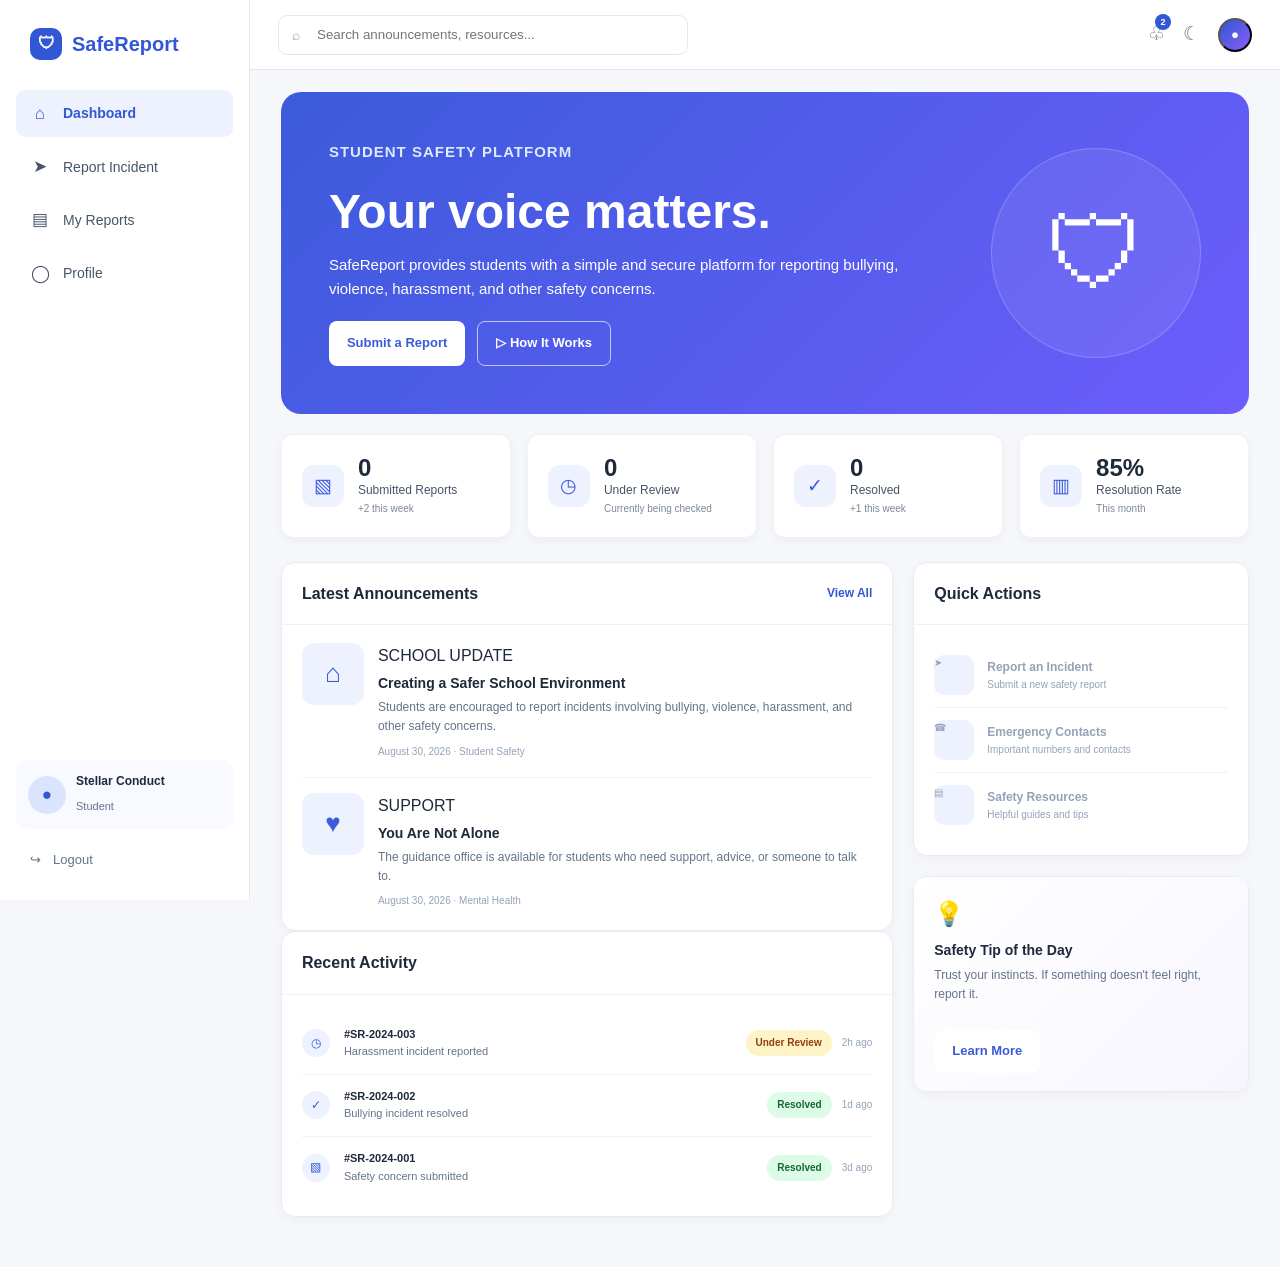
==== index.html @ 0ea5a317 "Profile Configuration" ====
<!DOCTYPE html>
<html lang="en">
<head>
    <meta charset="UTF-8">
    <meta name="viewport" content="width=device-width, initial-scale=1.0">
    <title>SafeReport | Dashboard</title>
    <link rel="stylesheet" href="css/home.css">
    <link rel="stylesheet" href="css/profileF.css">
</head>
<body>

<!-- The main application container -->
<div class="app">
    <aside class="sidebar">
        <a class="sidebar-brand" href="index.html">
            <span class="shield">🛡</span> SafeReport
        </a>

        <nav>
            <a class="active" href="index.html"><span class="side-icon">⌂</span>Dashboard</a>
            <a href="report.html"><span class="side-icon">➤</span>Report Incident</a>
            <a href="myreports.html"><span class="side-icon">▤</span>My Reports</a>
            <a href="profile.html"><span class="side-icon">◯</span>Profile</a>
        </nav>

        <div class="sidebar-bottom">
            <div class="profile-mini">
                <div class="avatar">●</div>
                <div>
                    <strong>Stellar Conduct</strong>
                    <small>Student</small>
                </div>
            </div>
            <a class="logout" href="login.html"><span>↪</span> Logout</a>
        </div>
    </aside>

    <main>
        <header class="header">
            <div class="search-box">
                <span>⌕</span>
                <input type="search" placeholder="Search announcements, resources...">
            </div>
            <div class="header-actions">
                <span class="header-action">♧<span class="notification-dot">2</span></span>
                <span class="header-action">☾</span>
                <div>
                    <button class="header-avatar" id="profileBtn">●</button>
                    <div class="profile-dropdown" id="profileDropdown">
                        <a href="settings.html" class="settings">Settings</a>
                        <a href="login.html" class="logout" id="logoutBtn">Logout</a>
                    </div>
                </div>
            </div>
        </header>

        <div class="content">
            <section class="hero">
                <div class="hero-text">
                    <p class="small-title">STUDENT SAFETY PLATFORM</p>
                    <h1>Your voice matters.</h1>
                    <p>SafeReport provides students with a simple and secure platform for reporting bullying, violence, harassment, and other safety concerns.</p>
                    <div class="hero-buttons">
                        <a class="primary-button" href="report.html">Submit a Report</a>
                        <a class="secondary-button" href="#how-it-works">▷ How It Works</a>
                    </div>
                </div>
                <div class="hero-icon">🛡</div>
            </section>

            <section class="stats">
                <div class="stat-box">
                    <div class="stat-icon">▧</div>
                    <div><h2>3</h2><p>Submitted Reports</p><small class="positive">+2 this week</small></div>
                </div>
                <div class="stat-box">
                    <div class="stat-icon">◷</div>
                    <div><h2>1</h2><p>Under Review</p><small>Currently being checked</small></div>
                </div>
                <div class="stat-box">
                    <div class="stat-icon">✓</div>
                    <div><h2>2</h2><p>Resolved</p><small class="positive">+1 this week</small></div>
                </div>
                <div class="stat-box">
                    <div class="stat-icon">▥</div>
                    <div><h2>85%</h2><p>Resolution Rate</p><small>This month</small></div>
                </div>
            </section>

            <div class="dashboard-grid">
                <div>
                    <section class="panel section">
                        <div class="panel-heading">
                            <h2>Latest Announcements</h2>
                            <a href="#">View All</a>
                        </div>
                        <div class="panel-body">
                            <article class="announcement">
                                <div class="announcement-icon">⌂</div>
                                <div>
                                    <span class="tag">SCHOOL UPDATE</span>
                                    <h3>Creating a Safer School Environment</h3>
                                    <p>Students are encouraged to report incidents involving bullying, violence, harassment, and other safety concerns.</p>
                                    <small>August 30, 2026 · Student Safety</small>
                                </div>
                            </article>
                            <article class="announcement">
                                <div class="announcement-icon">♥</div>
                                <div>
                                    <span class="tag">SUPPORT</span>
                                    <h3>You Are Not Alone</h3>
                                    <p>The guidance office is available for students who need support, advice, or someone to talk to.</p>
                                    <small>August 30, 2026 · Mental Health</small>
                                </div>
                            </article>
                        </div>
                    </section>

                    <section class="panel section">
                        <div class="panel-heading"><h2>Recent Activity</h2></div>
                        <div class="panel-body activity-list">
                            <article class="activity">
                                <div class="activity-icon">◷</div>
                                <div><strong>#SR-2024-003</strong><p>Harassment incident reported</p></div>
                                <span class="status reviewing">Under Review</span>
                                <time>2h ago</time>
                            </article>
                            <article class="activity">
                                <div class="activity-icon">✓</div>
                                <div><strong>#SR-2024-002</strong><p>Bullying incident resolved</p></div>
                                <span class="status resolved">Resolved</span>
                                <time>1d ago</time>
                            </article>
                            <article class="activity">
                                <div class="activity-icon">▧</div>
                                <div><strong>#SR-2024-001</strong><p>Safety concern submitted</p></div>
                                <span class="status resolved">Resolved</span>
                                <time>3d ago</time>
                            </article>
                        </div>
                    </section>
                </div>

                <div>
                    <section class="panel section">
                        <div class="panel-heading"><h2>Quick Actions</h2></div>
                        <div class="panel-body">
                            <a class="quick-action" href="report.html">
                                <span class="quick-icon">➤</span>
                                <span><strong>Report an Incident</strong><span>Submit a new safety report</span></span>
                            </a>
                            <a class="quick-action" href="#">
                                <span class="quick-icon">☎</span>
                                <span><strong>Emergency Contacts</strong><span>Important numbers and contacts</span></span>
                            </a>
                            <a class="quick-action" href="#">
                                <span class="quick-icon">▤</span>
                                <span><strong>Safety Resources</strong><span>Helpful guides and tips</span></span>
                            </a>
                        </div>
                    </section>

                    <section class="panel tip">
                        <div class="panel-body">
                            <span class="tip-icon">💡</span>
                            <h3>Safety Tip of the Day</h3>
                            <p>Trust your instincts. If something doesn't feel right, report it.</p>
                            <br>
                            <a class="primary-button blue-button" href="#">Learn More</a>
                        </div>
                    </section>
                </div>
            </div>
        </div>
    </main>
</div>
<script src="JS/main.js"></script>
<script src="JS/SHARED/storage.js"></script>
<script src="JS/SHARED/validation.js"></script>
<script src="JS/SHARED/toast.js"></script>
<script src="JS/SHARED/navbar.js"></script>
<script src="JS/SHARED/modal.js"></script>
<script src="JS/Arcays_Part/dashboard.js"></script>
<script src="JS/Arcays_Part/announcements.js"></script>
<script src="JS/Arcays_Part/profile_feature.js"></script>
</body>
</html>
---- css/home.css ----
/* =========================
   RESET
========================= */

* {
    margin: 0;
    padding: 0;
    box-sizing: border-box;
}

html {
    scroll-behavior: smooth;
    scroll-padding-top: 90px;
}

body {  
    font-family: Arial, sans-serif;
    background-color: #f5f7fb;
    color: #1e293b;
    line-height: 1.6;
    overflow-x: hidden;
}

/* =========================
   ANIMATIONS — KEPT FROM BASEPLATE
========================= */

@keyframes pageFade {
    from { opacity: 0; }
    to { opacity: 1; }
}

@keyframes fadeUp {
    from {
        opacity: 0;
        transform: translateY(25px);
    }
    to {
        opacity: 1;
        transform: translateY(0);
    }
}

@keyframes fadeDown {
    from {
        opacity: 0;
        transform: translateY(-15px);
    }
    to {
        opacity: 1;
        transform: translateY(0);
    }
}

@keyframes slideRight {
    from {
        opacity: 0;
        transform: translateX(-30px);
    }
    to {
        opacity: 1;
        transform: translateX(0);
    }
}

@keyframes float {
    0%, 100% { transform: translateY(0); }
    50% { transform: translateY(-12px); }
}

@keyframes pulse {
    0%, 100% { transform: scale(1); }
    50% { transform: scale(1.05); }
}

body {
    animation: pageFade 0.5s ease;
}

/* =========================
   APP / SIDEBAR
========================= */

.app {
    min-height: 100vh;
    display: flex;
}

.sidebar {
    position: fixed;
    left: 0;
    top: 0;
    width: 250px;
    height: 100vh;
    padding: 28px 16px 18px;
    background: #ffffff;
    border-right: 1px solid #e5e7eb;
    display: flex;
    flex-direction: column;
    z-index: 1000;
    animation: slideRight 0.8s ease;
}

.sidebar-brand {
    display: flex;
    align-items: center;
    gap: 10px;
    padding: 0 14px 30px;
    color: #3157d5;
    text-decoration: none;
    font-size: 20px;
    font-weight: 700;
}

.sidebar-brand .shield {
    width: 32px;
    height: 32px;
    border-radius: 10px;
    display: grid;
    place-items: center;
    background: #3157d5;
    color: #fff;
    font-size: 17px;
}

.sidebar nav {
    display: flex;
    flex-direction: column;
    gap: 6px;
}

.sidebar nav a {
    display: flex;
    align-items: center;
    gap: 13px;
    min-height: 46px;
    padding: 10px 14px;
    border-radius: 9px;
    color: #475569;
    text-decoration: none;
    font-size: 14px;
    transition: color 0.3s ease, background-color 0.3s ease,
                transform 0.3s ease;
}

.sidebar nav a:hover {
    color: #3157d5;
    background: #eef2ff;
    transform: translateX(3px);
}

.sidebar nav a.active {
    color: #3157d5;
    background: #eef2ff;
    font-weight: 700;
}

.side-icon {
    width: 20px;
    text-align: center;
    font-size: 17px;
}

.sidebar-bottom {
    margin-top: auto;
}

.profile-mini {
    display: flex;
    align-items: center;
    gap: 10px;
    padding: 12px;
    border-radius: 10px;
    background: #f8faff;
    margin-bottom: 10px;
}

.avatar {
    width: 38px;
    height: 38px;
    flex: 0 0 38px;
    border-radius: 50%;
    display: grid;
    place-items: center;
    background: #dbe4ff;
    color: #3157d5;
    font-size: 17px;
}

.profile-mini strong {
    display: block;
    font-size: 12px;
    white-space: nowrap;
    overflow: hidden;
    text-overflow: ellipsis;
}

.profile-mini small {
    color: #64748b;
    font-size: 11px;
}

.logout {
    display: flex;
    align-items: center;
    gap: 12px;
    padding: 11px 14px;
    color: #64748b;
    text-decoration: none;
    border-radius: 9px;
    font-size: 13px;
    transition: background-color 0.3s ease, color 0.3s ease;
}

.logout:hover {
    color: #3157d5;
    background: #eef2ff;
}

/* =========================
   MAIN CONTENT
========================= */

main {
    width: calc(100% - 250px);
    margin-left: 250px;
    min-width: 0;
}

.content {
    width: min(94%, 1250px);
    margin: 0 auto;
    padding-bottom: 50px;
}

/* =========================
   HEADER / TOPBAR
========================= */

.header {
    width: 100%;
    min-height: 70px;
    background-color: rgba(255, 255, 255, 0.96);
    backdrop-filter: blur(12px);
    -webkit-backdrop-filter: blur(12px);
    display: flex;
    align-items: center;
    justify-content: space-between;
    gap: 20px;
    padding: 12px 28px;
    border-bottom: 1px solid #e5e7eb;
    position: sticky;
    top: 0;
    z-index: 900;
    animation: fadeDown 0.5s ease;
    min-width: 0;
}

.search-box {
    position: relative;
    width: min(410px, 55vw);
}

.search-box span {
    position: absolute;
    left: 14px;
    top: 50%;
    transform: translateY(-50%);
    color: #94a3b8;
    font-size: 14px;
}

.search-box input {
    width: 100%;
    height: 40px;
    border: 1px solid #e5e7eb;
    background: #fff;
    border-radius: 9px;
    padding: 0 15px 0 38px;
    outline: none;
    color: #1e293b;
    transition: border-color 0.3s ease, box-shadow 0.3s ease;
}

.search-box input:focus {
    border-color: #3b5bdb;
    box-shadow: 0 0 0 3px rgba(59, 91, 219, 0.1);
}

.header-actions {
    display: flex;
    align-items: center;
    gap: 18px;
    color: #64748b;
}

.header-action {
    position: relative;
    font-size: 19px;
}

.notification-dot {
    position: absolute;
    right: -6px;
    top: -5px;
    min-width: 16px;
    height: 16px;
    padding: 0 4px;
    border-radius: 20px;
    background: #3157d5;
    color: #fff;
    display: grid;
    place-items: center;
    font-size: 9px;
    font-weight: bold;
}

.header-avatar {
    width: 34px;
    height: 34px;
    border-radius: 50%;
    display: grid;
    place-items: center;
    background: linear-gradient(135deg, #3157d5, #8b5cf6);
    color: white;
}

/* =========================
   HERO
========================= */

.primary-button,
.secondary-button {
    display: inline-flex;
    align-items: center;
    justify-content: center;
    min-height: 42px;
    padding: 11px 18px;
    border-radius: 8px;
    text-decoration: none;
    font-weight: bold;
    font-size: 13px;
    cursor: pointer;
    transition: transform 0.25s ease, box-shadow 0.25s ease,
                background-color 0.25s ease, color 0.25s ease;
}

.primary-button {
    border: none;
    background-color: #ffffff;
    color: #3b5bdb;
}

.primary-button:hover {
    background-color: #e0e7ff;
    transform: translateY(-3px);
    box-shadow: 0 8px 18px rgba(0, 0, 0, 0.12);
}

.primary-button:active {
    transform: scale(0.97);
}

.secondary-button {
    border: 1px solid rgba(255,255,255,.65);
    color: white;
    background: transparent;
}

.secondary-button:hover {
    background: rgba(255,255,255,.12);
    transform: translateY(-3px);
}

/* =========================
   PAGE TITLE
========================= */
.dashboard-grid {
    display: grid;
    grid-template-columns: minmax(0, 1.55fr) minmax(290px, .85fr);
    gap: 20px;
    align-items: start;
}

.section {
    margin-top: 20px;
    animation: fadeUp 0.8s ease;
}

.dashboard-grid .section {
    margin-top: 0;
}

.panel {
    background: #fff;
    border: 1px solid #e8ebf1;
    border-radius: 14px;
    overflow: hidden;
    box-shadow: 0 3px 12px rgba(0,0,0,.035);
}

.panel-heading {
    padding: 18px 20px;
    display: flex;
    justify-content: space-between;
    align-items: center;
    gap: 10px;
    border-bottom: 1px solid #edf0f5;
}

.panel-heading h2 {
    font-size: 16px;
}

.panel-heading a {
    color: #3157d5;
    text-decoration: none;
    font-size: 12px;
    font-weight: 600;
}

.panel-body {
    padding: 18px 20px;
}

/* =========================
   ANNOUNCEMENTS
========================= */

/* =========================
   FOOTER
========================= */

footer {
    margin-top: 40px;
    padding: 25px;
    text-align: center;
    background-color: #1e293b;
    color: white;
    animation: fadeUp 0.8s ease;
}

footer p {
    color: #cbd5e1;
    font-size: 13px;
}

/* =========================
   ACCESSIBILITY
========================= */

@media (prefers-reduced-motion: reduce) {
    *,
    *::before,
    *::after {
        animation-duration: 0.01ms !important;
        animation-iteration-count: 1 !important;
        transition-duration: 0.01ms !important;
        scroll-behavior: auto !important;
    }
}

/* PAGE-SPECIFIC STYLES */
.hero {
    width: 100%;
    background: linear-gradient(135deg, #3b5bdb, #6d5dfc);
    color: white;
    min-height: 280px;
    margin-top: 22px;
    padding: clamp(30px, 5vw, 48px);
    border-radius: 20px;
    display: flex;
    align-items: center;
    justify-content: space-between;
    gap: 30px;
    overflow: hidden;
    animation: fadeUp 0.8s ease;
    transition: transform 0.4s ease, box-shadow 0.4s ease;
}

.hero:hover {
    transform: translateY(-3px);
    box-shadow: 0 15px 35px rgba(59, 91, 219, 0.2);
}

.hero-text {
    max-width: 680px;
    animation: slideRight 0.8s ease;
}

.small-title {
    color: #dbeafe;
    font-size: 12px;
    font-weight: bold;
    letter-spacing: 1px;
    margin-bottom: 8px;
}

.hero h1 {
    font-size: clamp(32px, 4vw, 48px);
    line-height: 1.15;
    margin-bottom: 14px;
}

.hero p {
    font-size: 15px;
    margin-bottom: 20px;
    max-width: 650px;
}

.hero-buttons {
    display: flex;
    gap: 12px;
    flex-wrap: wrap;
}

.hero-icon {
    width: 210px;
    height: 210px;
    flex-shrink: 0;
    border-radius: 50%;
    border: 1px solid rgba(255,255,255,.2);
    display: grid;
    place-items: center;
    font-size: 100px;
    background: rgba(255,255,255,.07);
    animation: float 3s ease-in-out infinite;
}

/* =========================
   BUTTONS
========================= */

.stats {
    display: grid;
    grid-template-columns: repeat(4, 1fr);
    gap: 16px;
    margin: 20px 0 24px;
    animation: fadeUp 0.8s ease;
}

.stat-box {
    background-color: white;
    padding: 20px;
    border-radius: 12px;
    display: flex;
    align-items: center;
    gap: 14px;
    border: 1px solid #edf0f5;
    box-shadow: 0 3px 10px rgba(0, 0, 0, 0.04);
    transition: transform 0.3s ease, box-shadow 0.3s ease;
}

.stat-box:hover {
    transform: translateY(-6px);
    box-shadow: 0 10px 25px rgba(0, 0, 0, 0.1);
}

.stat-icon {
    width: 42px;
    height: 42px;
    flex: 0 0 42px;
    border-radius: 12px;
    display: grid;
    place-items: center;
    background: #eef2ff;
    color: #3b5bdb;
    font-size: 19px;
    transition: transform 0.3s ease;
}

.stat-box:hover .stat-icon {
    transform: scale(1.15) rotate(5deg);
}

.stat-box h2,
.stat-box h3 {
    font-size: 24px;
    line-height: 1.1;
}

.stat-box p {
    color: #475569;
    font-size: 12px;
}

.stat-box small {
    display: block;
    color: #7c8798;
    font-size: 10px;
}

.announcement {
    display: flex;
    gap: 14px;
    padding: 15px 0;
    border-bottom: 1px solid #f0f2f6;
    transition: transform 0.25s ease;
}

.announcement:last-child {
    border-bottom: none;
    padding-bottom: 0;
}

.announcement:first-child {
    padding-top: 0;
}

.announcement:hover {
    transform: translateX(4px);
}

.announcement-icon {
    width: 62px;
    height: 62px;
    flex: 0 0 62px;
    border-radius: 12px;
    display: grid;
    place-items: center;
    background: #eef2ff;
    color: #3b5bdb;
    font-size: 26px;
}

.announcement h3 {
    font-size: 14px;
    margin: 3px 0 4px;
}

.announcement p {
    color: #64748b;
    font-size: 12px;
}

.announcement small {
    color: #94a3b8;
    font-size: 10px;
}

/* =========================
   QUICK ACTIONS / TIP
========================= */

.quick-action {
    display: flex;
    align-items: center;
    gap: 13px;
    padding: 12px 0;
    text-decoration: none;
    color: #1e293b;
    border-bottom: 1px solid #f0f2f6;
    transition: transform 0.25s ease;
}

.quick-action:last-child {
    border-bottom: none;
}

.quick-action:hover {
    transform: translateX(4px);
}

.quick-icon {
    width: 40px;
    height: 40px;
    border-radius: 10px;
    display: grid;
    place-items: center;
    background: #eef2ff;
    color: #3157d5;
}

.quick-action strong {
    display: block;
    font-size: 12px;
}

.quick-action span {
    display: block;
    color: #94a3b8;
    font-size: 10px;
}

.tip {
    margin-top: 20px;
}

.tip .panel-body {
    background: linear-gradient(135deg, #fff, #f7f5ff);
}

.tip-icon {
    font-size: 24px;
    animation: pulse 2s ease-in-out infinite;
}

.tip h3 {
    margin: 5px 0;
    font-size: 14px;
}

.tip p {
    color: #64748b;
    font-size: 12px;
}

/* =========================
   RECENT ACTIVITY
========================= */

.activity-list {
    display: flex;
    flex-direction: column;
}

.activity {
    display: grid;
    grid-template-columns: 32px 1fr auto auto;
    align-items: center;
    gap: 10px;
    padding: 13px 0;
    border-bottom: 1px solid #f0f2f6;
}

.activity:last-child {
    border-bottom: none;
}

.activity-icon {
    width: 28px;
    height: 28px;
    display: grid;
    place-items: center;
    border-radius: 50%;
    background: #eef2ff;
    color: #3157d5;
    font-size: 12px;
}

.activity strong {
    display: block;
    font-size: 11px;
}

.activity p {
    color: #64748b;
    font-size: 11px;
}

.status {
    padding: 5px 10px;
    border-radius: 20px;
    font-size: 10px;
    font-weight: bold;
    white-space: nowrap;
    transition: transform 0.25s ease;
}

.status:hover {
    transform: scale(1.05);
}

.reviewing {
    background-color: #fef3c7;
    color: #92400e;
}

.resolved {
    background-color: #dcfce7;
    color: #166534;
}

.received {
    background-color: #dbeafe;
    color: #1d4ed8;
}

.activity time {
    color: #94a3b8;
    font-size: 10px;
}

/* =========================
   GENERAL CARDS
/* =========================
   TABLET
========================= */

@media (max-width: 1050px) {
    .stats {
        grid-template-columns: repeat(2, 1fr);
    }

    .dashboard-grid {
        grid-template-columns: 1fr;
    }

    .profile-layout {
        grid-template-columns: 1fr;
    }
}

/* =========================
   MOBILE
========================= */

@media (max-width: 700px) {
    .app {
        display: block;
    }

    .sidebar {
        position: relative;
        width: 100%;
        height: auto;
        min-height: 0;
        padding: 16px;
        border-right: none;
        border-bottom: 1px solid #e5e7eb;
    }

    .sidebar-brand {
        padding: 0 5px 15px;
    }

    .sidebar nav {
        display: grid;
        grid-template-columns: repeat(2, 1fr);
    }

    .sidebar-bottom {
        display: none;
    }

    main {
        width: 100%;
        margin-left: 0;
    }

    .content {
        width: min(94%, 600px);
    }

    .header {
        min-height: 62px;
        padding: 10px 15px;
    }

    .search-box {
        width: auto;
        flex: 1 1 auto;
        min-width: 0;
    }

    .header-actions {
        gap: 10px;
        flex-shrink: 0;
    }

    .hero {
        min-height: auto;
        padding: 30px;
        flex-direction: column;
        align-items: flex-start;
    }

    .hero-icon {
        display: none;
    }

    .stats {
        grid-template-columns: 1fr;
    }

    .dashboard-grid {
        grid-template-columns: 1fr;
    }

    .activity {
        grid-template-columns: 30px 1fr;
    }

    .activity .status,
    .activity time {
        grid-column: 2;
        justify-self: start;
    }

    .activity > div:nth-child(2) {
        min-width: 0;
    }

    .filters {
        grid-template-columns: 1fr;
    }

    .report-layout {
        grid-template-columns: 1fr;
    }

    .profile-form,
    .security-grid {
        grid-template-columns: 1fr;
    }

    .profile-form h2,
    .profile-form .full,
    .profile-form button {
        grid-column: 1;
    }

    .login-shell {
        grid-template-columns: 1fr;
    }

    .login-brand {
        padding: 30px;
    }

    .login-brand-icon {
        display: none;
    }

    .login-content {
        padding: 30px;
    }
}

@media (max-width: 400px) {
    .hero {
        border-radius: 14px;
        padding: 25px 20px;
    }

    .primary-button,
    .secondary-button {
        width: 100%;
    }

    .stat-box {
        padding: 16px;
    }

    .report-info,
    .report-form {
        padding: 22px;
    }

    .card {
        padding: 20px;
    }
}

body,
.sidebar,
.header,
.section,
.hero,
.hero-text,
footer {
    animation: none;
}

.sidebar nav a {
    transition: color 0.2s ease, background-color 0.2s ease;
}

.sidebar nav a:hover {
    transform: none;
}

@keyframes contentEnter {
    from {
        opacity: 0;
        transform: translateY(4px);
    }
    to {
        opacity: 1;
        transform: translateY(0);
    }
}

.content {
    animation: contentEnter 0.3s ease-out both;
}
---- css/profileF.css ----
.header-avatar {
    position: relative;
    display: inline-block;
}

.profile-btn {
    background: none;
    border: none;
    cursor: pointer;
}

.profile-dropdown {
    display: none;
    position: absolute;
    right: 0;
    top: 100%;
    min-width: 160px;
    background: white;
    border: 1px solid #ddd;
    border-radius: 8px;
    padding: 8px;
}

.profile-dropdown.show {
    display: block;
}

.profile-dropdown a,
.profile-dropdown button {
    display: block;
    width: 100%;
    padding: 10px;
    text-align: left;
    background: none;
    border: none;
    text-decoration: none;
    cursor: pointer;
}

.settings {
    display: flex;
    align-items: center;
    gap: 12px;
    padding: 11px 14px;
    color: #64748b;
    text-decoration: none;
    border-radius: 9px;
    font-size: 13px;
    transition: background-color 0.3s ease, color 0.3s ease;
}

.settings:hover {
    color: #3157d5;
    background: #eef2ff;
}
.logout {
    display: flex;
    align-items: center;
    gap: 12px;
    padding: 11px 14px;
    color: #64748b;
    text-decoration: none;
    border-radius: 9px;
    font-size: 13px;
    transition: background-color 0.3s ease, color 0.3s ease;
}

.logout:hover {
    color: #3157d5;
    background: #eef2ff;
}
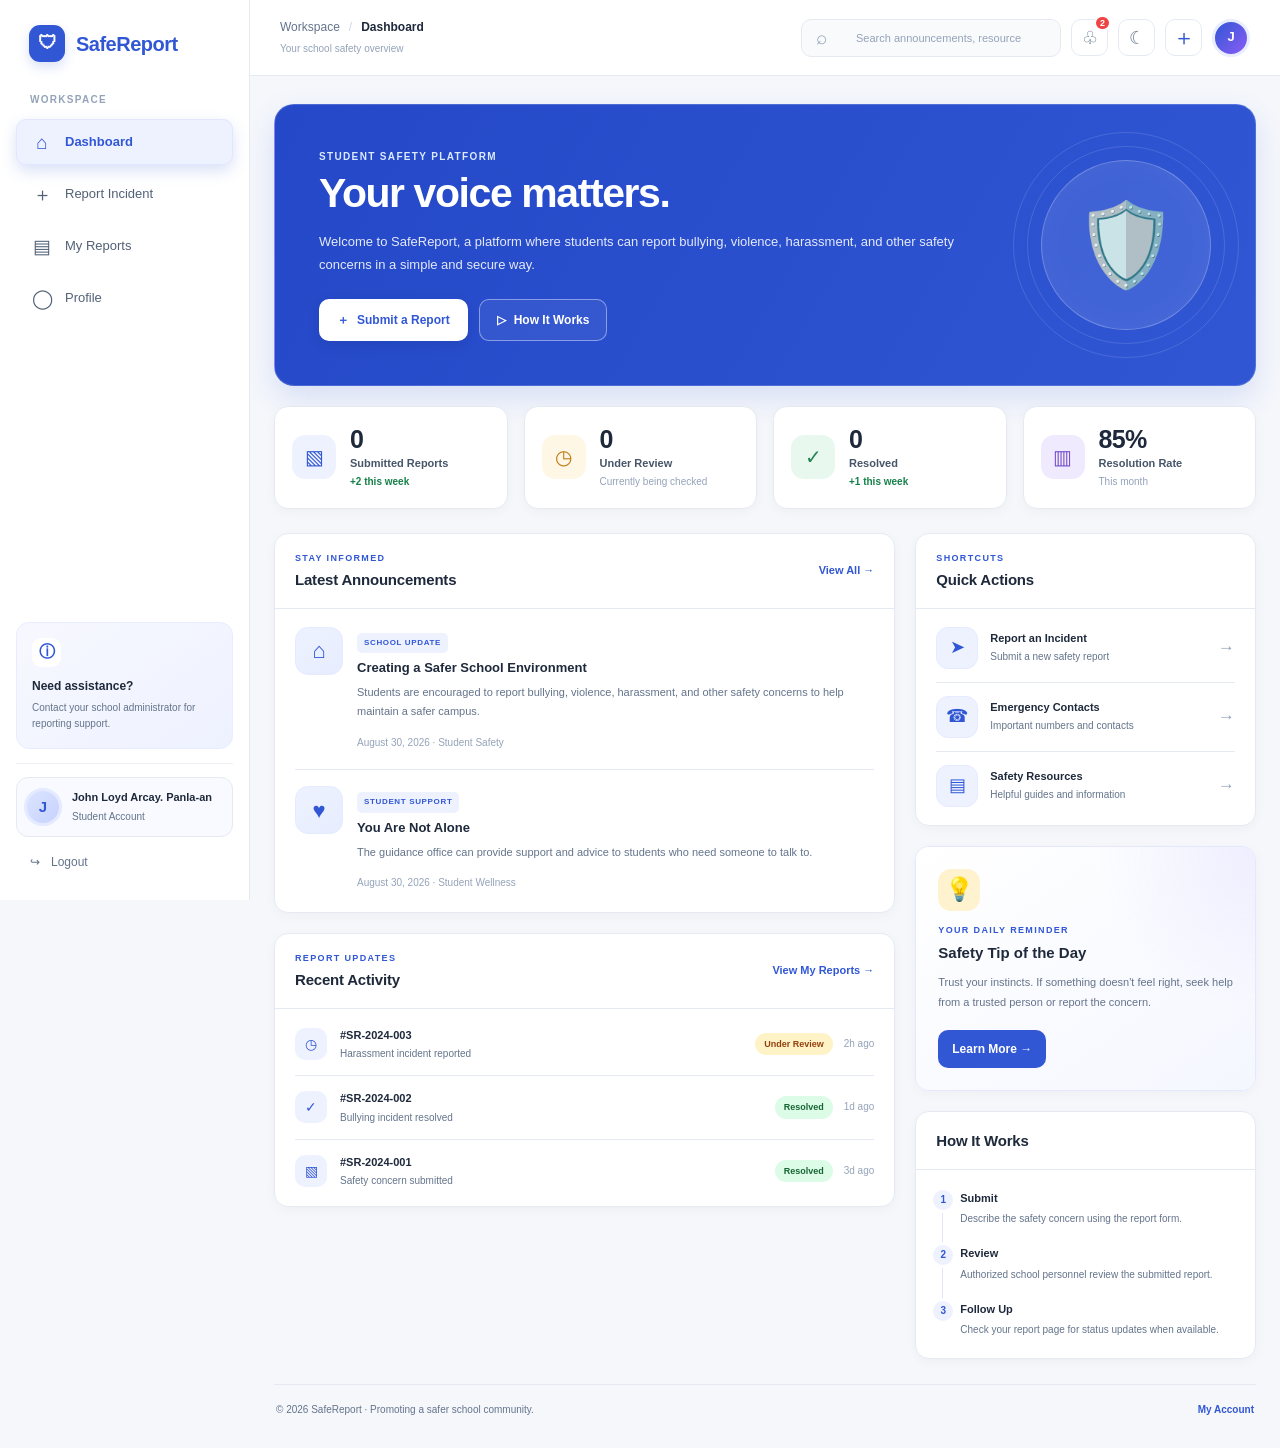
==== commit fc045725: "Arcay Layouts Commit" ====
--- a/index.html
+++ b/index.html
@@ -3,185 +3,502 @@
 <head>
     <meta charset="UTF-8">
     <meta name="viewport" content="width=device-width, initial-scale=1.0">
+    <meta name="theme-color" content="#3157d5">
     <title>SafeReport | Dashboard</title>
+
     <link rel="stylesheet" href="css/home.css">
     <link rel="stylesheet" href="css/profileF.css">
+    <link rel="stylesheet" href="css/settingsOL.css">
+    <link rel="stylesheet" href="css/myreports-shell.css">
 </head>
+
 <body>
-
-<!-- The main application container -->
 <div class="app">
+
+    <!-- SIDEBAR -->
     <aside class="sidebar">
-        <a class="sidebar-brand" href="index.html">
-            <span class="shield">🛡</span> SafeReport
+    <a class="sidebar-brand" href="index.html" aria-label="SafeReport home">
+        <span class="shield" aria-hidden="true">🛡</span>
+        <span>SafeReport</span>
+    </a>
+
+    <div class="sidebar-label">WORKSPACE</div>
+    <nav aria-label="Main navigation">
+        <a class="active" href="index.html" aria-current="page">
+            <span class="side-icon" aria-hidden="true">⌂</span><span>Dashboard</span>
         </a>
-
-        <nav>
-            <a class="active" href="index.html"><span class="side-icon">⌂</span>Dashboard</a>
-            <a href="report.html"><span class="side-icon">➤</span>Report Incident</a>
-            <a href="myreports.html"><span class="side-icon">▤</span>My Reports</a>
-            <a href="profile.html"><span class="side-icon">◯</span>Profile</a>
-        </nav>
-
-        <div class="sidebar-bottom">
-            <div class="profile-mini">
-                <div class="avatar">●</div>
-                <div>
-                    <strong>Stellar Conduct</strong>
-                    <small>Student</small>
-                </div>
-            </div>
-            <a class="logout" href="login.html"><span>↪</span> Logout</a>
+        <a  href="report.html" >
+            <span class="side-icon" aria-hidden="true">＋</span><span>Report Incident</span>
+        </a>
+        <a  href="myreports.html" >
+            <span class="side-icon" aria-hidden="true">▤</span><span>My Reports</span>
+        </a>
+        <a  href="profile.html" >
+            <span class="side-icon" aria-hidden="true">◯</span><span>Profile</span>
+        </a>
+    </nav>
+
+    <div class="sidebar-help">
+        <div class="help-icon" aria-hidden="true">ⓘ</div>
+        <strong>Need assistance?</strong>
+        <p>Contact your school administrator for reporting support.</p>
+    </div>
+
+    <div class="sidebar-bottom">
+        <div class="profile-mini">
+            <div class="avatar" aria-hidden="true">J</div>
+            <div class="profile-details"><strong>John Loyd Arcay. Panla-an</strong><small>Student Account</small></div>
         </div>
-    </aside>
-
+        <a class="logout" href="login.html"><span aria-hidden="true">↪</span><span>Logout</span></a>
+    </div>
+</aside>
+
+    <!-- MAIN CONTENT -->
     <main>
+        <!-- TOP HEADER -->
         <header class="header">
-            <div class="search-box">
-                <span>⌕</span>
-                <input type="search" placeholder="Search announcements, resources...">
-            </div>
-            <div class="header-actions">
-                <span class="header-action">♧<span class="notification-dot">2</span></span>
-                <span class="header-action">☾</span>
-                <div>
-                    <button class="header-avatar" id="profileBtn">●</button>
-                    <div class="profile-dropdown" id="profileDropdown">
-                        <a href="settings.html" class="settings">Settings</a>
-                        <a href="login.html" class="logout" id="logoutBtn">Logout</a>
+    <div class="header-left">
+        <div class="breadcrumb"><span>Workspace</span><span class="breadcrumb-separator">/</span><strong>Dashboard</strong></div>
+        <p class="header-subtitle">Your school safety overview</p>
+    </div>
+    <div class="header-actions">
+        <div class="search-box"><span aria-hidden="true">⌕</span><input type="search" id="dashboardSearch" placeholder="Search announcements, resources..." aria-label="Search announcements and resources"></div>
+        <button type="button" class="header-action" id="notificationBtn" aria-label="Notifications, 2 unread">♧<span class="notification-dot">2</span></button>
+        <button type="button" class="header-action" id="themeToggle" aria-label="Toggle dark mode" title="Toggle dark mode">☾</button>
+        <a class="header-help" href="report.html" aria-label="Create a new report" title="Create a new report">＋</a>
+        <div class="profile-menu-wrap">
+            <button type="button" class="header-avatar" id="profileBtn" aria-label="Open profile menu" aria-expanded="false" aria-controls="profileDropdown">J</button>
+            <div class="profile-dropdown" id="profileDropdown" hidden><a href="profile.html">My Profile</a><a href="#" class="settings" id="openSettingsBtn">Settings</a><a href="login.html" class="logout" id="logoutBtn">Logout</a></div>
+        </div>
+    </div>
+</header>
+
+        <!-- DASHBOARD CONTENT -->
+        <div class="content">
+
+            <!-- WELCOME SECTION -->
+            <section class="hero" aria-labelledby="dashboardTitle">
+                <div class="hero-text">
+                    <p class="small-title">STUDENT SAFETY PLATFORM</p>
+                    <h1 id="dashboardTitle">Your voice matters.</h1>
+
+                    <p>
+                        Welcome to SafeReport, a platform where students
+                        can report bullying, violence, harassment, and
+                        other safety concerns in a simple and secure way.
+                    </p>
+
+                    <div class="hero-buttons">
+                        <a class="primary-button" href="report.html">
+                            <span aria-hidden="true">＋</span>
+                            Submit a Report
+                        </a>
+
+                        <a class="secondary-button" href="#how-it-works">
+                            <span aria-hidden="true">▷</span>
+                            How It Works
+                        </a>
                     </div>
                 </div>
-            </div>
-        </header>
-
-        <div class="content">
-            <section class="hero">
-                <div class="hero-text">
-                    <p class="small-title">STUDENT SAFETY PLATFORM</p>
-                    <h1>Your voice matters.</h1>
-                    <p>SafeReport provides students with a simple and secure platform for reporting bullying, violence, harassment, and other safety concerns.</p>
-                    <div class="hero-buttons">
-                        <a class="primary-button" href="report.html">Submit a Report</a>
-                        <a class="secondary-button" href="#how-it-works">▷ How It Works</a>
+
+                <div class="hero-icon" aria-hidden="true">🛡️</div>
+            </section>
+
+            <!-- STATISTICS -->
+            <section class="stats" aria-label="Report statistics">
+                <article class="stat-box">
+                    <div class="stat-icon" aria-hidden="true">▧</div>
+                    <div>
+                        <h2>3</h2>
+                        <p>Submitted Reports</p>
+                        <small class="positive">+2 this week</small>
                     </div>
-                </div>
-                <div class="hero-icon">🛡</div>
+                </article>
+
+                <article class="stat-box">
+                    <div class="stat-icon" aria-hidden="true">◷</div>
+                    <div>
+                        <h2>1</h2>
+                        <p>Under Review</p>
+                        <small>Currently being checked</small>
+                    </div>
+                </article>
+
+                <article class="stat-box">
+                    <div class="stat-icon" aria-hidden="true">✓</div>
+                    <div>
+                        <h2>2</h2>
+                        <p>Resolved</p>
+                        <small class="positive">+1 this week</small>
+                    </div>
+                </article>
+
+                <article class="stat-box">
+                    <div class="stat-icon" aria-hidden="true">▥</div>
+                    <div>
+                        <h2>85%</h2>
+                        <p>Resolution Rate</p>
+                        <small>This month</small>
+                    </div>
+                </article>
             </section>
 
-            <section class="stats">
-                <div class="stat-box">
-                    <div class="stat-icon">▧</div>
-                    <div><h2>3</h2><p>Submitted Reports</p><small class="positive">+2 this week</small></div>
-                </div>
-                <div class="stat-box">
-                    <div class="stat-icon">◷</div>
-                    <div><h2>1</h2><p>Under Review</p><small>Currently being checked</small></div>
-                </div>
-                <div class="stat-box">
-                    <div class="stat-icon">✓</div>
-                    <div><h2>2</h2><p>Resolved</p><small class="positive">+1 this week</small></div>
-                </div>
-                <div class="stat-box">
-                    <div class="stat-icon">▥</div>
-                    <div><h2>85%</h2><p>Resolution Rate</p><small>This month</small></div>
-                </div>
-            </section>
-
+            <!-- DASHBOARD GRID -->
             <div class="dashboard-grid">
-                <div>
-                    <section class="panel section">
+                <div class="dashboard-main-column">
+
+                    <!-- ANNOUNCEMENTS -->
+                    <section
+                        class="panel section"
+                        id="announcements"
+                        aria-labelledby="announcementsTitle"
+                    >
                         <div class="panel-heading">
-                            <h2>Latest Announcements</h2>
-                            <a href="#">View All</a>
-                        </div>
+                            <div>
+                                <p class="small-title">STAY INFORMED</p>
+                                <h2 id="announcementsTitle">Latest Announcements</h2>
+                            </div>
+                            <a href="#announcements">View All →</a>
+                        </div>
+
                         <div class="panel-body">
                             <article class="announcement">
-                                <div class="announcement-icon">⌂</div>
+                                <div class="announcement-icon" aria-hidden="true">⌂</div>
                                 <div>
                                     <span class="tag">SCHOOL UPDATE</span>
                                     <h3>Creating a Safer School Environment</h3>
-                                    <p>Students are encouraged to report incidents involving bullying, violence, harassment, and other safety concerns.</p>
+                                    <p>
+                                        Students are encouraged to report
+                                        bullying, violence, harassment, and
+                                        other safety concerns to help
+                                        maintain a safer campus.
+                                    </p>
                                     <small>August 30, 2026 · Student Safety</small>
                                 </div>
                             </article>
+
                             <article class="announcement">
-                                <div class="announcement-icon">♥</div>
+                                <div class="announcement-icon" aria-hidden="true">♥</div>
                                 <div>
-                                    <span class="tag">SUPPORT</span>
+                                    <span class="tag">STUDENT SUPPORT</span>
                                     <h3>You Are Not Alone</h3>
-                                    <p>The guidance office is available for students who need support, advice, or someone to talk to.</p>
-                                    <small>August 30, 2026 · Mental Health</small>
+                                    <p>
+                                        The guidance office can provide
+                                        support and advice to students who
+                                        need someone to talk to.
+                                    </p>
+                                    <small>August 30, 2026 · Student Wellness</small>
                                 </div>
                             </article>
                         </div>
                     </section>
 
-                    <section class="panel section">
-                        <div class="panel-heading"><h2>Recent Activity</h2></div>
+                    <!-- RECENT ACTIVITY -->
+                    <section
+                        class="panel section"
+                        id="recentActivity"
+                        aria-labelledby="activityTitle"
+                    >
+                        <div class="panel-heading">
+                            <div>
+                                <p class="small-title">REPORT UPDATES</p>
+                                <h2 id="activityTitle">Recent Activity</h2>
+                            </div>
+                            <a href="myreports.html">View My Reports →</a>
+                        </div>
+
                         <div class="panel-body activity-list">
                             <article class="activity">
-                                <div class="activity-icon">◷</div>
-                                <div><strong>#SR-2024-003</strong><p>Harassment incident reported</p></div>
+                                <div class="activity-icon" aria-hidden="true">◷</div>
+                                <div class="activity-details">
+                                    <strong>#SR-2024-003</strong>
+                                    <p>Harassment incident reported</p>
+                                </div>
                                 <span class="status reviewing">Under Review</span>
-                                <time>2h ago</time>
+                                <time datetime="PT2H">2h ago</time>
                             </article>
+
                             <article class="activity">
-                                <div class="activity-icon">✓</div>
-                                <div><strong>#SR-2024-002</strong><p>Bullying incident resolved</p></div>
+                                <div class="activity-icon" aria-hidden="true">✓</div>
+                                <div class="activity-details">
+                                    <strong>#SR-2024-002</strong>
+                                    <p>Bullying incident resolved</p>
+                                </div>
                                 <span class="status resolved">Resolved</span>
-                                <time>1d ago</time>
+                                <time datetime="P1D">1d ago</time>
                             </article>
+
                             <article class="activity">
-                                <div class="activity-icon">▧</div>
-                                <div><strong>#SR-2024-001</strong><p>Safety concern submitted</p></div>
+                                <div class="activity-icon" aria-hidden="true">▧</div>
+                                <div class="activity-details">
+                                    <strong>#SR-2024-001</strong>
+                                    <p>Safety concern submitted</p>
+                                </div>
                                 <span class="status resolved">Resolved</span>
-                                <time>3d ago</time>
+                                <time datetime="P3D">3d ago</time>
                             </article>
                         </div>
                     </section>
                 </div>
 
-                <div>
-                    <section class="panel section">
-                        <div class="panel-heading"><h2>Quick Actions</h2></div>
+                <!-- RIGHT COLUMN -->
+                <div class="dashboard-side-column">
+
+                    <!-- QUICK ACTIONS -->
+                    <section class="panel section" aria-labelledby="quickActionsTitle">
+                        <div class="panel-heading">
+                            <div>
+                                <p class="small-title">SHORTCUTS</p>
+                                <h2 id="quickActionsTitle">Quick Actions</h2>
+                            </div>
+                        </div>
+
                         <div class="panel-body">
                             <a class="quick-action" href="report.html">
-                                <span class="quick-icon">➤</span>
-                                <span><strong>Report an Incident</strong><span>Submit a new safety report</span></span>
+                                <span class="quick-icon" aria-hidden="true">➤</span>
+                                <span>
+                                    <strong>Report an Incident</strong>
+                                    <span>Submit a new safety report</span>
+                                </span>
+                                <span class="quick-arrow" aria-hidden="true">→</span>
                             </a>
-                            <a class="quick-action" href="#">
-                                <span class="quick-icon">☎</span>
-                                <span><strong>Emergency Contacts</strong><span>Important numbers and contacts</span></span>
+
+                            <a class="quick-action" href="#emergencyContacts">
+                                <span class="quick-icon" aria-hidden="true">☎</span>
+                                <span>
+                                    <strong>Emergency Contacts</strong>
+                                    <span>Important numbers and contacts</span>
+                                </span>
+                                <span class="quick-arrow" aria-hidden="true">→</span>
                             </a>
-                            <a class="quick-action" href="#">
-                                <span class="quick-icon">▤</span>
-                                <span><strong>Safety Resources</strong><span>Helpful guides and tips</span></span>
+
+                            <a class="quick-action" href="#safetyResources">
+                                <span class="quick-icon" aria-hidden="true">▤</span>
+                                <span>
+                                    <strong>Safety Resources</strong>
+                                    <span>Helpful guides and information</span>
+                                </span>
+                                <span class="quick-arrow" aria-hidden="true">→</span>
                             </a>
                         </div>
                     </section>
 
-                    <section class="panel tip">
+                    <!-- SAFETY TIP -->
+                    <section class="panel tip" aria-labelledby="tipTitle">
                         <div class="panel-body">
-                            <span class="tip-icon">💡</span>
-                            <h3>Safety Tip of the Day</h3>
-                            <p>Trust your instincts. If something doesn't feel right, report it.</p>
-                            <br>
-                            <a class="primary-button blue-button" href="#">Learn More</a>
+                            <span class="tip-icon" aria-hidden="true">💡</span>
+                            <p class="small-title">YOUR DAILY REMINDER</p>
+                            <h3 id="tipTitle">Safety Tip of the Day</h3>
+                            <p>
+                                Trust your instincts. If something doesn't
+                                feel right, seek help from a trusted person
+                                or report the concern.
+                            </p>
+                            <a class="primary-button blue-button" href="#how-it-works">
+                                Learn More →
+                            </a>
+                        </div>
+                    </section>
+
+                    <!-- HOW IT WORKS -->
+                    <section
+                        class="panel section"
+                        id="how-it-works"
+                        aria-labelledby="howItWorksTitle"
+                    >
+                        <div class="panel-heading">
+                            <h2 id="howItWorksTitle">How It Works</h2>
+                        </div>
+
+                        <div class="panel-body">
+                            <ol class="how-it-works-list">
+                                <li>
+                                    <strong>Submit</strong>
+                                    <p>Describe the safety concern using the report form.</p>
+                                </li>
+                                <li>
+                                    <strong>Review</strong>
+                                    <p>Authorized school personnel review the submitted report.</p>
+                                </li>
+                                <li>
+                                    <strong>Follow Up</strong>
+                                    <p>Check your report page for status updates when available.</p>
+                                </li>
+                            </ol>
                         </div>
                     </section>
                 </div>
             </div>
+
+            <!-- FOOTER -->
+            <footer class="dashboard-footer">
+                <p>© 2026 SafeReport · Promoting a safer school community.</p>
+                <a href="profile.html">My Account</a>
+            </footer>
         </div>
     </main>
 </div>
+
+<!-- SETTINGS OVERLAY -->
+<div
+    class="settings-overlay"
+    id="settingsOverlay"
+    hidden
+    aria-hidden="true"
+>
+    <section
+        class="settings-panel"
+        role="dialog"
+        aria-modal="true"
+        aria-labelledby="settingsTitle"
+    >
+        <div class="settings-header">
+            <button
+                type="button"
+                class="settings-back"
+                id="settingsBackBtn"
+                aria-label="Return to profile dropdown"
+            >
+                &#8592;
+                <span>Settings</span>
+            </button>
+        </div>
+        <div class="settings-menu">
+            <button
+                type="button"
+                class="settings-item"
+                data-setting="Privacy Settings"
+            >
+                <span>Privacy Settings</span>
+                <span class="settings-arrow" aria-hidden="true">›</span>
+            </button>
+
+            <button
+                type="button"
+                class="settings-item"
+                data-setting="Notification Settings"
+            >
+                <span>Notification Settings</span>
+                <span class="settings-arrow" aria-hidden="true">›</span>
+            </button>
+
+            <button
+                type="button"
+                class="settings-item"
+                data-setting="Security Settings"
+            >
+                <span>Security Settings</span>
+                <span class="settings-arrow" aria-hidden="true">›</span>
+            </button>
+        </div>
+    </section>
+</div>
+
+<!-- EXISTING JAVASCRIPT FILES -->
+<script src="JS/Tito_Part/storage.js"></script>
+<script src="JS/Tito_Part/validation.js"></script>
+<script src="JS/Tito_Part/toast.js"></script>
+<script src="JS/Tito_Part/navbar.js"></script>
+<script src="JS/Tito_Part/modal.js"></script>
 <script src="JS/main.js"></script>
-<script src="JS/SHARED/storage.js"></script>
-<script src="JS/SHARED/validation.js"></script>
-<script src="JS/SHARED/toast.js"></script>
-<script src="JS/SHARED/navbar.js"></script>
-<script src="JS/SHARED/modal.js"></script>
 <script src="JS/Arcays_Part/dashboard.js"></script>
 <script src="JS/Arcays_Part/announcements.js"></script>
 <script src="JS/Arcays_Part/profile_feature.js"></script>
+
+<!-- PROFILE DROPDOWN AND SETTINGS BEHAVIOR -->
+<script>
+document.addEventListener("DOMContentLoaded", function () {
+    const profileBtn = document.getElementById("profileBtn");
+    const profileDropdown = document.getElementById("profileDropdown");
+    const settingsBtn = document.getElementById("openSettingsBtn");
+    const settingsPanel = document.getElementById("settingsOverlay");
+    const backBtn = document.getElementById("settingsBackBtn");
+
+    // Open and close the profile dropdown
+    profileBtn?.addEventListener("click", function (event) {
+        event.preventDefault();
+        event.stopPropagation();
+
+        if (profileDropdown) {
+            profileDropdown.hidden = !profileDropdown.hidden;
+            profileBtn.setAttribute(
+                "aria-expanded",
+                String(!profileDropdown.hidden)
+            );
+        }
+    });
+
+    // Open Settings from the profile dropdown
+    settingsBtn?.addEventListener("click", function (event) {
+        event.preventDefault();
+        event.stopPropagation();
+
+        if (profileDropdown) {
+            profileDropdown.hidden = true;
+        }
+
+        if (settingsPanel) {
+            settingsPanel.hidden = false;
+            settingsPanel.setAttribute("aria-hidden", "false");
+        }
+    });
+
+    // Return from Settings
+    backBtn?.addEventListener("click", function (event) {
+    event.preventDefault();
+        event.stopPropagation();
+
+        // Hide Settings
+        if (settingsPanel) {
+            settingsPanel.hidden = true;
+            settingsPanel.setAttribute("aria-hidden", "true");
+        }
+
+        // Reopen the profile dropdown
+        if (profileDropdown) {
+            profileDropdown.hidden = false;
+            profileBtn?.setAttribute("aria-expanded", "true");
+        }
+    });
+
+    // Close dropdown or Settings when clicking outside
+    document.addEventListener("click", function (event) {
+        if (
+            profileDropdown &&
+            profileBtn &&
+            !profileDropdown.contains(event.target) &&
+            !profileBtn.contains(event.target)
+        ) {
+            profileDropdown.hidden = true;
+            profileBtn.setAttribute("aria-expanded", "false");
+        }
+
+        if (
+            settingsPanel &&
+            !settingsPanel.hidden &&
+            !settingsPanel.contains(event.target) &&
+            !settingsBtn?.contains(event.target)
+        ) {
+            settingsPanel.hidden = true;
+            settingsPanel.setAttribute("aria-hidden", "true");
+        }
+    });
+
+    // Close with Escape
+    document.addEventListener("keydown", function (event) {
+        if (event.key === "Escape") {
+            if (profileDropdown) profileDropdown.hidden = true;
+
+            if (settingsPanel) {
+                settingsPanel.hidden = true;
+                settingsPanel.setAttribute("aria-hidden", "true");
+            }
+
+            profileBtn?.setAttribute("aria-expanded", "false");
+        }
+    });
+});
+</script>
+
 </body>
-</html>
+</html>
--- a/css/home.css
+++ b/css/home.css
@@ -1,7 +1,39 @@
-/* =========================
-   RESET
-========================= */
-
+/* ==================================================
+   SAFEREPORT — HOME / DASHBOARD STYLES
+================================================== */
+
+/* VARIABLES */
+:root {
+    --primary: #3157d5;
+    --primary-dark: #2446bd;
+    --primary-light: #eef2ff;
+    --primary-soft: #e0e9ff;
+    --accent: #6d5dfc;
+    --page-bg: #f5f7fb;
+    --surface: #ffffff;
+    --surface-soft: #f8faff;
+    --border: #e5eaf2;
+    --text: #1e293b;
+    --text-soft: #475569;
+    --muted: #64748b;
+    --muted-light: #94a3b8;
+    --success-bg: #dcfce7;
+    --success-text: #166534;
+    --warning-bg: #fef3c7;
+    --warning-text: #92400e;
+    --info-bg: #dbeafe;
+    --info-text: #1d4ed8;
+    --shadow-sm: 0 3px 12px rgba(15, 23, 42, 0.035);
+    --shadow-md: 0 12px 28px rgba(30, 41, 59, 0.08);
+    --shadow-lg: 0 18px 40px rgba(30, 41, 59, 0.12);
+    --radius-sm: 9px;
+    --radius-md: 14px;
+    --radius-lg: 20px;
+    --sidebar-width: 250px;
+    --transition: 0.25s ease;
+}
+
+/* RESET & BASE */
 * {
     margin: 0;
     padding: 0;
@@ -13,120 +45,179 @@
     scroll-padding-top: 90px;
 }
 
-body {  
-    font-family: Arial, sans-serif;
-    background-color: #f5f7fb;
-    color: #1e293b;
+body {
+    min-height: 100vh;
+    overflow-x: hidden;
+    background: var(--page-bg);
+    color: var(--text);
+    font-family: Arial, Helvetica, sans-serif;
     line-height: 1.6;
-    overflow-x: hidden;
-}
-
-/* =========================
-   ANIMATIONS — KEPT FROM BASEPLATE
-========================= */
-
-@keyframes pageFade {
-    from { opacity: 0; }
-    to { opacity: 1; }
-}
-
-@keyframes fadeUp {
+    -webkit-font-smoothing: antialiased;
+    transition: background-color var(--transition), color var(--transition);
+}
+
+button,
+input,
+select,
+textarea {
+    font: inherit;
+}
+
+button,
+a {
+    -webkit-tap-highlight-color: transparent;
+}
+
+button {
+    cursor: pointer;
+}
+
+a {
+    color: inherit;
+}
+
+img,
+svg {
+    max-width: 100%;
+}
+
+:focus-visible {
+    outline: 3px solid rgba(49, 87, 213, 0.38);
+    outline-offset: 3px;
+}
+
+::selection {
+    background: var(--primary-soft);
+    color: var(--primary-dark);
+}
+
+/* ANIMATIONS */
+@keyframes tabContentEnter {
     from {
         opacity: 0;
-        transform: translateY(25px);
-    }
+        transform: translateY(8px);
+    }
+
     to {
         opacity: 1;
         transform: translateY(0);
     }
 }
 
-@keyframes fadeDown {
+@keyframes heroGradient {
+    0%,
+    100% {
+        background-position: 0% 50%;
+    }
+
+    50% {
+        background-position: 100% 50%;
+    }
+}
+
+@keyframes shieldFloat {
+    0%,
+    100% {
+        transform: translateY(0);
+    }
+
+    50% {
+        transform: translateY(-7px);
+    }
+}
+
+@keyframes ringPulse {
+    0%,
+    100% {
+        opacity: 0.45;
+        scale: 1;
+    }
+
+    50% {
+        opacity: 0.8;
+        scale: 1.04;
+    }
+}
+
+@keyframes dropdownEnter {
     from {
         opacity: 0;
-        transform: translateY(-15px);
-    }
+        transform: translateY(-6px);
+    }
+
     to {
         opacity: 1;
         transform: translateY(0);
     }
 }
 
-@keyframes slideRight {
+@keyframes overlayEnter {
     from {
         opacity: 0;
-        transform: translateX(-30px);
-    }
+    }
+
     to {
         opacity: 1;
-        transform: translateX(0);
-    }
-}
-
-@keyframes float {
-    0%, 100% { transform: translateY(0); }
-    50% { transform: translateY(-12px); }
-}
-
-@keyframes pulse {
-    0%, 100% { transform: scale(1); }
-    50% { transform: scale(1.05); }
-}
-
-body {
-    animation: pageFade 0.5s ease;
-}
-
-/* =========================
-   APP / SIDEBAR
-========================= */
-
+    }
+}
+
+/* APP LAYOUT */
 .app {
+    display: flex;
     min-height: 100vh;
-    display: flex;
-}
-
+}
+
+/* SIDEBAR */
 .sidebar {
     position: fixed;
-    left: 0;
-    top: 0;
-    width: 250px;
+    inset: 0 auto 0 0;
+    z-index: 1000;
+    display: flex;
+    flex-direction: column;
+    width: var(--sidebar-width);
     height: 100vh;
-    padding: 28px 16px 18px;
-    background: #ffffff;
-    border-right: 1px solid #e5e7eb;
-    display: flex;
-    flex-direction: column;
-    z-index: 1000;
-    animation: slideRight 0.8s ease;
+    padding: 26px 16px 18px;
+    overflow-y: auto;
+    background: var(--surface);
+    border-right: 1px solid var(--border);
+    transition: background-color var(--transition), border-color var(--transition);
 }
 
 .sidebar-brand {
     display: flex;
     align-items: center;
-    gap: 10px;
-    padding: 0 14px 30px;
-    color: #3157d5;
+    gap: 11px;
+    padding: 0 12px 30px;
+    color: var(--primary);
+    font-size: 21px;
+    font-weight: 800;
+    letter-spacing: -0.5px;
     text-decoration: none;
-    font-size: 20px;
-    font-weight: 700;
 }
 
 .sidebar-brand .shield {
-    width: 32px;
-    height: 32px;
-    border-radius: 10px;
     display: grid;
     place-items: center;
-    background: #3157d5;
-    color: #fff;
-    font-size: 17px;
+    flex: 0 0 36px;
+    width: 36px;
+    height: 36px;
+    border-radius: 11px;
+    background: linear-gradient(145deg, var(--primary), var(--accent));
+    color: #ffffff;
+    font-size: 18px;
+    box-shadow: 0 5px 12px rgba(49, 87, 213, 0.2);
+    transition: transform var(--transition), box-shadow var(--transition);
+}
+
+.sidebar-brand:hover .shield {
+    transform: translateY(-2px);
+    box-shadow: 0 8px 16px rgba(49, 87, 213, 0.28);
 }
 
 .sidebar nav {
     display: flex;
     flex-direction: column;
-    gap: 6px;
+    gap: 7px;
 }
 
 .sidebar nav a {
@@ -134,257 +225,735 @@
     align-items: center;
     gap: 13px;
     min-height: 46px;
-    padding: 10px 14px;
-    border-radius: 9px;
-    color: #475569;
+    padding: 11px 14px;
+    border: 1px solid transparent;
+    border-radius: 10px;
+    color: var(--text-soft);
+    font-size: 13px;
+    font-weight: 600;
     text-decoration: none;
-    font-size: 14px;
-    transition: color 0.3s ease, background-color 0.3s ease,
-                transform 0.3s ease;
+    transition: background-color var(--transition), color var(--transition),
+        border-color var(--transition), transform var(--transition);
+}
+
+.sidebar nav a:hover,
+.logout:hover {
+    background: var(--primary-light);
+    color: var(--primary);
 }
 
 .sidebar nav a:hover {
-    color: #3157d5;
-    background: #eef2ff;
     transform: translateX(3px);
 }
 
 .sidebar nav a.active {
-    color: #3157d5;
-    background: #eef2ff;
-    font-weight: 700;
+    background: linear-gradient(120deg, var(--primary), #4668e8);
+    color: #ffffff;
+    box-shadow: 0 6px 15px rgba(49, 87, 213, 0.18);
 }
 
 .side-icon {
-    width: 20px;
+    display: inline-grid;
+    place-items: center;
+    flex: 0 0 22px;
+    width: 22px;
+    font-size: 18px;
+    line-height: 1;
     text-align: center;
-    font-size: 17px;
 }
 
 .sidebar-bottom {
     margin-top: auto;
+    padding-top: 24px;
 }
 
 .profile-mini {
     display: flex;
     align-items: center;
     gap: 10px;
+    min-width: 0;
+    margin-bottom: 10px;
     padding: 12px;
-    border-radius: 10px;
-    background: #f8faff;
-    margin-bottom: 10px;
+    border: 1px solid var(--border);
+    border-radius: 12px;
+    background: var(--surface-soft);
+    transition: background-color var(--transition), border-color var(--transition);
 }
 
 .avatar {
+    display: grid;
+    place-items: center;
+    flex: 0 0 38px;
     width: 38px;
     height: 38px;
-    flex: 0 0 38px;
+    border: 3px solid #e4eaff;
     border-radius: 50%;
-    display: grid;
-    place-items: center;
     background: #dbe4ff;
-    color: #3157d5;
-    font-size: 17px;
+    color: var(--primary);
+    font-size: 15px;
+}
+
+.profile-mini-info {
+    min-width: 0;
 }
 
 .profile-mini strong {
     display: block;
+    overflow: hidden;
+    color: var(--text);
     font-size: 12px;
     white-space: nowrap;
-    overflow: hidden;
     text-overflow: ellipsis;
 }
 
 .profile-mini small {
-    color: #64748b;
+    display: block;
+    color: var(--muted);
     font-size: 11px;
 }
 
 .logout {
     display: flex;
     align-items: center;
-    gap: 12px;
+    gap: 11px;
     padding: 11px 14px;
-    color: #64748b;
+    border-radius: 9px;
+    color: var(--muted);
+    font-size: 13px;
     text-decoration: none;
-    border-radius: 9px;
-    font-size: 13px;
-    transition: background-color 0.3s ease, color 0.3s ease;
-}
-
-.logout:hover {
-    color: #3157d5;
-    background: #eef2ff;
-}
-
-/* =========================
-   MAIN CONTENT
-========================= */
-
+    transition: background-color var(--transition), color var(--transition);
+}
+
+/* MAIN CONTENT & HEADER */
 main {
-    width: calc(100% - 250px);
-    margin-left: 250px;
+    width: calc(100% - var(--sidebar-width));
     min-width: 0;
-}
-
-.content {
-    width: min(94%, 1250px);
-    margin: 0 auto;
-    padding-bottom: 50px;
-}
-
-/* =========================
-   HEADER / TOPBAR
-========================= */
+    margin-left: var(--sidebar-width);
+}
 
 .header {
-    width: 100%;
-    min-height: 70px;
-    background-color: rgba(255, 255, 255, 0.96);
-    backdrop-filter: blur(12px);
-    -webkit-backdrop-filter: blur(12px);
-    display: flex;
-    align-items: center;
-    justify-content: space-between;
-    gap: 20px;
-    padding: 12px 28px;
-    border-bottom: 1px solid #e5e7eb;
     position: sticky;
     top: 0;
     z-index: 900;
-    animation: fadeDown 0.5s ease;
-    min-width: 0;
+    display: flex;
+    align-items: center;
+    justify-content: space-between;
+    gap: 22px;
+    width: 100%;
+    min-height: 72px;
+    padding: 13px clamp(18px, 3vw, 34px);
+    border-bottom: 1px solid var(--border);
+    background: rgba(255, 255, 255, 0.97);
+    backdrop-filter: blur(14px);
+    -webkit-backdrop-filter: blur(14px);
+    transition: background-color var(--transition), border-color var(--transition);
 }
 
 .search-box {
     position: relative;
-    width: min(410px, 55vw);
-}
-
-.search-box span {
+    width: min(420px, 56%);
+    min-width: 0;
+}
+
+.search-box > span {
     position: absolute;
+    top: 50%;
     left: 14px;
-    top: 50%;
-    transform: translateY(-50%);
-    color: #94a3b8;
-    font-size: 14px;
+    color: var(--muted-light);
+    font-size: 20px;
+    line-height: 1;
+    pointer-events: none;
+    transform: translateY(-52%);
 }
 
 .search-box input {
     width: 100%;
-    height: 40px;
-    border: 1px solid #e5e7eb;
-    background: #fff;
-    border-radius: 9px;
-    padding: 0 15px 0 38px;
+    height: 42px;
+    padding: 0 15px 0 42px;
+    border: 1px solid var(--border);
+    border-radius: 11px;
     outline: none;
-    color: #1e293b;
-    transition: border-color 0.3s ease, box-shadow 0.3s ease;
+    background: var(--surface-soft);
+    color: var(--text);
+    font-size: 12px;
+    transition: border-color var(--transition), background-color var(--transition),
+        box-shadow var(--transition);
+}
+
+.search-box input::placeholder {
+    color: var(--muted-light);
 }
 
 .search-box input:focus {
-    border-color: #3b5bdb;
-    box-shadow: 0 0 0 3px rgba(59, 91, 219, 0.1);
+    border-color: var(--primary);
+    background: var(--surface);
+    box-shadow: 0 0 0 4px rgba(49, 87, 213, 0.09);
 }
 
 .header-actions {
     display: flex;
     align-items: center;
-    gap: 18px;
-    color: #64748b;
+    gap: 12px;
+    flex-shrink: 0;
+    color: var(--muted);
 }
 
 .header-action {
     position: relative;
+    display: grid;
+    place-items: center;
+    width: 38px;
+    height: 38px;
+    padding: 0;
+    border: 1px solid transparent;
+    border-radius: 10px;
+    background: transparent;
+    color: var(--text-soft);
     font-size: 19px;
+    line-height: 1;
+    transition: background-color var(--transition), color var(--transition),
+        border-color var(--transition), transform var(--transition);
+}
+
+.header-action:hover {
+    border-color: var(--border);
+    background: var(--primary-light);
+    color: var(--primary);
+    transform: translateY(-1px);
 }
 
 .notification-dot {
     position: absolute;
-    right: -6px;
-    top: -5px;
-    min-width: 16px;
-    height: 16px;
-    padding: 0 4px;
-    border-radius: 20px;
-    background: #3157d5;
-    color: #fff;
+    top: 1px;
+    right: 0;
     display: grid;
     place-items: center;
+    min-width: 17px;
+    height: 17px;
+    padding: 0 4px;
+    border: 2px solid var(--surface);
+    border-radius: 20px;
+    background: #ef4444;
+    color: #ffffff;
     font-size: 9px;
-    font-weight: bold;
+    font-weight: 800;
+    line-height: 1;
+}
+
+.profile-menu-container {
+    position: relative;
+    display: flex;
+    align-items: center;
 }
 
 .header-avatar {
+    display: grid;
+    place-items: center;
+    width: 38px;
+    height: 38px;
+    border: 3px solid #e5eaff;
+    border-radius: 50%;
+    background: linear-gradient(135deg, var(--primary), var(--accent));
+    color: #ffffff;
+    font-size: 14px;
+    transition: transform var(--transition), box-shadow var(--transition);
+}
+
+.header-avatar:hover {
+    box-shadow: 0 5px 12px rgba(49, 87, 213, 0.22);
+    transform: scale(1.04);
+}
+
+/* PROFILE DROPDOWN */
+.profile-dropdown {
+    position: absolute;
+    top: calc(100% + 12px);
+    right: 0;
+    z-index: 1200;
+    width: 290px;
+    min-width: 175px;
+    max-width: calc(100vw - 24px);
+    max-height: min(75vh, 420px);
+    padding: 7px;
+    overflow-y: auto;
+    border: 1px solid var(--border);
+    border-radius: 14px;
+    background: var(--surface);
+    box-shadow: var(--shadow-md);
+    animation: dropdownEnter 0.2s ease-out;
+}
+
+.profile-dropdown[hidden],
+#profileMenu[hidden],
+#settingsMenu[hidden] {
+    display: none !important;
+}
+
+.profile-dropdown a,
+.dropdown-link {
+    display: block;
+    width: 100%;
+    padding: 10px 12px;
+    border: 0;
+    border-radius: 8px;
+    background: transparent;
+    color: var(--text-soft);
+    font-size: 12px;
+    text-align: left;
+    text-decoration: none;
+    cursor: pointer;
+    transition: background-color var(--transition), color var(--transition);
+}
+
+.profile-dropdown a:hover,
+.dropdown-link:hover {
+    background: var(--primary-light);
+    color: var(--primary);
+}
+
+/* SETTINGS OVERLAY */
+.settings-overlay {
+    position: fixed;
+    inset: 0;
+    z-index: 2000;
+    background: rgba(15, 23, 42, 0.42);
+    backdrop-filter: blur(3px);
+    -webkit-backdrop-filter: blur(3px);
+    animation: overlayEnter 0.2s ease-out;
+}
+
+.settings-overlay[hidden] {
+    display: none !important;
+}
+
+.settings-panel {
+    position: absolute;
+    top: 14px;
+    right: 14px;
+    width: 360px;
+    max-width: calc(100vw - 28px);
+    max-height: calc(100vh - 28px);
+    padding: 16px;
+    overflow-y: auto;
+    border: 1px solid rgba(255, 255, 255, 0.04);
+    border-radius: 16px;
+    background: #242526;
+    color: #e4e6eb;
+    box-shadow: 0 8px 28px rgba(0, 0, 0, 0.3);
+}
+
+.settings-header,
+.settings-menu-heading {
+    display: flex;
+    align-items: center;
+    gap: 12px;
+}
+
+.settings-header {
+    margin-bottom: 14px;
+}
+
+.settings-header h2 {
+    color: #e4e6eb;
+    font-size: 22px;
+    font-weight: 700;
+    line-height: 1.35;
+}
+
+.settings-menu-heading {
+    gap: 10px;
+    margin-bottom: 5px;
+    padding: 5px 4px 12px;
+    border-bottom: 1px solid #3a3b3c;
+    color: #e4e6eb;
+    font-size: 15px;
+}
+
+.settings-back {
+    display: grid;
+    place-items: center;
+    flex: 0 0 34px;
     width: 34px;
     height: 34px;
+    padding: 0;
+    border: 0;
     border-radius: 50%;
+    background: transparent;
+    color: #e4e6eb;
+    font-size: 28px;
+    line-height: 1;
+    transition: background-color var(--transition);
+}
+
+.settings-back:hover {
+    background: #3a3b3c;
+}
+
+.settings-menu {
+    display: flex;
+    flex-direction: column;
+    gap: 1px;
+}
+
+.settings-item {
+    display: flex;
+    align-items: center;
+    gap: 12px;
+    width: 100%;
+    min-height: 52px;
+    padding: 7px 8px;
+    border: 0;
+    border-radius: 9px;
+    background: transparent;
+    color: #e4e6eb;
+    font-size: 14px;
+    font-weight: 600;
+    text-align: left;
+    transition: background-color var(--transition);
+}
+
+.settings-item:hover {
+    background: #3a3b3c;
+}
+
+.settings-icon,
+.settings-option-icon {
     display: grid;
     place-items: center;
-    background: linear-gradient(135deg, #3157d5, #8b5cf6);
-    color: white;
-}
-
-/* =========================
-   HERO
-========================= */
+    flex: 0 0 36px;
+    width: 36px;
+    height: 36px;
+    border-radius: 50%;
+    background: #3a3b3c;
+    color: #e4e6eb;
+    font-size: 19px;
+}
+
+.settings-arrow {
+    margin-left: auto;
+    color: #b0b3b8;
+    font-size: 28px;
+    font-weight: 400;
+    line-height: 1;
+}
+
+.settings-option {
+    display: flex !important;
+    align-items: center;
+    gap: 10px;
+    width: 100%;
+    padding: 10px 7px !important;
+    border: 0;
+    border-radius: 9px;
+    background: transparent;
+    color: var(--text-soft);
+    text-align: left;
+    text-decoration: none;
+    cursor: pointer;
+    transition: background-color var(--transition), color var(--transition);
+}
+
+.settings-option:hover {
+    background: var(--primary-light);
+    color: var(--primary);
+}
+
+.settings-option-icon {
+    flex-basis: 34px;
+    width: 34px;
+    height: 34px;
+    border-radius: 10px;
+    background: var(--surface-soft);
+    color: var(--primary);
+    font-size: 16px;
+}
+
+.settings-option-text {
+    display: block;
+    flex: 1;
+    min-width: 0;
+}
+
+.settings-option-text strong {
+    display: block;
+    color: var(--text);
+    font-size: 11px;
+    line-height: 1.5;
+}
+
+.settings-option-text small {
+    display: block;
+    margin-top: 2px;
+    color: var(--muted);
+    font-size: 10px;
+    line-height: 1.45;
+}
+
+/* PAGE CONTENT */
+.content {
+    width: min(calc(100% - 48px), 1450px);
+    margin: 0 auto;
+    padding: 8px 0 30px;
+    animation: tabContentEnter 0.35s ease-out both;
+}
+
+.small-title {
+    margin-bottom: 7px;
+    color: var(--primary);
+    font-size: 10px;
+    font-weight: 800;
+    letter-spacing: 1.35px;
+    line-height: 1.5;
+}
+
+/* DASHBOARD HERO BANNER */
+.hero {
+    position: relative;
+    display: flex;
+    align-items: center;
+    justify-content: space-between;
+    gap: 28px;
+    min-height: 255px;
+    margin-top: 20px;
+    padding: clamp(28px, 4vw, 44px);
+    overflow: hidden;
+    border: 1px solid rgba(255, 255, 255, 0.16);
+    border-radius: var(--radius-lg);
+    background:
+        radial-gradient(circle at 90% 15%, rgba(255, 255, 255, 0.18), transparent 28%),
+        linear-gradient(120deg, #2448c7 0%, #3157d5 52%, #6d5dfc 100%);
+    background-size: 200% 200%;
+    color: #ffffff;
+    box-shadow: 0 12px 30px rgba(49, 87, 213, 0.15);
+    animation: heroGradient 12s ease-in-out infinite;
+    transition: box-shadow var(--transition), transform var(--transition);
+}
+
+.hero:hover {
+    box-shadow: 0 16px 34px rgba(49, 87, 213, 0.2);
+}
+
+.hero-text {
+    position: relative;
+    z-index: 1;
+    max-width: 700px;
+}
+
+.hero .small-title {
+    color: #dbeafe;
+}
+
+.hero h1 {
+    margin-bottom: 13px;
+    font-size: clamp(30px, 3.2vw, 46px);
+    font-weight: 800;
+    letter-spacing: -1.4px;
+    line-height: 1.12;
+}
+
+.hero-text > p:not(.small-title) {
+    max-width: 650px;
+    margin-bottom: 22px;
+    color: rgba(255, 255, 255, 0.88);
+    font-size: 13px;
+    line-height: 1.8;
+}
+
+.hero-buttons {
+    display: flex;
+    align-items: center;
+    flex-wrap: wrap;
+    gap: 11px;
+}
 
 .primary-button,
 .secondary-button {
     display: inline-flex;
     align-items: center;
     justify-content: center;
+    gap: 8px;
     min-height: 42px;
-    padding: 11px 18px;
-    border-radius: 8px;
+    padding: 11px 17px;
+    border: 1px solid transparent;
+    border-radius: 10px;
+    font-size: 12px;
+    font-weight: 700;
+    line-height: 1.35;
+    text-align: center;
     text-decoration: none;
-    font-weight: bold;
-    font-size: 13px;
-    cursor: pointer;
-    transition: transform 0.25s ease, box-shadow 0.25s ease,
-                background-color 0.25s ease, color 0.25s ease;
+    transition: background-color var(--transition), color var(--transition),
+        border-color var(--transition), box-shadow var(--transition),
+        transform var(--transition);
 }
 
 .primary-button {
-    border: none;
-    background-color: #ffffff;
-    color: #3b5bdb;
+    background: #ffffff;
+    color: var(--primary);
+    box-shadow: 0 4px 12px rgba(12, 27, 80, 0.12);
 }
 
 .primary-button:hover {
-    background-color: #e0e7ff;
+    background: #edf2ff;
+    box-shadow: 0 8px 17px rgba(12, 27, 80, 0.17);
+    transform: translateY(-2px);
+}
+
+.secondary-button {
+    border-color: rgba(255, 255, 255, 0.42);
+    background: rgba(255, 255, 255, 0.06);
+    color: #ffffff;
+}
+
+.secondary-button:hover {
+    border-color: rgba(255, 255, 255, 0.7);
+    background: rgba(255, 255, 255, 0.14);
+    transform: translateY(-2px);
+}
+
+.hero-icon {
+    position: relative;
+    display: grid;
+    place-items: center;
+    flex: 0 0 170px;
+    width: 170px;
+    height: 170px;
+    border: 1px solid rgba(255, 255, 255, 0.25);
+    border-radius: 50%;
+    background: rgba(255, 255, 255, 0.09);
+    box-shadow: inset 0 0 35px rgba(255, 255, 255, 0.04);
+    font-size: 82px;
+    transform-origin: center;
+    animation: shieldFloat 4s ease-in-out infinite;
+}
+
+.hero-icon::before,
+.hero-icon::after {
+    position: absolute;
+    border: 1px solid rgba(255, 255, 255, 0.13);
+    border-radius: 50%;
+    content: "";
+    transform-origin: center;
+    animation: ringPulse 5s ease-in-out infinite;
+}
+
+.hero-icon::before {
+    inset: -15px;
+}
+
+.hero-icon::after {
+    inset: -29px;
+    animation-delay: 0.5s;
+}
+
+/* STATISTICS */
+.stats {
+    display: grid;
+    grid-template-columns: repeat(4, minmax(0, 1fr));
+    gap: 16px;
+    margin: 20px 0 24px;
+}
+
+.stat-box {
+    position: relative;
+    display: flex;
+    align-items: center;
+    gap: 14px;
+    min-width: 0;
+    padding: 19px 17px;
+    overflow: hidden;
+    border: 1px solid var(--border);
+    border-radius: var(--radius-md);
+    background: var(--surface);
+    box-shadow: var(--shadow-sm);
+    transition: transform var(--transition), border-color var(--transition),
+        box-shadow var(--transition), background-color var(--transition);
+}
+
+.stat-box:hover {
+    border-color: #d5defe;
+    box-shadow: var(--shadow-md);
     transform: translateY(-3px);
-    box-shadow: 0 8px 18px rgba(0, 0, 0, 0.12);
-}
-
-.primary-button:active {
-    transform: scale(0.97);
-}
-
-.secondary-button {
-    border: 1px solid rgba(255,255,255,.65);
-    color: white;
-    background: transparent;
-}
-
-.secondary-button:hover {
-    background: rgba(255,255,255,.12);
-    transform: translateY(-3px);
-}
-
-/* =========================
-   PAGE TITLE
-========================= */
+}
+
+.stat-icon {
+    display: grid;
+    place-items: center;
+    flex: 0 0 44px;
+    width: 44px;
+    height: 44px;
+    border-radius: 13px;
+    background: var(--primary-light);
+    color: var(--primary);
+    font-size: 20px;
+}
+
+.stat-box:nth-child(2) .stat-icon {
+    background: #fff7e6;
+    color: #c17b16;
+}
+
+.stat-box:nth-child(3) .stat-icon {
+    background: #e8f8ef;
+    color: #238451;
+}
+
+.stat-box:nth-child(4) .stat-icon {
+    background: #f0eaff;
+    color: #7850c9;
+}
+
+.stat-box > div:last-child {
+    min-width: 0;
+}
+
+.stat-box h2,
+.stat-box h3 {
+    margin-bottom: 3px;
+    color: var(--text);
+    font-size: 25px;
+    font-weight: 800;
+    letter-spacing: -0.6px;
+    line-height: 1.1;
+}
+
+.stat-box p {
+    margin-bottom: 3px;
+    color: var(--text-soft);
+    font-size: 11px;
+    font-weight: 700;
+    line-height: 1.4;
+}
+
+.stat-box small {
+    display: block;
+    color: var(--muted-light);
+    font-size: 10px;
+    line-height: 1.45;
+}
+
+.stat-box small.positive {
+    color: #16804a;
+    font-weight: 700;
+}
+
+/* DASHBOARD GRID & PANELS */
 .dashboard-grid {
     display: grid;
-    grid-template-columns: minmax(0, 1.55fr) minmax(290px, .85fr);
+    grid-template-columns: minmax(0, 1.55fr) minmax(280px, 0.85fr);
+    align-items: start;
     gap: 20px;
-    align-items: start;
+}
+
+.dashboard-main-column,
+.dashboard-side-column {
+    display: flex;
+    flex-direction: column;
+    gap: 20px;
+    min-width: 0;
 }
 
 .section {
     margin-top: 20px;
-    animation: fadeUp 0.8s ease;
 }
 
 .dashboard-grid .section {
@@ -392,63 +961,1028 @@
 }
 
 .panel {
-    background: #fff;
-    border: 1px solid #e8ebf1;
-    border-radius: 14px;
+    min-width: 0;
     overflow: hidden;
-    box-shadow: 0 3px 12px rgba(0,0,0,.035);
+    border: 1px solid var(--border);
+    border-radius: var(--radius-md);
+    background: var(--surface);
+    box-shadow: var(--shadow-sm);
+    transition: border-color var(--transition), box-shadow var(--transition),
+        background-color var(--transition);
+}
+
+.panel:hover {
+    border-color: #dfe6f5;
+    box-shadow: 0 7px 20px rgba(15, 23, 42, 0.045);
 }
 
 .panel-heading {
+    display: flex;
+    align-items: center;
+    justify-content: space-between;
+    gap: 14px;
     padding: 18px 20px;
-    display: flex;
-    justify-content: space-between;
-    align-items: center;
-    gap: 10px;
-    border-bottom: 1px solid #edf0f5;
+    border-bottom: 1px solid var(--border);
 }
 
 .panel-heading h2 {
-    font-size: 16px;
+    color: var(--text);
+    font-size: 15px;
+    font-weight: 800;
+    letter-spacing: -0.2px;
+    line-height: 1.4;
+}
+
+.panel-heading .small-title {
+    margin-bottom: 3px;
+    font-size: 9px;
 }
 
 .panel-heading a {
-    color: #3157d5;
+    flex-shrink: 0;
+    color: var(--primary);
+    font-size: 11px;
+    font-weight: 700;
     text-decoration: none;
-    font-size: 12px;
-    font-weight: 600;
+}
+
+.panel-heading a:hover {
+    color: var(--primary-dark);
+    text-decoration: underline;
 }
 
 .panel-body {
     padding: 18px 20px;
 }
 
-/* =========================
-   ANNOUNCEMENTS
-========================= */
-
-/* =========================
-   FOOTER
-========================= */
-
-footer {
+/* ANNOUNCEMENTS */
+.announcement {
+    display: flex;
+    align-items: flex-start;
+    gap: 14px;
+    padding: 16px 0;
+    border-bottom: 1px solid var(--border);
+}
+
+.announcement:first-child {
+    padding-top: 0;
+}
+
+.announcement:last-child {
+    padding-bottom: 0;
+    border-bottom: 0;
+}
+
+.announcement-icon {
+    display: grid;
+    place-items: center;
+    flex: 0 0 48px;
+    width: 48px;
+    height: 48px;
+    border: 1px solid #e4eaff;
+    border-radius: 13px;
+    background: linear-gradient(145deg, #eef2ff, #e6edff);
+    color: var(--primary);
+    font-size: 22px;
+}
+
+.announcement > div:last-child {
+    min-width: 0;
+}
+
+.tag {
+    display: inline-flex;
+    align-items: center;
+    margin-bottom: 5px;
+    padding: 4px 7px;
+    border-radius: 5px;
+    background: var(--primary-light);
+    color: var(--primary);
+    font-size: 8px;
+    font-weight: 800;
+    letter-spacing: 0.65px;
+}
+
+.announcement h3 {
+    margin: 1px 0 5px;
+    color: var(--text);
+    font-size: 13px;
+    font-weight: 800;
+    line-height: 1.45;
+}
+
+.announcement p {
+    margin-bottom: 7px;
+    color: var(--muted);
+    font-size: 11px;
+    line-height: 1.7;
+}
+
+.announcement small {
+    color: var(--muted-light);
+    font-size: 10px;
+}
+
+/* QUICK ACTIONS */
+.quick-action {
+    display: flex;
+    align-items: center;
+    gap: 12px;
+    min-width: 0;
+    padding: 13px 0;
+    border-bottom: 1px solid var(--border);
+    color: var(--text);
+    text-decoration: none;
+    transition: color var(--transition);
+}
+
+.quick-action:first-child {
+    padding-top: 0;
+}
+
+.quick-action:last-child {
+    padding-bottom: 0;
+    border-bottom: 0;
+}
+
+.quick-icon {
+    display: grid;
+    place-items: center;
+    flex: 0 0 42px;
+    width: 42px;
+    height: 42px;
+    border: 1px solid #e5eaff;
+    border-radius: 12px;
+    background: var(--primary-light);
+    color: var(--primary);
+    font-size: 18px;
+    transition: transform var(--transition), background-color var(--transition);
+}
+
+.quick-action > span:nth-child(2) {
+    display: block;
+    flex: 1;
+    min-width: 0;
+}
+
+.quick-action strong {
+    display: block;
+    margin-bottom: 3px;
+    color: var(--text);
+    font-size: 11px;
+    font-weight: 800;
+    line-height: 1.4;
+}
+
+.quick-action > span:nth-child(2) > span {
+    display: block;
+    color: var(--muted);
+    font-size: 10px;
+    line-height: 1.5;
+}
+
+.quick-action .quick-arrow {
+    display: block;
+    flex-shrink: 0;
+    color: var(--muted-light);
+    font-size: 17px;
+    transition: color var(--transition), transform var(--transition);
+}
+
+.quick-action:hover .quick-icon {
+    transform: translateY(-2px);
+}
+
+.quick-action:hover .quick-arrow {
+    color: var(--primary);
+    transform: translateX(3px);
+}
+
+/* SAFETY TIP */
+.tip {
+    margin-top: 0;
+    border-color: #e3e8ff;
+    background: linear-gradient(145deg, #ffffff, #f4f6ff);
+}
+
+.tip .panel-body {
+    padding: 22px;
+    background:
+        radial-gradient(circle at 100% 0%, rgba(109, 93, 252, 0.08), transparent 38%),
+        linear-gradient(145deg, #ffffff, #f5f7ff);
+}
+
+.tip-icon {
+    display: inline-grid;
+    place-items: center;
+    width: 42px;
+    height: 42px;
+    margin-bottom: 13px;
+    border-radius: 13px;
+    background: #fff3cf;
+    font-size: 23px;
+}
+
+.tip .small-title {
+    margin-bottom: 4px;
+    color: var(--primary);
+    font-size: 9px;
+}
+
+.tip h3 {
+    margin: 4px 0 8px;
+    color: var(--text);
+    font-size: 15px;
+    font-weight: 800;
+}
+
+.tip p:not(.small-title) {
+    margin-bottom: 17px;
+    color: var(--muted);
+    font-size: 11px;
+    line-height: 1.8;
+}
+
+.tip .blue-button {
+    min-height: 38px;
+    padding: 9px 13px;
+    background: var(--primary);
+    color: #ffffff;
+    box-shadow: none;
+}
+
+.tip .blue-button:hover {
+    background: var(--primary-dark);
+    box-shadow: 0 6px 14px rgba(49, 87, 213, 0.18);
+}
+
+/* RECENT ACTIVITY */
+.activity-list {
+    display: flex;
+    flex-direction: column;
+}
+
+.activity {
+    display: grid;
+    grid-template-columns: 34px minmax(0, 1fr) auto auto;
+    align-items: center;
+    gap: 11px;
+    padding: 14px 0;
+    border-bottom: 1px solid var(--border);
+}
+
+.activity:first-child {
+    padding-top: 0;
+}
+
+.activity:last-child {
+    padding-bottom: 0;
+    border-bottom: 0;
+}
+
+.activity-icon {
+    display: grid;
+    place-items: center;
+    width: 32px;
+    height: 32px;
+    border-radius: 10px;
+    background: var(--primary-light);
+    color: var(--primary);
+    font-size: 14px;
+}
+
+.activity-details {
+    min-width: 0;
+}
+
+.activity strong {
+    display: block;
+    overflow-wrap: anywhere;
+    color: var(--text);
+    font-size: 11px;
+    font-weight: 800;
+}
+
+.activity p {
+    margin-top: 2px;
+    color: var(--muted);
+    font-size: 10px;
+    line-height: 1.5;
+}
+
+.status {
+    display: inline-flex;
+    align-items: center;
+    justify-content: center;
+    padding: 5px 9px;
+    border-radius: 20px;
+    font-size: 9px;
+    font-weight: 800;
+    line-height: 1.35;
+    white-space: nowrap;
+}
+
+.status.reviewing {
+    background: var(--warning-bg);
+    color: var(--warning-text);
+}
+
+.status.resolved {
+    background: var(--success-bg);
+    color: var(--success-text);
+}
+
+.status.received {
+    background: var(--info-bg);
+    color: var(--info-text);
+}
+
+.activity time {
+    color: var(--muted-light);
+    font-size: 10px;
+    white-space: nowrap;
+}
+
+/* HOW IT WORKS */
+.how-it-works-list {
+    display: flex;
+    flex-direction: column;
+    gap: 18px;
+    padding: 2px 0 2px 24px;
+    counter-reset: steps;
+    list-style: none;
+}
+
+.how-it-works-list li {
+    position: relative;
+    counter-increment: steps;
+}
+
+.how-it-works-list li::before {
+    position: absolute;
+    top: 0;
+    left: -27px;
+    display: grid;
+    place-items: center;
+    width: 20px;
+    height: 20px;
+    border-radius: 50%;
+    background: var(--primary-light);
+    color: var(--primary);
+    font-size: 10px;
+    font-weight: 800;
+    content: counter(steps);
+}
+
+.how-it-works-list li:not(:last-child)::after {
+    position: absolute;
+    top: 23px;
+    bottom: -15px;
+    left: -18px;
+    width: 1px;
+    background: #dfe6fb;
+    content: "";
+}
+
+.how-it-works-list strong {
+    display: block;
+    margin-bottom: 3px;
+    color: var(--text);
+    font-size: 11px;
+}
+
+.how-it-works-list p {
+    color: var(--muted);
+    font-size: 10px;
+    line-height: 1.7;
+}
+
+/* FOOTER */
+.dashboard-footer {
+    display: flex;
+    align-items: center;
+    justify-content: space-between;
+    gap: 14px;
+    margin-top: 25px;
+    padding: 17px 2px 0;
+    border-top: 1px solid var(--border);
+    color: var(--muted);
+}
+
+.dashboard-footer p,
+.dashboard-footer a {
+    font-size: 10px;
+}
+
+.dashboard-footer p {
+    color: var(--muted);
+}
+
+.dashboard-footer a {
+    color: var(--primary);
+    font-weight: 700;
+    text-decoration: none;
+}
+
+.dashboard-footer a:hover,
+.dashboard-footer a:focus {
+    text-decoration: underline;
+}
+
+footer:not(.dashboard-footer) {
     margin-top: 40px;
     padding: 25px;
+    background: #1e293b;
+    color: #ffffff;
     text-align: center;
-    background-color: #1e293b;
-    color: white;
-    animation: fadeUp 0.8s ease;
-}
-
-footer p {
+}
+
+footer:not(.dashboard-footer) p {
     color: #cbd5e1;
     font-size: 13px;
 }
 
-/* =========================
-   ACCESSIBILITY
-========================= */
-
+/* SHARED PAGE COMPONENTS */
+.filters,
+.report-layout,
+.profile-layout,
+.login-shell,
+.profile-form,
+.security-grid {
+    display: grid;
+    grid-template-columns: repeat(2, minmax(0, 1fr));
+    gap: 16px;
+}
+
+.report-layout,
+.profile-layout,
+.login-shell {
+    gap: 22px;
+}
+
+.profile-form h2,
+.profile-form .full,
+.profile-form button {
+    grid-column: 1 / -1;
+}
+
+.card {
+    padding: 24px;
+    border: 1px solid var(--border);
+    border-radius: var(--radius-md);
+    background: var(--surface);
+    box-shadow: var(--shadow-sm);
+}
+
+.report-info,
+.report-form,
+.login-content,
+.login-brand {
+    padding: 30px;
+    border-radius: var(--radius-md);
+}
+
+/* TABLET */
+@media (max-width: 1150px) {
+    .content {
+        width: calc(100% - 36px);
+    }
+
+    .stats {
+        grid-template-columns: repeat(2, minmax(0, 1fr));
+    }
+
+    .dashboard-grid {
+        grid-template-columns: minmax(0, 1.25fr) minmax(250px, 0.9fr);
+        gap: 16px;
+    }
+
+    .activity {
+        grid-template-columns: 32px minmax(0, 1fr) auto;
+    }
+
+    .activity time {
+        grid-column: 2 / -1;
+        justify-self: start;
+        margin-top: -5px;
+    }
+
+    .hero-icon {
+        flex-basis: 135px;
+        width: 135px;
+        height: 135px;
+        font-size: 65px;
+    }
+}
+
+/* SMALL TABLET */
+@media (max-width: 850px) {
+    :root {
+        --sidebar-width: 215px;
+    }
+
+    .sidebar {
+        padding-right: 12px;
+        padding-left: 12px;
+    }
+
+    .sidebar-brand {
+        padding-right: 8px;
+        padding-left: 8px;
+        font-size: 19px;
+    }
+
+    .header {
+        gap: 12px;
+        padding-right: 18px;
+        padding-left: 18px;
+    }
+
+    .dashboard-grid {
+        grid-template-columns: minmax(0, 1fr);
+    }
+
+    .dashboard-main-column,
+    .dashboard-side-column {
+        gap: 16px;
+    }
+
+    .hero {
+        min-height: 230px;
+    }
+
+    .hero-icon {
+        flex-basis: 110px;
+        width: 110px;
+        height: 110px;
+        font-size: 54px;
+    }
+}
+
+/* MOBILE */
+@media (max-width: 700px) {
+    .app {
+        display: block;
+    }
+
+    .sidebar {
+        position: relative;
+        width: 100%;
+        height: auto;
+        min-height: 0;
+        padding: 14px 14px 12px;
+        overflow: visible;
+        border-right: 0;
+        border-bottom: 1px solid var(--border);
+    }
+
+    .sidebar-brand {
+        padding: 0 4px 14px;
+        font-size: 20px;
+    }
+
+    .sidebar nav {
+        display: grid;
+        grid-template-columns: repeat(2, minmax(0, 1fr));
+        gap: 7px;
+    }
+
+    .sidebar nav a {
+        min-height: 42px;
+        padding: 9px 10px;
+        gap: 9px;
+        font-size: 12px;
+    }
+
+    .sidebar-bottom {
+        display: none;
+    }
+
+    main {
+        width: 100%;
+        margin-left: 0;
+    }
+
+    .header {
+        min-height: 62px;
+        padding: 10px 14px;
+    }
+
+    .search-box {
+        width: auto;
+        flex: 1 1 auto;
+    }
+
+    .search-box input {
+        height: 39px;
+        padding-left: 35px;
+        font-size: 11px;
+    }
+
+    .search-box > span {
+        left: 11px;
+    }
+
+    .header-actions {
+        gap: 5px;
+    }
+
+    .header-action {
+        width: 32px;
+        height: 35px;
+        font-size: 17px;
+    }
+
+    .header-avatar {
+        width: 34px;
+        height: 34px;
+    }
+
+    .content {
+        width: calc(100% - 28px);
+        padding-top: 1px;
+        padding-bottom: 24px;
+    }
+
+    .hero {
+        min-height: auto;
+        margin-top: 15px;
+        padding: 26px 23px;
+        border-radius: 16px;
+    }
+
+    .hero h1 {
+        font-size: clamp(29px, 7vw, 38px);
+    }
+
+    .hero-text > p:not(.small-title) {
+        font-size: 12px;
+    }
+
+    .hero-icon {
+        display: none;
+    }
+
+    .stats {
+        grid-template-columns: repeat(2, minmax(0, 1fr));
+        gap: 10px;
+        margin: 15px 0 18px;
+    }
+
+    .stat-box {
+        gap: 10px;
+        padding: 14px 12px;
+        border-radius: 12px;
+    }
+
+    .stat-icon {
+        flex-basis: 36px;
+        width: 36px;
+        height: 36px;
+        border-radius: 10px;
+        font-size: 17px;
+    }
+
+    .stat-box h2,
+    .stat-box h3 {
+        font-size: 22px;
+    }
+
+    .stat-box p {
+        font-size: 10px;
+    }
+
+    .stat-box small {
+        font-size: 9px;
+    }
+
+    .dashboard-grid {
+        grid-template-columns: minmax(0, 1fr);
+        gap: 16px;
+    }
+
+    .dashboard-main-column,
+    .dashboard-side-column {
+        gap: 16px;
+    }
+
+    .panel-heading {
+        padding: 16px;
+    }
+
+    .panel-body {
+        padding: 16px;
+    }
+
+    .panel-heading h2 {
+        font-size: 14px;
+    }
+
+    .announcement {
+        gap: 11px;
+    }
+
+    .announcement-icon {
+        flex-basis: 40px;
+        width: 40px;
+        height: 40px;
+        border-radius: 10px;
+        font-size: 19px;
+    }
+
+    .announcement h3 {
+        font-size: 12px;
+    }
+
+    .announcement p {
+        font-size: 11px;
+    }
+
+    .activity {
+        grid-template-columns: 32px minmax(0, 1fr);
+        gap: 9px;
+    }
+
+    .activity .status,
+    .activity time {
+        grid-column: 2;
+        justify-self: start;
+    }
+
+    .activity time {
+        margin-top: -6px;
+    }
+
+    .dashboard-footer {
+        align-items: flex-start;
+        flex-direction: column;
+        gap: 5px;
+    }
+
+    .filters,
+    .report-layout,
+    .profile-layout,
+    .profile-form,
+    .security-grid,
+    .login-shell {
+        grid-template-columns: minmax(0, 1fr);
+    }
+
+    .profile-form h2,
+    .profile-form .full,
+    .profile-form button {
+        grid-column: 1;
+    }
+
+    .login-brand,
+    .login-content {
+        padding: 24px;
+    }
+
+    .settings-panel {
+        top: 10px;
+        right: 10px;
+        width: 360px;
+        max-width: calc(100vw - 20px);
+        max-height: calc(100vh - 20px);
+        padding: 14px;
+    }
+
+    .settings-header h2 {
+        font-size: 20px;
+    }
+
+    .profile-dropdown {
+        right: 0;
+        width: min(290px, calc(100vw - 24px));
+    }
+}
+
+/* EXTRA-SMALL PHONES */
+@media (max-width: 400px) {
+    .sidebar {
+        padding: 12px 10px;
+    }
+
+    .sidebar nav a {
+        gap: 7px;
+        padding: 8px;
+        font-size: 11px;
+    }
+
+    .side-icon {
+        flex-basis: 18px;
+        width: 18px;
+        font-size: 16px;
+    }
+
+    .header {
+        gap: 7px;
+        padding-right: 9px;
+        padding-left: 9px;
+    }
+
+    .header-actions {
+        gap: 2px;
+    }
+
+    .search-box input {
+        font-size: 10px;
+    }
+
+    .content {
+        width: calc(100% - 20px);
+    }
+
+    .hero {
+        padding: 23px 18px;
+    }
+
+    .hero h1 {
+        font-size: 29px;
+    }
+
+    .hero-buttons {
+        align-items: stretch;
+        flex-direction: column;
+    }
+
+    .primary-button,
+    .secondary-button {
+        width: 100%;
+    }
+
+    .stats {
+        gap: 8px;
+    }
+
+    .stat-box {
+        align-items: flex-start;
+        flex-direction: column;
+        gap: 8px;
+        padding: 12px;
+    }
+
+    .stat-box h2,
+    .stat-box h3 {
+        font-size: 21px;
+    }
+
+    .panel-heading {
+        gap: 8px;
+        padding: 14px;
+    }
+
+    .panel-body {
+        padding: 14px;
+    }
+
+    .panel-heading a,
+    .status {
+        font-size: 10px;
+    }
+
+    .settings-panel {
+        top: 8px;
+        right: 8px;
+        max-width: calc(100vw - 16px);
+        max-height: calc(100vh - 16px);
+    }
+
+    .settings-header h2 {
+        font-size: 18px;
+    }
+
+    .settings-item {
+        min-height: 49px;
+        font-size: 13px;
+    }
+}
+
+/* DARK MODE */
+body.dark-mode {
+    --page-bg: #0f172a;
+    --surface: #172033;
+    --surface-soft: #1b2740;
+    --border: #2b3850;
+    --text: #e5edf9;
+    --text-soft: #c2cde0;
+    --muted: #a4b2c8;
+    --muted-light: #8797b1;
+    --primary-light: #25345c;
+    --primary-soft: #2c3d6b;
+    background: var(--page-bg);
+    color: var(--text);
+}
+
+body.dark-mode .sidebar,
+body.dark-mode .header,
+body.dark-mode .panel,
+body.dark-mode .stat-box,
+body.dark-mode .card {
+    background-color: var(--surface);
+    border-color: var(--border);
+}
+
+body.dark-mode .header {
+    background: rgba(23, 32, 51, 0.97);
+}
+
+body.dark-mode .profile-mini,
+body.dark-mode .search-box input {
+    background: var(--surface-soft);
+    border-color: var(--border);
+}
+
+body.dark-mode .profile-dropdown {
+    background: var(--surface);
+    border-color: var(--border);
+}
+
+body.dark-mode .profile-dropdown a,
+body.dark-mode .profile-mini strong,
+body.dark-mode .stat-box h2,
+body.dark-mode .stat-box h3,
+body.dark-mode .stat-box p,
+body.dark-mode .panel-heading h2,
+body.dark-mode .announcement h3,
+body.dark-mode .activity strong,
+body.dark-mode .quick-action,
+body.dark-mode .quick-action strong,
+body.dark-mode .tip h3,
+body.dark-mode .how-it-works-list strong {
+    color: var(--text);
+}
+
+body.dark-mode .sidebar nav a {
+    color: var(--text-soft);
+}
+
+body.dark-mode .sidebar nav a.active {
+    background: linear-gradient(120deg, var(--primary), #4668e8);
+    color: #ffffff;
+}
+
+body.dark-mode .sidebar nav a:hover,
+body.dark-mode .logout:hover,
+body.dark-mode .header-action:hover,
+body.dark-mode .profile-dropdown a:hover,
+body.dark-mode .dropdown-link:hover {
+    background: var(--primary-light);
+    color: #ffffff;
+}
+
+body.dark-mode .panel-heading,
+body.dark-mode .announcement,
+body.dark-mode .quick-action,
+body.dark-mode .activity {
+    border-color: var(--border);
+}
+
+body.dark-mode .announcement-icon,
+body.dark-mode .quick-icon,
+body.dark-mode .activity-icon,
+body.dark-mode .how-it-works-list li::before {
+    background: var(--primary-light);
+    border-color: var(--border);
+    color: #cbd8ff;
+}
+
+body.dark-mode .tag {
+    background: var(--primary-light);
+    color: #cbd8ff;
+}
+
+body.dark-mode .tip,
+body.dark-mode .tip .panel-body {
+    background: linear-gradient(145deg, #172033, #1b2440);
+    border-color: var(--border);
+}
+
+body.dark-mode .dashboard-footer {
+    border-color: var(--border);
+}
+
+body.dark-mode .search-box input {
+    color: var(--text);
+}
+
+body.dark-mode .search-box input:focus {
+    background: var(--surface);
+}
+
+body.dark-mode .settings-menu-heading {
+    border-color: #3a3b3c;
+}
+
+/* ACCESSIBILITY */
+.settings-item:focus-visible,
+.settings-back:focus-visible {
+    outline: 2px solid #8eaaff;
+    outline-offset: 2px;
+}
+
+/* REDUCED MOTION */
 @media (prefers-reduced-motion: reduce) {
     *,
     *::before,
@@ -458,530 +1992,4 @@
         transition-duration: 0.01ms !important;
         scroll-behavior: auto !important;
     }
-}
-
-/* PAGE-SPECIFIC STYLES */
-.hero {
-    width: 100%;
-    background: linear-gradient(135deg, #3b5bdb, #6d5dfc);
-    color: white;
-    min-height: 280px;
-    margin-top: 22px;
-    padding: clamp(30px, 5vw, 48px);
-    border-radius: 20px;
-    display: flex;
-    align-items: center;
-    justify-content: space-between;
-    gap: 30px;
-    overflow: hidden;
-    animation: fadeUp 0.8s ease;
-    transition: transform 0.4s ease, box-shadow 0.4s ease;
-}
-
-.hero:hover {
-    transform: translateY(-3px);
-    box-shadow: 0 15px 35px rgba(59, 91, 219, 0.2);
-}
-
-.hero-text {
-    max-width: 680px;
-    animation: slideRight 0.8s ease;
-}
-
-.small-title {
-    color: #dbeafe;
-    font-size: 12px;
-    font-weight: bold;
-    letter-spacing: 1px;
-    margin-bottom: 8px;
-}
-
-.hero h1 {
-    font-size: clamp(32px, 4vw, 48px);
-    line-height: 1.15;
-    margin-bottom: 14px;
-}
-
-.hero p {
-    font-size: 15px;
-    margin-bottom: 20px;
-    max-width: 650px;
-}
-
-.hero-buttons {
-    display: flex;
-    gap: 12px;
-    flex-wrap: wrap;
-}
-
-.hero-icon {
-    width: 210px;
-    height: 210px;
-    flex-shrink: 0;
-    border-radius: 50%;
-    border: 1px solid rgba(255,255,255,.2);
-    display: grid;
-    place-items: center;
-    font-size: 100px;
-    background: rgba(255,255,255,.07);
-    animation: float 3s ease-in-out infinite;
-}
-
-/* =========================
-   BUTTONS
-========================= */
-
-.stats {
-    display: grid;
-    grid-template-columns: repeat(4, 1fr);
-    gap: 16px;
-    margin: 20px 0 24px;
-    animation: fadeUp 0.8s ease;
-}
-
-.stat-box {
-    background-color: white;
-    padding: 20px;
-    border-radius: 12px;
-    display: flex;
-    align-items: center;
-    gap: 14px;
-    border: 1px solid #edf0f5;
-    box-shadow: 0 3px 10px rgba(0, 0, 0, 0.04);
-    transition: transform 0.3s ease, box-shadow 0.3s ease;
-}
-
-.stat-box:hover {
-    transform: translateY(-6px);
-    box-shadow: 0 10px 25px rgba(0, 0, 0, 0.1);
-}
-
-.stat-icon {
-    width: 42px;
-    height: 42px;
-    flex: 0 0 42px;
-    border-radius: 12px;
-    display: grid;
-    place-items: center;
-    background: #eef2ff;
-    color: #3b5bdb;
-    font-size: 19px;
-    transition: transform 0.3s ease;
-}
-
-.stat-box:hover .stat-icon {
-    transform: scale(1.15) rotate(5deg);
-}
-
-.stat-box h2,
-.stat-box h3 {
-    font-size: 24px;
-    line-height: 1.1;
-}
-
-.stat-box p {
-    color: #475569;
-    font-size: 12px;
-}
-
-.stat-box small {
-    display: block;
-    color: #7c8798;
-    font-size: 10px;
-}
-
-.announcement {
-    display: flex;
-    gap: 14px;
-    padding: 15px 0;
-    border-bottom: 1px solid #f0f2f6;
-    transition: transform 0.25s ease;
-}
-
-.announcement:last-child {
-    border-bottom: none;
-    padding-bottom: 0;
-}
-
-.announcement:first-child {
-    padding-top: 0;
-}
-
-.announcement:hover {
-    transform: translateX(4px);
-}
-
-.announcement-icon {
-    width: 62px;
-    height: 62px;
-    flex: 0 0 62px;
-    border-radius: 12px;
-    display: grid;
-    place-items: center;
-    background: #eef2ff;
-    color: #3b5bdb;
-    font-size: 26px;
-}
-
-.announcement h3 {
-    font-size: 14px;
-    margin: 3px 0 4px;
-}
-
-.announcement p {
-    color: #64748b;
-    font-size: 12px;
-}
-
-.announcement small {
-    color: #94a3b8;
-    font-size: 10px;
-}
-
-/* =========================
-   QUICK ACTIONS / TIP
-========================= */
-
-.quick-action {
-    display: flex;
-    align-items: center;
-    gap: 13px;
-    padding: 12px 0;
-    text-decoration: none;
-    color: #1e293b;
-    border-bottom: 1px solid #f0f2f6;
-    transition: transform 0.25s ease;
-}
-
-.quick-action:last-child {
-    border-bottom: none;
-}
-
-.quick-action:hover {
-    transform: translateX(4px);
-}
-
-.quick-icon {
-    width: 40px;
-    height: 40px;
-    border-radius: 10px;
-    display: grid;
-    place-items: center;
-    background: #eef2ff;
-    color: #3157d5;
-}
-
-.quick-action strong {
-    display: block;
-    font-size: 12px;
-}
-
-.quick-action span {
-    display: block;
-    color: #94a3b8;
-    font-size: 10px;
-}
-
-.tip {
-    margin-top: 20px;
-}
-
-.tip .panel-body {
-    background: linear-gradient(135deg, #fff, #f7f5ff);
-}
-
-.tip-icon {
-    font-size: 24px;
-    animation: pulse 2s ease-in-out infinite;
-}
-
-.tip h3 {
-    margin: 5px 0;
-    font-size: 14px;
-}
-
-.tip p {
-    color: #64748b;
-    font-size: 12px;
-}
-
-/* =========================
-   RECENT ACTIVITY
-========================= */
-
-.activity-list {
-    display: flex;
-    flex-direction: column;
-}
-
-.activity {
-    display: grid;
-    grid-template-columns: 32px 1fr auto auto;
-    align-items: center;
-    gap: 10px;
-    padding: 13px 0;
-    border-bottom: 1px solid #f0f2f6;
-}
-
-.activity:last-child {
-    border-bottom: none;
-}
-
-.activity-icon {
-    width: 28px;
-    height: 28px;
-    display: grid;
-    place-items: center;
-    border-radius: 50%;
-    background: #eef2ff;
-    color: #3157d5;
-    font-size: 12px;
-}
-
-.activity strong {
-    display: block;
-    font-size: 11px;
-}
-
-.activity p {
-    color: #64748b;
-    font-size: 11px;
-}
-
-.status {
-    padding: 5px 10px;
-    border-radius: 20px;
-    font-size: 10px;
-    font-weight: bold;
-    white-space: nowrap;
-    transition: transform 0.25s ease;
-}
-
-.status:hover {
-    transform: scale(1.05);
-}
-
-.reviewing {
-    background-color: #fef3c7;
-    color: #92400e;
-}
-
-.resolved {
-    background-color: #dcfce7;
-    color: #166534;
-}
-
-.received {
-    background-color: #dbeafe;
-    color: #1d4ed8;
-}
-
-.activity time {
-    color: #94a3b8;
-    font-size: 10px;
-}
-
-/* =========================
-   GENERAL CARDS
-/* =========================
-   TABLET
-========================= */
-
-@media (max-width: 1050px) {
-    .stats {
-        grid-template-columns: repeat(2, 1fr);
-    }
-
-    .dashboard-grid {
-        grid-template-columns: 1fr;
-    }
-
-    .profile-layout {
-        grid-template-columns: 1fr;
-    }
-}
-
-/* =========================
-   MOBILE
-========================= */
-
-@media (max-width: 700px) {
-    .app {
-        display: block;
-    }
-
-    .sidebar {
-        position: relative;
-        width: 100%;
-        height: auto;
-        min-height: 0;
-        padding: 16px;
-        border-right: none;
-        border-bottom: 1px solid #e5e7eb;
-    }
-
-    .sidebar-brand {
-        padding: 0 5px 15px;
-    }
-
-    .sidebar nav {
-        display: grid;
-        grid-template-columns: repeat(2, 1fr);
-    }
-
-    .sidebar-bottom {
-        display: none;
-    }
-
-    main {
-        width: 100%;
-        margin-left: 0;
-    }
-
-    .content {
-        width: min(94%, 600px);
-    }
-
-    .header {
-        min-height: 62px;
-        padding: 10px 15px;
-    }
-
-    .search-box {
-        width: auto;
-        flex: 1 1 auto;
-        min-width: 0;
-    }
-
-    .header-actions {
-        gap: 10px;
-        flex-shrink: 0;
-    }
-
-    .hero {
-        min-height: auto;
-        padding: 30px;
-        flex-direction: column;
-        align-items: flex-start;
-    }
-
-    .hero-icon {
-        display: none;
-    }
-
-    .stats {
-        grid-template-columns: 1fr;
-    }
-
-    .dashboard-grid {
-        grid-template-columns: 1fr;
-    }
-
-    .activity {
-        grid-template-columns: 30px 1fr;
-    }
-
-    .activity .status,
-    .activity time {
-        grid-column: 2;
-        justify-self: start;
-    }
-
-    .activity > div:nth-child(2) {
-        min-width: 0;
-    }
-
-    .filters {
-        grid-template-columns: 1fr;
-    }
-
-    .report-layout {
-        grid-template-columns: 1fr;
-    }
-
-    .profile-form,
-    .security-grid {
-        grid-template-columns: 1fr;
-    }
-
-    .profile-form h2,
-    .profile-form .full,
-    .profile-form button {
-        grid-column: 1;
-    }
-
-    .login-shell {
-        grid-template-columns: 1fr;
-    }
-
-    .login-brand {
-        padding: 30px;
-    }
-
-    .login-brand-icon {
-        display: none;
-    }
-
-    .login-content {
-        padding: 30px;
-    }
-}
-
-@media (max-width: 400px) {
-    .hero {
-        border-radius: 14px;
-        padding: 25px 20px;
-    }
-
-    .primary-button,
-    .secondary-button {
-        width: 100%;
-    }
-
-    .stat-box {
-        padding: 16px;
-    }
-
-    .report-info,
-    .report-form {
-        padding: 22px;
-    }
-
-    .card {
-        padding: 20px;
-    }
-}
-
-body,
-.sidebar,
-.header,
-.section,
-.hero,
-.hero-text,
-footer {
-    animation: none;
-}
-
-.sidebar nav a {
-    transition: color 0.2s ease, background-color 0.2s ease;
-}
-
-.sidebar nav a:hover {
-    transform: none;
-}
-
-@keyframes contentEnter {
-    from {
-        opacity: 0;
-        transform: translateY(4px);
-    }
-    to {
-        opacity: 1;
-        transform: translateY(0);
-    }
-}
-
-.content {
-    animation: contentEnter 0.3s ease-out both;
-}
-
+}
--- a/css/profileF.css
+++ b/css/profileF.css
@@ -1,71 +1,84 @@
-.header-avatar {
+/* PROFILE DROPDOWN */
+.profile-menu-container {
     position: relative;
-    display: inline-block;
+    display: flex;
+    align-items: center;
 }
 
-.profile-btn {
-    background: none;
-    border: none;
+.header-avatar {
+    display: inline-flex;
+    align-items: center;
+    justify-content: center;
     cursor: pointer;
 }
 
 .profile-dropdown {
-    display: none;
     position: absolute;
+    top: calc(100% + 10px);
     right: 0;
-    top: 100%;
-    min-width: 160px;
-    background: white;
-    border: 1px solid #ddd;
-    border-radius: 8px;
+    z-index: 1200;
+    min-width: 175px;
     padding: 8px;
+    background: #fff;
+    border: 1px solid #e2e8f0;
+    border-radius: 10px;
+    box-shadow: 0 8px 24px rgba(0, 0, 0, 0.12);
 }
 
-.profile-dropdown.show {
-    display: block;
+/* Respect the HTML hidden attribute */
+.profile-dropdown[hidden] {
+    display: none !important;
 }
 
-.profile-dropdown a,
-.profile-dropdown button {
-    display: block;
+.profile-dropdown a {
+    display: flex;
+    align-items: center;
     width: 100%;
-    padding: 10px;
+    box-sizing: border-box;
+    padding: 11px 14px;
+    color: #64748b;
     text-align: left;
-    background: none;
-    border: none;
     text-decoration: none;
-    cursor: pointer;
+    border-radius: 8px;
+    font-size: 13px;
+    transition: background-color 0.2s ease, color 0.2s ease;
 }
 
-.settings {
-    display: flex;
-    align-items: center;
-    gap: 12px;
-    padding: 11px 14px;
-    color: #64748b;
-    text-decoration: none;
-    border-radius: 9px;
-    font-size: 13px;
-    transition: background-color 0.3s ease, color 0.3s ease;
-}
-
-.settings:hover {
+.profile-dropdown a:hover {
     color: #3157d5;
     background: #eef2ff;
 }
-.logout {
-    display: flex;
-    align-items: center;
-    gap: 12px;
-    padding: 11px 14px;
-    color: #64748b;
-    text-decoration: none;
-    border-radius: 9px;
-    font-size: 13px;
-    transition: background-color 0.3s ease, color 0.3s ease;
+
+/* Logout */
+.profile-dropdown a.logout {
+    color: #dc2626;
 }
 
-.logout:hover {
-    color: #3157d5;
-    background: #eef2ff;
+.profile-dropdown a.logout:hover {
+    color: #b91c1c;
+    background: #fef2f2;
+}
+
+/* Dark mode */
+body.dark-mode .profile-dropdown {
+    background: #1e293b;
+    border-color: #334155;
+}
+
+body.dark-mode .profile-dropdown a {
+    color: #cbd5e1;
+}
+
+body.dark-mode .profile-dropdown a:hover {
+    color: #93c5fd;
+    background: #334155;
+}
+
+body.dark-mode .profile-dropdown a.logout {
+    color: #f87171;
+}
+
+body.dark-mode .profile-dropdown a.logout:hover {
+    color: #fca5a5;
+    background: #451a1a;
 }
--- a/css/settingsOL.css
+++ b/css/settingsOL.css
@@ -0,0 +1,108 @@
+/* Settings Overlay */
+.settings-overlay {
+    position: fixed;
+    top: 54px;
+    right: 12px;
+    left: auto;
+    width: 220px;
+    margin: 0;
+    background: transparent;
+    z-index: 99999;
+    box-sizing: border-box;
+}
+
+/* Hide when closed */
+.settings-overlay[hidden] {
+    display: none !important;
+}
+
+/* Settings Panel */
+.settings-panel {
+    width: 100%;
+    box-sizing: border-box;
+    background: #ffffff;
+    border: 1px solid #e5e7eb;
+    border-radius: 10px;
+    box-shadow: 0 4px 12px rgba(0, 0, 0, 0.10);
+    overflow: hidden;
+}
+
+/* Header */
+.settings-header {
+    padding: 0;
+    border-bottom: 1px solid #eeeeee;
+}
+
+.settings-header h2 {
+    margin: 0;
+    font-size: 14px;
+    font-weight: 600;
+    color: #333333;
+}
+
+.settings-back {
+    display: flex;
+    align-items: center;
+    gap: 10px;
+    width: 100%;
+    padding: 12px;
+    border: none;
+    background: #ffffff;
+    color: #333333;
+    text-align: left;
+    font-size: 12px;
+    cursor: pointer;
+}
+.settings-back:hover {
+    background: #f5f6f8;
+}
+.settings-back span {
+    font-size: 12px;
+}
+
+/* Settings Options */
+.settings-menu {
+    display: flex;
+    flex-direction: column;
+    padding: 2px 0;
+    gap: 0;
+}
+
+.settings-item {
+    display: flex;
+    justify-content: flex-start;
+    align-items: center;
+    width: 100%;
+    box-sizing: border-box;
+    padding: 8px 14px;
+    border: none;
+    background: #ffffff;
+    text-align: left;
+    font-size: 12px;
+    color: #333333;
+    cursor: pointer;
+    transition: background 0.2s ease;
+}
+
+.settings-item:hover {
+    background: #f5f6f8;
+}
+
+.settings-item:focus-visible {
+    outline: 2px solid #3157d5;
+    outline-offset: -2px;
+}
+
+/* Remove the right-side arrows */
+.settings-arrow {
+    display: none;
+}
+
+/* Mobile Position */
+@media (max-width: 600px) {
+    .settings-overlay {
+        top: 65px;
+        right: 12px;
+        width: 210px;
+    }
+}
--- a/css/myreports-shell.css
+++ b/css/myreports-shell.css
@@ -0,0 +1,592 @@
+/* ==================================================
+   SAFEREPORT — SHARED HEADER & SIDEBAR STYLES
+   Page-specific content remains in original stylesheets.
+================================================== */
+
+:root {
+    --shell-primary: #3157d5;
+    --shell-primary-light: #eef2ff;
+    --shell-bg: #f5f7fb;
+    --shell-text: #1e293b;
+    --shell-muted: #64748b;
+    --shell-subtle: #94a3b8;
+    --shell-border: #e5eaf2;
+}
+
+[hidden] {
+    display: none !important;
+}
+
+.app {
+    display: flex;
+    min-height: 100vh;
+}
+
+/* SIDEBAR */
+.sidebar {
+    position: fixed !important;
+    inset: 0 auto 0 0 !important;
+    width: 250px !important;
+    height: 100vh !important;
+    padding: 25px 16px 18px !important;
+    display: flex !important;
+    flex-direction: column !important;
+    background: #fff !important;
+    border-right: 1px solid var(--shell-border) !important;
+    z-index: 1000 !important;
+    overflow-y: auto;
+}
+
+.sidebar-brand {
+    display: flex !important;
+    align-items: center;
+    gap: 11px !important;
+    padding: 0 13px 30px !important;
+    color: var(--shell-primary) !important;
+    text-decoration: none !important;
+    font-size: 20px !important;
+    font-weight: 750 !important;
+    letter-spacing: -0.5px;
+}
+
+.sidebar-brand .shield {
+    width: 37px !important;
+    height: 37px !important;
+    display: grid !important;
+    place-items: center !important;
+    border-radius: 11px !important;
+    background: var(--shell-primary) !important;
+    color: #fff !important;
+    font-size: 19px !important;
+    box-shadow: 0 5px 12px rgba(49, 87, 213, 0.18);
+}
+
+.sidebar-brand:hover .shield {
+    transform: rotate(-7deg) scale(1.05);
+}
+
+.sidebar-label {
+    padding: 0 14px 11px;
+    color: var(--shell-subtle);
+    font-size: 10px;
+    font-weight: 700;
+    letter-spacing: 1.3px;
+}
+
+.sidebar nav {
+    display: flex !important;
+    flex-direction: column !important;
+    gap: 6px !important;
+}
+
+.sidebar nav a {
+    display: flex !important;
+    align-items: center !important;
+    gap: 12px !important;
+    min-height: 46px !important;
+    padding: 11px 14px !important;
+    border: 1px solid transparent !important;
+    border-radius: 10px !important;
+    color: #526176 !important;
+    background: transparent !important;
+    text-decoration: none !important;
+    font-size: 13px !important;
+    font-weight: 500 !important;
+    transition: color 0.2s, background 0.2s,
+        border-color 0.2s, transform 0.2s !important;
+}
+
+.sidebar nav a:hover {
+    background: #f4f6ff !important;
+    color: var(--shell-primary) !important;
+    transform: translateX(3px);
+}
+
+.sidebar nav a.active {
+    color: var(--shell-primary) !important;
+    background: var(--shell-primary-light) !important;
+    border-color: #e1e7ff !important;
+    font-weight: 700 !important;
+}
+
+.side-icon {
+    width: 22px !important;
+    flex: 0 0 22px;
+    text-align: center !important;
+    font-size: 19px !important;
+    line-height: 1 !important;
+}
+
+/* SIDEBAR HELP */
+.sidebar-help {
+    margin-top: auto !important;
+    margin-bottom: 14px;
+    padding: 15px;
+    border: 1px solid #e7ecff;
+    border-radius: 13px;
+    background: linear-gradient(145deg, #f7f8ff, #eef2ff);
+}
+
+.help-icon {
+    width: 29px;
+    height: 29px;
+    display: grid;
+    place-items: center;
+    margin-bottom: 10px;
+    border-radius: 9px;
+    background: #fff;
+    color: var(--shell-primary);
+    font-weight: 700;
+}
+
+.sidebar-help strong {
+    display: block;
+    font-size: 12px;
+    margin-bottom: 4px;
+}
+
+.sidebar-help p {
+    color: var(--shell-muted);
+    font-size: 10px;
+    line-height: 1.65;
+}
+
+/* SIDEBAR PROFILE */
+.sidebar-bottom {
+    margin-top: 0 !important;
+    padding-top: 13px;
+    border-top: 1px solid #edf0f5;
+}
+
+.profile-mini {
+    display: flex !important;
+    align-items: center !important;
+    gap: 10px !important;
+    padding: 10px 7px !important;
+    margin-bottom: 6px !important;
+    min-width: 0;
+}
+
+.avatar {
+    flex: 0 0 38px;
+    width: 38px;
+    height: 38px;
+    display: grid;
+    place-items: center;
+    border-radius: 50%;
+    background: linear-gradient(135deg, #dbe4ff, #c7d2fe);
+    color: var(--shell-primary);
+    font-size: 15px;
+    font-weight: 700;
+}
+
+.profile-details,
+.profile-mini-info {
+    min-width: 0;
+    overflow: hidden;
+}
+
+.profile-mini strong {
+    display: block;
+    overflow: hidden;
+    text-overflow: ellipsis;
+    white-space: nowrap;
+    font-size: 11px;
+}
+
+.profile-mini small {
+    display: block;
+    margin-top: 2px;
+    color: var(--shell-muted);
+    font-size: 10px;
+}
+
+.sidebar .logout {
+    display: flex !important;
+    align-items: center !important;
+    gap: 11px !important;
+    padding: 10px 14px !important;
+    border-radius: 9px !important;
+    color: var(--shell-muted) !important;
+    background: transparent !important;
+    text-decoration: none !important;
+    font-size: 12px !important;
+}
+
+.sidebar .logout:hover {
+    color: var(--shell-primary) !important;
+    background: var(--shell-primary-light) !important;
+}
+
+/* MAIN CONTENT */
+main {
+    width: calc(100% - 250px) !important;
+    min-width: 0;
+    margin-left: 250px !important;
+}
+
+/* HEADER */
+.header {
+    position: sticky !important;
+    top: 0 !important;
+    z-index: 900 !important;
+    width: 100% !important;
+    min-height: 76px !important;
+    padding: 13px 30px !important;
+    display: flex !important;
+    align-items: center !important;
+    justify-content: space-between !important;
+    gap: 20px !important;
+    background: rgba(255, 255, 255, 0.94) !important;
+    border-bottom: 1px solid var(--shell-border) !important;
+    backdrop-filter: blur(14px);
+    -webkit-backdrop-filter: blur(14px);
+}
+
+.header-left {
+    min-width: 0;
+    flex: 1;
+}
+
+.breadcrumb {
+    display: flex;
+    align-items: center;
+    flex-wrap: wrap;
+    gap: 9px;
+    font-size: 12px;
+}
+
+.breadcrumb > span:first-child {
+    color: var(--shell-muted);
+}
+
+.breadcrumb-separator {
+    color: #cbd5e1;
+}
+
+.breadcrumb strong {
+    color: var(--shell-text);
+    font-weight: 700;
+}
+
+.header-subtitle {
+    margin-top: 3px;
+    color: var(--shell-subtle);
+    font-size: 10px;
+}
+
+/* HEADER ACTIONS */
+.header-actions {
+    display: flex !important;
+    align-items: center !important;
+    justify-content: flex-end;
+    gap: 10px !important;
+    min-width: 0;
+}
+
+.search-box {
+    display: flex !important;
+    align-items: center !important;
+    gap: 9px !important;
+    width: min(260px, 24vw) !important;
+    min-width: 145px !important;
+    height: 38px !important;
+    padding: 0 12px !important;
+    border: 1px solid var(--shell-border) !important;
+    border-radius: 10px !important;
+    background: #f8fafc !important;
+    color: var(--shell-muted) !important;
+}
+
+.search-box > span {
+    font-size: 19px !important;
+    line-height: 1;
+}
+
+.search-box input {
+    width: 100% !important;
+    min-width: 0 !important;
+    border: 0 !important;
+    outline: 0 !important;
+    background: transparent !important;
+    color: var(--shell-text) !important;
+    font-size: 11px !important;
+    box-shadow: none !important;
+}
+
+.header-action {
+    position: relative;
+    display: grid !important;
+    place-items: center !important;
+    width: 37px !important;
+    height: 37px !important;
+    flex: 0 0 37px;
+    border: 1px solid var(--shell-border) !important;
+    border-radius: 10px !important;
+    background: #fff !important;
+    color: var(--shell-muted) !important;
+    font-size: 18px !important;
+    cursor: pointer;
+}
+
+.notification-dot {
+    position: absolute;
+    top: -5px;
+    right: -4px;
+    min-width: 16px;
+    height: 16px;
+    padding: 0 4px;
+    display: grid;
+    place-items: center;
+    border-radius: 20px;
+    background: #ef4444;
+    color: white;
+    font-size: 9px;
+    font-weight: 700;
+}
+
+.header-help {
+    width: 37px;
+    height: 37px;
+    flex: 0 0 37px;
+    display: grid;
+    place-items: center;
+    border: 1px solid var(--shell-border);
+    border-radius: 10px;
+    color: var(--shell-primary);
+    background: #fff;
+    font-size: 22px;
+    text-decoration: none;
+    transition: background 0.2s, transform 0.2s;
+}
+
+.header-help:hover {
+    background: var(--shell-primary-light);
+    transform: translateY(-2px);
+}
+
+/* HEADER PROFILE */
+.profile-menu-wrap {
+    position: relative;
+    flex: 0 0 auto;
+}
+
+.header-avatar {
+    width: 38px !important;
+    height: 38px !important;
+    display: grid !important;
+    place-items: center !important;
+    border: 3px solid #e8edff !important;
+    border-radius: 50% !important;
+    background: linear-gradient(
+        135deg,
+        var(--shell-primary),
+        #8b5cf6
+    ) !important;
+    color: #fff !important;
+    font-size: 13px !important;
+    font-weight: 700 !important;
+    cursor: pointer;
+    transition: transform 0.2s, box-shadow 0.2s;
+}
+
+.header-avatar:hover {
+    transform: scale(1.05);
+    box-shadow: 0 4px 12px rgba(49, 87, 213, 0.2);
+}
+
+.profile-dropdown {
+    position: absolute !important;
+    top: calc(100% + 12px) !important;
+    right: 0 !important;
+    z-index: 1200 !important;
+    width: 180px !important;
+    padding: 6px !important;
+    border: 1px solid var(--shell-border) !important;
+    border-radius: 12px !important;
+    background: #fff !important;
+    box-shadow: 0 12px 35px rgba(30, 41, 59, 0.13) !important;
+    animation: shellFadeDown 0.18s ease;
+}
+
+.profile-dropdown[hidden] {
+    display: none !important;
+}
+
+.profile-dropdown a,
+.profile-dropdown button {
+    display: flex !important;
+    align-items: center !important;
+    width: 100% !important;
+    padding: 10px 12px !important;
+    border: 0 !important;
+    border-radius: 8px !important;
+    background: transparent !important;
+    color: #475569 !important;
+    text-align: left !important;
+    text-decoration: none !important;
+    font-size: 12px !important;
+    cursor: pointer !important;
+}
+
+.profile-dropdown a:hover,
+.profile-dropdown button:hover {
+    background: var(--shell-primary-light) !important;
+    color: var(--shell-primary) !important;
+}
+
+.profile-dropdown a.logout {
+    color: #b42318 !important;
+}
+
+.profile-dropdown a.logout:hover {
+    background: #fff1f0 !important;
+    color: #b42318 !important;
+}
+
+/* ANIMATIONS */
+@keyframes shellFadeDown {
+    from {
+        opacity: 0;
+        transform: translateY(-5px);
+    }
+
+    to {
+        opacity: 1;
+        transform: translateY(0);
+    }
+}
+
+/* TABLET */
+@media (max-width: 1100px) {
+    .header {
+        padding-left: 22px !important;
+        padding-right: 22px !important;
+    }
+
+    .header-actions {
+        gap: 7px !important;
+    }
+
+    .search-box {
+        width: 190px !important;
+    }
+}
+
+/* SMALL TABLET */
+@media (max-width: 760px) {
+    .sidebar {
+        width: 210px !important;
+        padding: 20px 12px 14px !important;
+    }
+
+    main {
+        width: calc(100% - 210px) !important;
+        margin-left: 210px !important;
+    }
+
+    .header {
+        align-items: flex-start !important;
+        padding: 14px 16px !important;
+        flex-wrap: wrap !important;
+    }
+
+    .header-left {
+        flex: 1 1 100%;
+    }
+
+    .header-actions {
+        width: 100%;
+        justify-content: flex-start;
+        flex-wrap: wrap;
+    }
+
+    .search-box {
+        flex: 1 1 180px;
+        width: auto !important;
+        min-width: 0 !important;
+    }
+}
+
+/* MOBILE */
+@media (max-width: 560px) {
+    .sidebar {
+        position: relative !important;
+        inset: auto !important;
+        width: 100% !important;
+        height: auto !important;
+        padding: 12px !important;
+        border-right: 0 !important;
+        border-bottom: 1px solid var(--shell-border) !important;
+    }
+
+    .app {
+        display: block !important;
+    }
+
+    .sidebar-brand {
+        padding: 0 8px 12px !important;
+    }
+
+    .sidebar-label,
+    .sidebar-help,
+    .sidebar-bottom {
+        display: none !important;
+    }
+
+    .sidebar nav {
+        display: grid !important;
+        grid-template-columns: repeat(2, minmax(0, 1fr));
+        gap: 5px !important;
+    }
+
+    .sidebar nav a {
+        min-height: 39px !important;
+        padding: 8px 9px !important;
+        font-size: 12px !important;
+    }
+
+    .side-icon {
+        font-size: 16px !important;
+    }
+
+    main {
+        width: 100% !important;
+        margin-left: 0 !important;
+    }
+
+    .header {
+        position: relative !important;
+    }
+
+    .header-actions {
+        gap: 7px !important;
+    }
+
+    .search-box {
+        flex-basis: 100%;
+        order: 0;
+    }
+
+    .header-action,
+    .header-help,
+    .header-avatar {
+        width: 35px !important;
+        height: 35px !important;
+        flex-basis: 35px;
+    }
+
+    .header-subtitle {
+        font-size: 10px;
+    }
+}
+
+/* ACCESSIBILITY */
+@media (prefers-reduced-motion: reduce) {
+    .sidebar,
+    .header,
+    .profile-dropdown {
+        animation: none !important;
+        transition: none !important;
+    }
+}
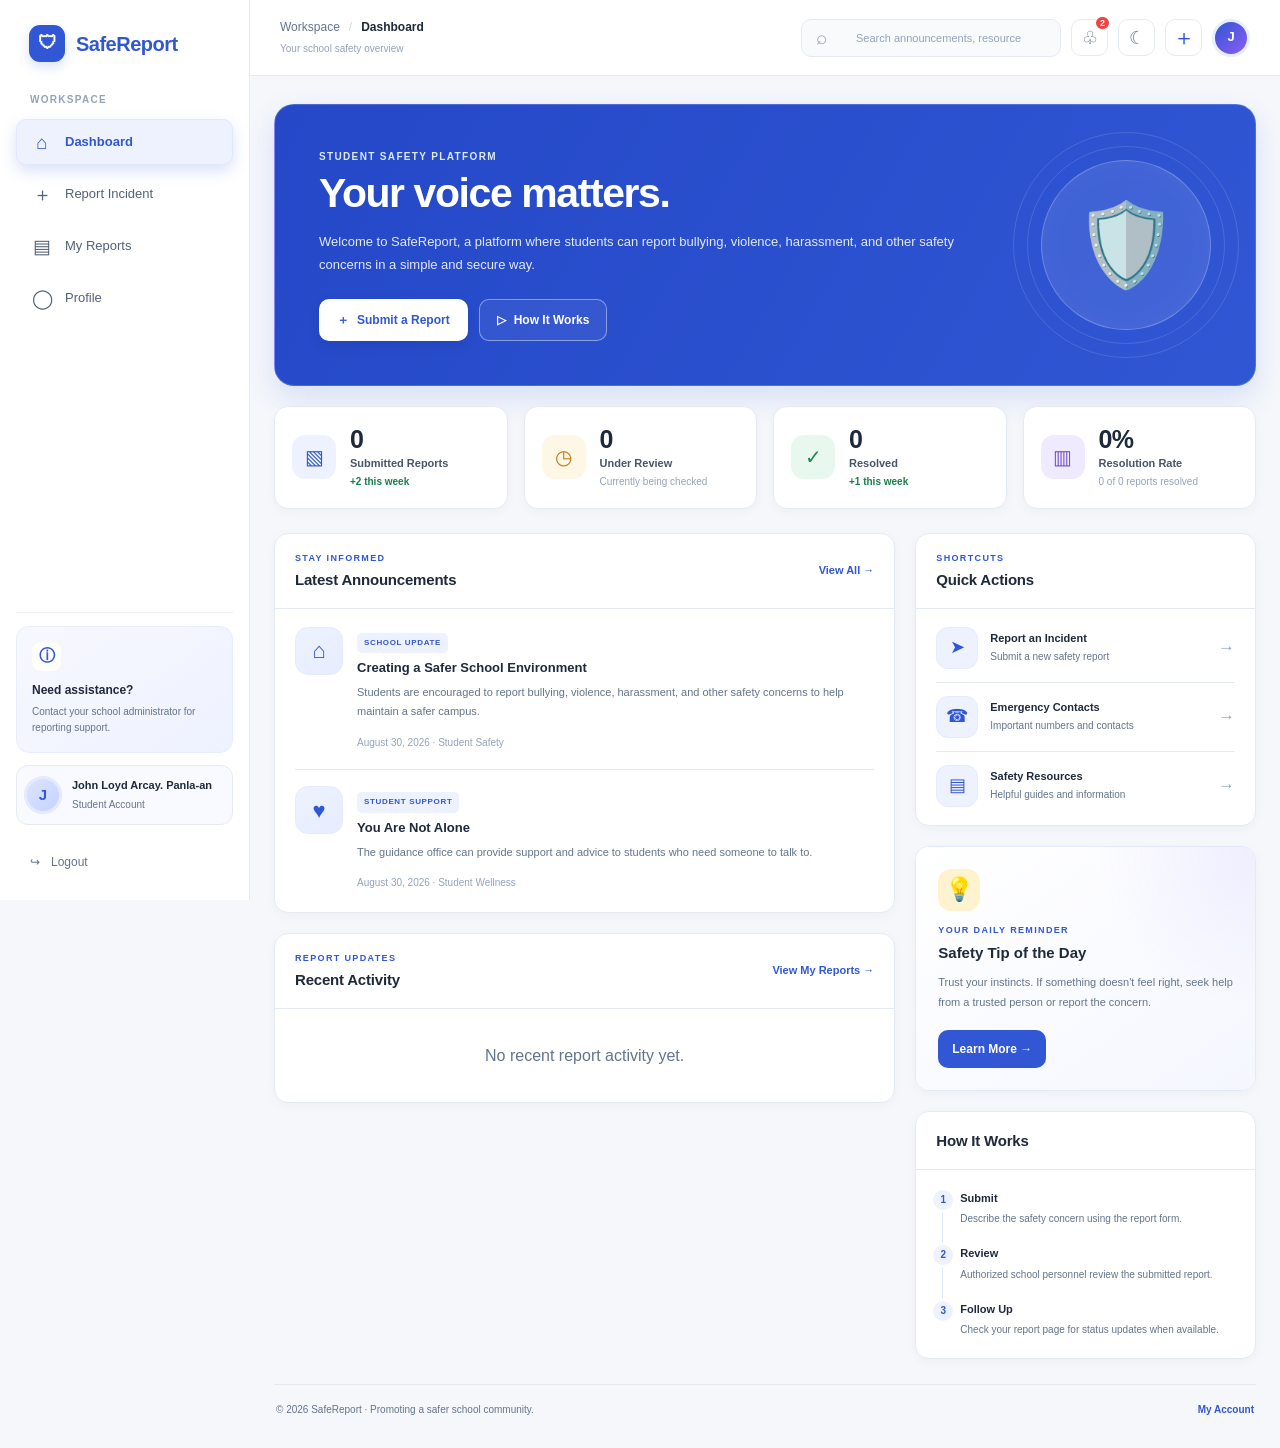
==== commit bcb6ef6d: "Admin Dashboard Fixed && Sturctures Rearranged" ====
--- a/index.html
+++ b/index.html
@@ -38,13 +38,13 @@
         </a>
     </nav>
 
-    <div class="sidebar-help">
-        <div class="help-icon" aria-hidden="true">ⓘ</div>
-        <strong>Need assistance?</strong>
-        <p>Contact your school administrator for reporting support.</p>
-    </div>
-
     <div class="sidebar-bottom">
+        <div class="sidebar-help">
+            <div class="help-icon" aria-hidden="true">ⓘ</div>
+            <strong>Need assistance?</strong>
+            <p>Contact your school administrator for reporting support.</p>
+        </div>
+
         <div class="profile-mini">
             <div class="avatar" aria-hidden="true">J</div>
             <div class="profile-details"><strong>John Loyd Arcay. Panla-an</strong><small>Student Account</small></div>
--- a/css/settingsOL.css
+++ b/css/settingsOL.css
@@ -18,7 +18,11 @@
 
 /* Settings Panel */
 .settings-panel {
+    position: absolute;
+    top: 14px;
+    right: 14px;
     width: 100%;
+    padding: 16px;
     box-sizing: border-box;
     background: #ffffff;
     border: 1px solid #e5e7eb;
@@ -29,6 +33,10 @@
 
 /* Header */
 .settings-header {
+    display: flex;
+    align-items: center;
+    gap: 12px;
+    margin-bottom: 14px;
     padding: 0;
     border-bottom: 1px solid #eeeeee;
 }
@@ -44,9 +52,12 @@
     display: flex;
     align-items: center;
     gap: 10px;
+    flex: 0 0 34px;
     width: 100%;
+    height: 34px;
     padding: 12px;
     border: none;
+    border-radius: 50%;
     background: #ffffff;
     color: #333333;
     text-align: left;
@@ -73,12 +84,15 @@
     justify-content: flex-start;
     align-items: center;
     width: 100%;
+    min-height: 52px;
     box-sizing: border-box;
     padding: 8px 14px;
     border: none;
+    border-radius: 9px;
     background: #ffffff;
     text-align: left;
     font-size: 12px;
+    font-weight: 600;
     color: #333333;
     cursor: pointer;
     transition: background 0.2s ease;
--- a/css/myreports-shell.css
+++ b/css/myreports-shell.css
@@ -119,8 +119,7 @@
 
 /* SIDEBAR HELP */
 .sidebar-help {
-    margin-top: auto !important;
-    margin-bottom: 14px;
+    margin: 0 !important;
     padding: 15px;
     border: 1px solid #e7ecff;
     border-radius: 13px;
@@ -153,7 +152,10 @@
 
 /* SIDEBAR PROFILE */
 .sidebar-bottom {
-    margin-top: 0 !important;
+    display: flex !important;
+    flex-direction: column !important;
+    gap: 12px;
+    margin-top: auto !important;
     padding-top: 13px;
     border-top: 1px solid #edf0f5;
 }
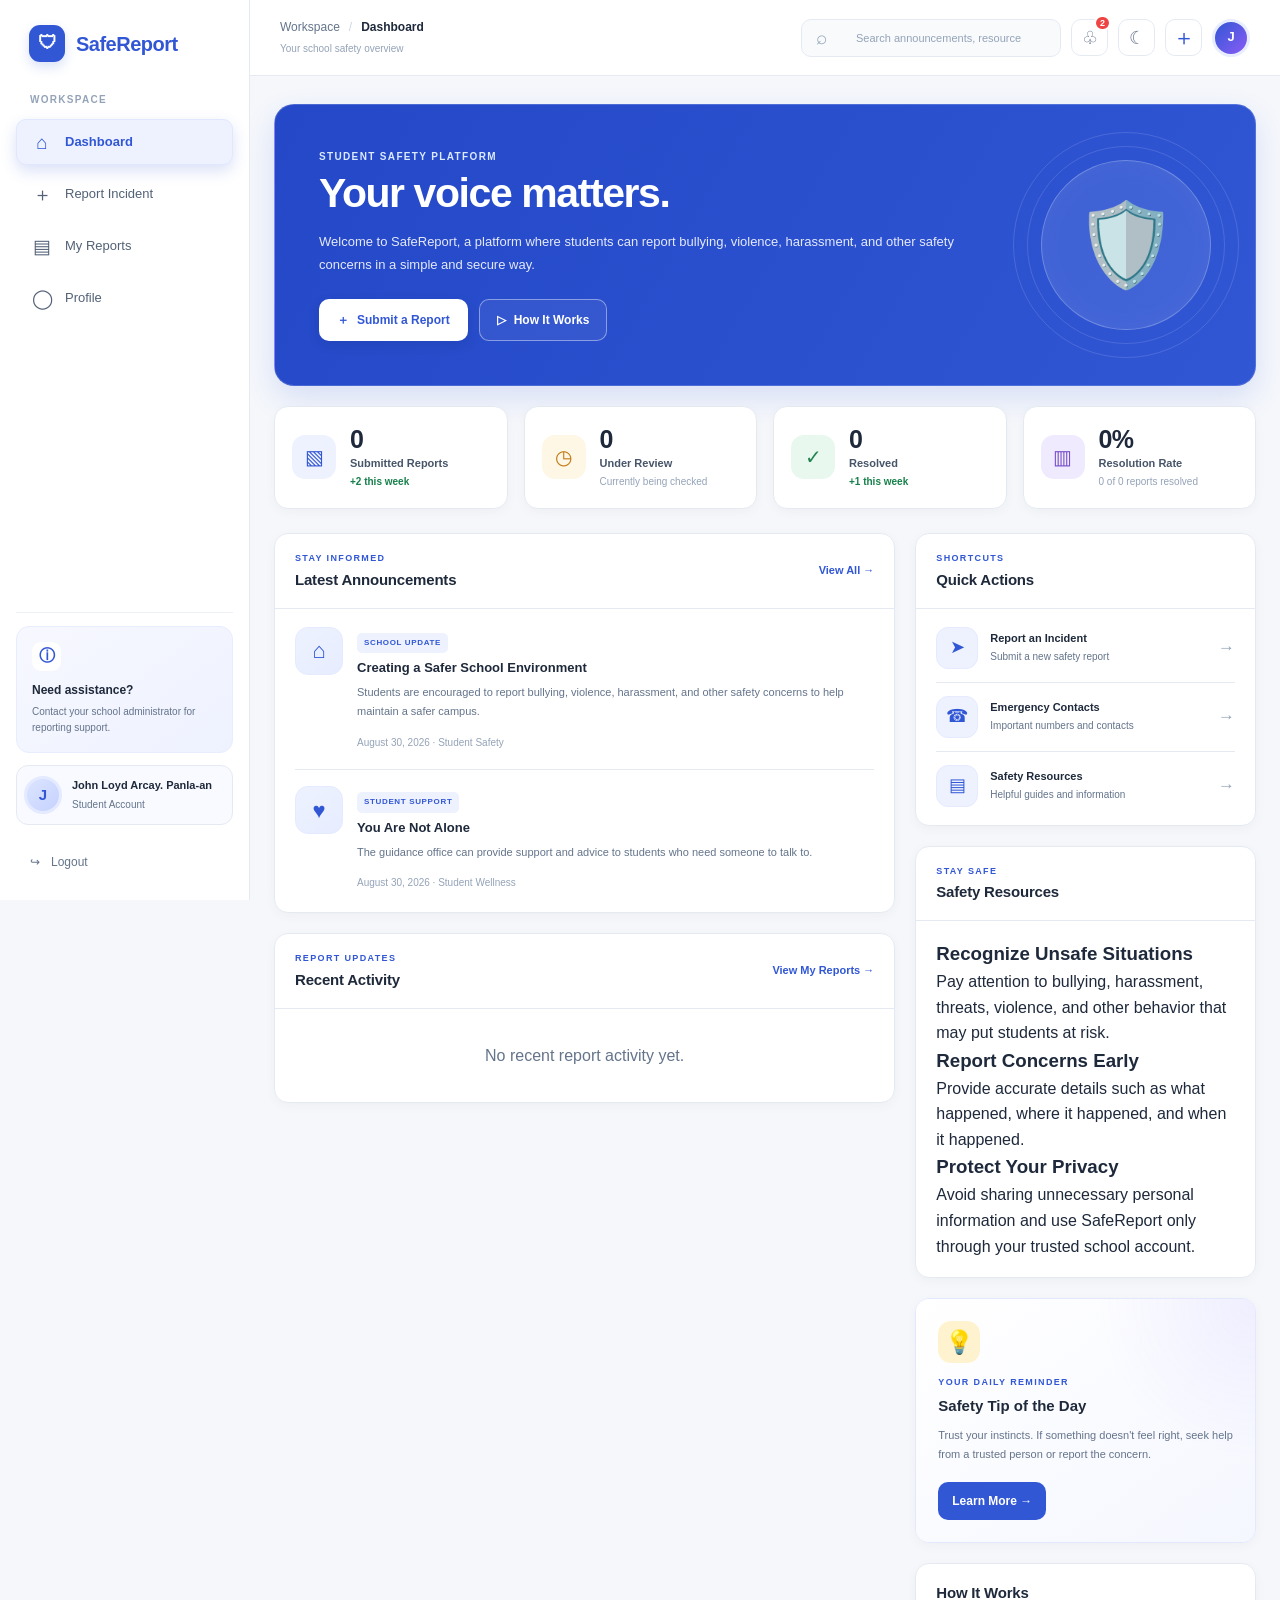
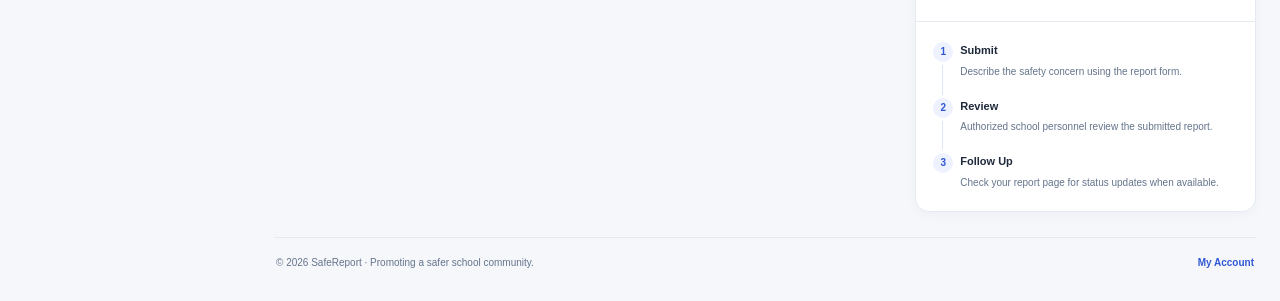
==== commit bea37f3c: "adding another HTML file" ====
--- a/index.html
+++ b/index.html
@@ -4,8 +4,10 @@
     <meta charset="UTF-8">
     <meta name="viewport" content="width=device-width, initial-scale=1.0">
     <meta name="theme-color" content="#3157d5">
+
     <title>SafeReport | Dashboard</title>
 
+    <!-- CSS FILES -->
     <link rel="stylesheet" href="css/home.css">
     <link rel="stylesheet" href="css/profileF.css">
     <link rel="stylesheet" href="css/settingsOL.css">
@@ -17,99 +19,211 @@
 
     <!-- SIDEBAR -->
     <aside class="sidebar">
-    <a class="sidebar-brand" href="index.html" aria-label="SafeReport home">
-        <span class="shield" aria-hidden="true">🛡</span>
-        <span>SafeReport</span>
-    </a>
-
-    <div class="sidebar-label">WORKSPACE</div>
-    <nav aria-label="Main navigation">
-        <a class="active" href="index.html" aria-current="page">
-            <span class="side-icon" aria-hidden="true">⌂</span><span>Dashboard</span>
+
+        <a class="sidebar-brand"
+           href="index.html"
+           aria-label="SafeReport home">
+            <span class="shield" aria-hidden="true">🛡</span>
+            <span>SafeReport</span>
         </a>
-        <a  href="report.html" >
-            <span class="side-icon" aria-hidden="true">＋</span><span>Report Incident</span>
-        </a>
-        <a  href="myreports.html" >
-            <span class="side-icon" aria-hidden="true">▤</span><span>My Reports</span>
-        </a>
-        <a  href="profile.html" >
-            <span class="side-icon" aria-hidden="true">◯</span><span>Profile</span>
-        </a>
-    </nav>
-
-    <div class="sidebar-bottom">
-        <div class="sidebar-help">
-            <div class="help-icon" aria-hidden="true">ⓘ</div>
-            <strong>Need assistance?</strong>
-            <p>Contact your school administrator for reporting support.</p>
+
+        <div class="sidebar-label">WORKSPACE</div>
+
+        <nav aria-label="Main navigation">
+            <a class="active"
+               href="index.html"
+               aria-current="page">
+                <span class="side-icon" aria-hidden="true">⌂</span>
+                <span>Dashboard</span>
+            </a>
+
+            <a href="report.html">
+                <span class="side-icon" aria-hidden="true">＋</span>
+                <span>Report Incident</span>
+            </a>
+
+            <a href="myreports.html">
+                <span class="side-icon" aria-hidden="true">▤</span>
+                <span>My Reports</span>
+            </a>
+
+            <a href="profile.html">
+                <span class="side-icon" aria-hidden="true">◯</span>
+                <span>Profile</span>
+            </a>
+        </nav>
+
+        <div class="sidebar-bottom">
+
+            <div class="sidebar-help">
+                <div class="help-icon" aria-hidden="true">ⓘ</div>
+                <strong>Need assistance?</strong>
+                <p>
+                    Contact your school administrator
+                    for reporting support.
+                </p>
+            </div>
+
+            <div class="profile-mini">
+                <div class="avatar" aria-hidden="true">J</div>
+
+                <div class="profile-details">
+                    <strong>John Loyd Arcay. Panla-an</strong>
+                    <small>Student Account</small>
+                </div>
+            </div>
+
+            <a class="logout" href="login.html">
+                <span aria-hidden="true">↪</span>
+                <span>Logout</span>
+            </a>
+
         </div>
-
-        <div class="profile-mini">
-            <div class="avatar" aria-hidden="true">J</div>
-            <div class="profile-details"><strong>John Loyd Arcay. Panla-an</strong><small>Student Account</small></div>
-        </div>
-        <a class="logout" href="login.html"><span aria-hidden="true">↪</span><span>Logout</span></a>
-    </div>
-</aside>
+    </aside>
 
     <!-- MAIN CONTENT -->
     <main>
-        <!-- TOP HEADER -->
+
+        <!-- HEADER -->
         <header class="header">
-    <div class="header-left">
-        <div class="breadcrumb"><span>Workspace</span><span class="breadcrumb-separator">/</span><strong>Dashboard</strong></div>
-        <p class="header-subtitle">Your school safety overview</p>
-    </div>
-    <div class="header-actions">
-        <div class="search-box"><span aria-hidden="true">⌕</span><input type="search" id="dashboardSearch" placeholder="Search announcements, resources..." aria-label="Search announcements and resources"></div>
-        <button type="button" class="header-action" id="notificationBtn" aria-label="Notifications, 2 unread">♧<span class="notification-dot">2</span></button>
-        <button type="button" class="header-action" id="themeToggle" aria-label="Toggle dark mode" title="Toggle dark mode">☾</button>
-        <a class="header-help" href="report.html" aria-label="Create a new report" title="Create a new report">＋</a>
-        <div class="profile-menu-wrap">
-            <button type="button" class="header-avatar" id="profileBtn" aria-label="Open profile menu" aria-expanded="false" aria-controls="profileDropdown">J</button>
-            <div class="profile-dropdown" id="profileDropdown" hidden><a href="profile.html">My Profile</a><a href="#" class="settings" id="openSettingsBtn">Settings</a><a href="login.html" class="logout" id="logoutBtn">Logout</a></div>
-        </div>
-    </div>
-</header>
+
+            <div class="header-left">
+                <div class="breadcrumb">
+                    <span>Workspace</span>
+                    <span class="breadcrumb-separator">/</span>
+                    <strong>Dashboard</strong>
+                </div>
+
+                <p class="header-subtitle">
+                    Your school safety overview
+                </p>
+            </div>
+
+            <div class="header-actions">
+
+                <div class="search-box">
+                    <span aria-hidden="true">⌕</span>
+                    <input
+                        type="search"
+                        id="dashboardSearch"
+                        placeholder="Search announcements, resources..."
+                        aria-label="Search announcements and resources">
+                </div>
+
+                <button
+                    type="button"
+                    class="header-action"
+                    id="notificationBtn"
+                    aria-label="Notifications, 2 unread">
+                    ♧
+                    <span class="notification-dot">2</span>
+                </button>
+
+                <button
+                    type="button"
+                    class="header-action"
+                    id="themeToggle"
+                    aria-label="Toggle dark mode"
+                    title="Toggle dark mode">
+                    ☾
+                </button>
+
+                <a
+                    class="header-help"
+                    href="report.html"
+                    aria-label="Create a new report"
+                    title="Create a new report">
+                    ＋
+                </a>
+
+                <div class="profile-menu-wrap">
+
+                    <button
+                        type="button"
+                        class="header-avatar"
+                        id="profileBtn"
+                        aria-label="Open profile menu"
+                        aria-expanded="false"
+                        aria-controls="profileDropdown">
+                        J
+                    </button>
+
+                    <div
+                        class="profile-dropdown"
+                        id="profileDropdown"
+                        hidden>
+
+                        <a href="profile.html">My Profile</a>
+
+                        <a
+                            href="settings.html"
+                            class="settings"
+                            id="openSettingsBtn">
+                            Settings
+                        </a>
+
+                        <a href="login.html" class="logout">
+                            Logout
+                        </a>
+
+                    </div>
+                </div>
+
+            </div>
+        </header>
 
         <!-- DASHBOARD CONTENT -->
         <div class="content">
 
             <!-- WELCOME SECTION -->
             <section class="hero" aria-labelledby="dashboardTitle">
+
                 <div class="hero-text">
-                    <p class="small-title">STUDENT SAFETY PLATFORM</p>
-                    <h1 id="dashboardTitle">Your voice matters.</h1>
+                    <p class="small-title">
+                        STUDENT SAFETY PLATFORM
+                    </p>
+
+                    <h1 id="dashboardTitle">
+                        Your voice matters.
+                    </h1>
 
                     <p>
-                        Welcome to SafeReport, a platform where students
-                        can report bullying, violence, harassment, and
-                        other safety concerns in a simple and secure way.
+                        Welcome to SafeReport, a platform where
+                        students can report bullying, violence,
+                        harassment, and other safety concerns
+                        in a simple and secure way.
                     </p>
 
                     <div class="hero-buttons">
+
                         <a class="primary-button" href="report.html">
                             <span aria-hidden="true">＋</span>
                             Submit a Report
                         </a>
 
-                        <a class="secondary-button" href="#how-it-works">
+                        <a
+                            class="secondary-button"
+                            href="#how-it-works">
                             <span aria-hidden="true">▷</span>
                             How It Works
                         </a>
+
                     </div>
                 </div>
 
-                <div class="hero-icon" aria-hidden="true">🛡️</div>
+                <div class="hero-icon" aria-hidden="true">
+                    🛡️
+                </div>
+
             </section>
 
             <!-- STATISTICS -->
             <section class="stats" aria-label="Report statistics">
+
                 <article class="stat-box">
                     <div class="stat-icon" aria-hidden="true">▧</div>
                     <div>
-                        <h2>3</h2>
+                        <h2 id="totalReports">3</h2>
                         <p>Submitted Reports</p>
                         <small class="positive">+2 this week</small>
                     </div>
@@ -118,7 +232,7 @@
                 <article class="stat-box">
                     <div class="stat-icon" aria-hidden="true">◷</div>
                     <div>
-                        <h2>1</h2>
+                        <h2 id="pendingReports">1</h2>
                         <p>Under Review</p>
                         <small>Currently being checked</small>
                     </div>
@@ -127,7 +241,7 @@
                 <article class="stat-box">
                     <div class="stat-icon" aria-hidden="true">✓</div>
                     <div>
-                        <h2>2</h2>
+                        <h2 id="resolvedReports">2</h2>
                         <p>Resolved</p>
                         <small class="positive">+1 this week</small>
                     </div>
@@ -136,60 +250,85 @@
                 <article class="stat-box">
                     <div class="stat-icon" aria-hidden="true">▥</div>
                     <div>
-                        <h2>85%</h2>
+                        <h2 id="resolutionRate">85%</h2>
                         <p>Resolution Rate</p>
                         <small>This month</small>
                     </div>
                 </article>
+
             </section>
 
             <!-- DASHBOARD GRID -->
             <div class="dashboard-grid">
+
                 <div class="dashboard-main-column">
 
                     <!-- ANNOUNCEMENTS -->
                     <section
                         class="panel section"
                         id="announcements"
-                        aria-labelledby="announcementsTitle"
-                    >
+                        aria-labelledby="announcementsTitle">
+
                         <div class="panel-heading">
                             <div>
                                 <p class="small-title">STAY INFORMED</p>
-                                <h2 id="announcementsTitle">Latest Announcements</h2>
+                                <h2 id="announcementsTitle">
+                                    Latest Announcements
+                                </h2>
                             </div>
+
                             <a href="#announcements">View All →</a>
                         </div>
 
                         <div class="panel-body">
+
                             <article class="announcement">
-                                <div class="announcement-icon" aria-hidden="true">⌂</div>
+                                <div
+                                    class="announcement-icon"
+                                    aria-hidden="true">⌂</div>
+
                                 <div>
                                     <span class="tag">SCHOOL UPDATE</span>
-                                    <h3>Creating a Safer School Environment</h3>
+
+                                    <h3>
+                                        Creating a Safer School Environment
+                                    </h3>
+
                                     <p>
                                         Students are encouraged to report
-                                        bullying, violence, harassment, and
-                                        other safety concerns to help
+                                        bullying, violence, harassment,
+                                        and other safety concerns to help
                                         maintain a safer campus.
                                     </p>
-                                    <small>August 30, 2026 · Student Safety</small>
+
+                                    <small>
+                                        August 30, 2026 · Student Safety
+                                    </small>
                                 </div>
                             </article>
 
                             <article class="announcement">
-                                <div class="announcement-icon" aria-hidden="true">♥</div>
+                                <div
+                                    class="announcement-icon"
+                                    aria-hidden="true">♥</div>
+
                                 <div>
                                     <span class="tag">STUDENT SUPPORT</span>
+
                                     <h3>You Are Not Alone</h3>
+
                                     <p>
                                         The guidance office can provide
-                                        support and advice to students who
-                                        need someone to talk to.
+                                        support and advice to students
+                                        who need someone to talk to.
                                     </p>
-                                    <small>August 30, 2026 · Student Wellness</small>
+
+                                    <small>
+                                        August 30, 2026 · Student Wellness
+                                    </small>
                                 </div>
                             </article>
+
                         </div>
                     </section>
 
@@ -197,55 +336,85 @@
                     <section
                         class="panel section"
                         id="recentActivity"
-                        aria-labelledby="activityTitle"
-                    >
+                        aria-labelledby="activityTitle">
+
                         <div class="panel-heading">
                             <div>
                                 <p class="small-title">REPORT UPDATES</p>
                                 <h2 id="activityTitle">Recent Activity</h2>
                             </div>
-                            <a href="myreports.html">View My Reports →</a>
+
+                            <a href="myreports.html">
+                                View My Reports →
+                            </a>
                         </div>
 
                         <div class="panel-body activity-list">
+
                             <article class="activity">
-                                <div class="activity-icon" aria-hidden="true">◷</div>
+                                <div
+                                    class="activity-icon"
+                                    aria-hidden="true">◷</div>
+
                                 <div class="activity-details">
                                     <strong>#SR-2024-003</strong>
                                     <p>Harassment incident reported</p>
                                 </div>
-                                <span class="status reviewing">Under Review</span>
+
+                                <span class="status reviewing">
+                                    Under Review
+                                </span>
+
                                 <time datetime="PT2H">2h ago</time>
                             </article>
 
                             <article class="activity">
-                                <div class="activity-icon" aria-hidden="true">✓</div>
+                                <div
+                                    class="activity-icon"
+                                    aria-hidden="true">✓</div>
+
                                 <div class="activity-details">
                                     <strong>#SR-2024-002</strong>
                                     <p>Bullying incident resolved</p>
                                 </div>
-                                <span class="status resolved">Resolved</span>
+
+                                <span class="status resolved">
+                                    Resolved
+                                </span>
+
                                 <time datetime="P1D">1d ago</time>
                             </article>
 
                             <article class="activity">
-                                <div class="activity-icon" aria-hidden="true">▧</div>
+                                <div
+                                    class="activity-icon"
+                                    aria-hidden="true">▧</div>
+
                                 <div class="activity-details">
                                     <strong>#SR-2024-001</strong>
                                     <p>Safety concern submitted</p>
                                 </div>
-                                <span class="status resolved">Resolved</span>
+
+                                <span class="status resolved">
+                                    Resolved
+                                </span>
+
                                 <time datetime="P3D">3d ago</time>
                             </article>
+
                         </div>
                     </section>
+
                 </div>
 
                 <!-- RIGHT COLUMN -->
                 <div class="dashboard-side-column">
 
                     <!-- QUICK ACTIONS -->
-                    <section class="panel section" aria-labelledby="quickActionsTitle">
+                    <section
+                        class="panel section"
+                        aria-labelledby="quickActionsTitle">
+
                         <div class="panel-heading">
                             <div>
                                 <p class="small-title">SHORTCUTS</p>
@@ -254,47 +423,124 @@
                         </div>
 
                         <div class="panel-body">
+
                             <a class="quick-action" href="report.html">
-                                <span class="quick-icon" aria-hidden="true">➤</span>
+                                <span class="quick-icon" aria-hidden="true">
+                                    ➤
+                                </span>
+
                                 <span>
                                     <strong>Report an Incident</strong>
                                     <span>Submit a new safety report</span>
                                 </span>
-                                <span class="quick-arrow" aria-hidden="true">→</span>
+
+                                <span class="quick-arrow" aria-hidden="true">
+                                    →
+                                </span>
                             </a>
 
-                            <a class="quick-action" href="#emergencyContacts">
-                                <span class="quick-icon" aria-hidden="true">☎</span>
+                            <a
+                                class="quick-action"
+                                href="#emergencyContacts">
+
+                                <span class="quick-icon" aria-hidden="true">
+                                    ☎
+                                </span>
+
                                 <span>
                                     <strong>Emergency Contacts</strong>
                                     <span>Important numbers and contacts</span>
                                 </span>
-                                <span class="quick-arrow" aria-hidden="true">→</span>
+
+                                <span class="quick-arrow" aria-hidden="true">
+                                    →
+                                </span>
                             </a>
 
-                            <a class="quick-action" href="#safetyResources">
-                                <span class="quick-icon" aria-hidden="true">▤</span>
+                            <a
+                                class="quick-action"
+                                href="#safetyResources">
+
+                                <span class="quick-icon" aria-hidden="true">
+                                    ▤
+                                </span>
+
                                 <span>
                                     <strong>Safety Resources</strong>
                                     <span>Helpful guides and information</span>
                                 </span>
-                                <span class="quick-arrow" aria-hidden="true">→</span>
+
+                                <span class="quick-arrow" aria-hidden="true">
+                                    →
+                                </span>
                             </a>
+
+                        </div>
+                    </section>
+
+                    <!-- SAFETY RESOURCES -->
+                    <section
+                        class="panel section"
+                        id="safetyResources"
+                        aria-labelledby="safetyResourcesTitle"
+                    >
+                        <div class="panel-heading">
+                            <div>
+                                <p class="small-title">STAY SAFE</p>
+                                <h2 id="safetyResourcesTitle">Safety Resources</h2>
+                            </div>
+                        </div>
+
+                        <div class="panel-body">
+                            <article class="resource-card">
+                                <h3>Recognize Unsafe Situations</h3>
+                                <p>
+                                    Pay attention to bullying, harassment, threats,
+                                    violence, and other behavior that may put students at risk.
+                                </p>
+                            </article>
+
+                            <article class="resource-card">
+                                <h3>Report Concerns Early</h3>
+                                <p>
+                                    Provide accurate details such as what happened,
+                                    where it happened, and when it happened.
+                                </p>
+                            </article>
+
+                            <article class="resource-card">
+                                <h3>Protect Your Privacy</h3>
+                                <p>
+                                    Avoid sharing unnecessary personal information and
+                                    use SafeReport only through your trusted school account.
+                                </p>
+                            </article>
                         </div>
                     </section>
 
                     <!-- SAFETY TIP -->
                     <section class="panel tip" aria-labelledby="tipTitle">
+
                         <div class="panel-body">
-                            <span class="tip-icon" aria-hidden="true">💡</span>
-                            <p class="small-title">YOUR DAILY REMINDER</p>
+                            <span class="tip-icon" aria-hidden="true">
+                                💡
+                            </span>
+
+                            <p class="small-title">
+                                YOUR DAILY REMINDER
+                            </p>
+
                             <h3 id="tipTitle">Safety Tip of the Day</h3>
+
                             <p>
-                                Trust your instincts. If something doesn't
-                                feel right, seek help from a trusted person
-                                or report the concern.
+                                Trust your instincts. If something
+                                doesn't feel right, seek help from
+                                a trusted person or report the concern.
                             </p>
-                            <a class="primary-button blue-button" href="#how-it-works">
+
+                            <a
+                                class="primary-button blue-button"
+                                href="#how-it-works">
                                 Learn More →
                             </a>
                         </div>
@@ -304,37 +550,55 @@
                     <section
                         class="panel section"
                         id="how-it-works"
-                        aria-labelledby="howItWorksTitle"
-                    >
+                        aria-labelledby="howItWorksTitle">
+
                         <div class="panel-heading">
                             <h2 id="howItWorksTitle">How It Works</h2>
                         </div>
 
                         <div class="panel-body">
                             <ol class="how-it-works-list">
+
                                 <li>
                                     <strong>Submit</strong>
-                                    <p>Describe the safety concern using the report form.</p>
+                                    <p>
+                                        Describe the safety concern
+                                        using the report form.
+                                    </p>
                                 </li>
+
                                 <li>
                                     <strong>Review</strong>
-                                    <p>Authorized school personnel review the submitted report.</p>
+                                    <p>
+                                        Authorized school personnel
+                                        review the submitted report.
+                                    </p>
                                 </li>
+
                                 <li>
                                     <strong>Follow Up</strong>
-                                    <p>Check your report page for status updates when available.</p>
+                                    <p>
+                                        Check your report page for
+                                        status updates when available.
+                                    </p>
                                 </li>
+
                             </ol>
                         </div>
                     </section>
+
                 </div>
             </div>
 
             <!-- FOOTER -->
             <footer class="dashboard-footer">
-                <p>© 2026 SafeReport · Promoting a safer school community.</p>
+                <p>
+                    © 2026 SafeReport · Promoting a safer school community.
+                </p>
+
                 <a href="profile.html">My Account</a>
             </footer>
+
         </div>
     </main>
 </div>
@@ -344,161 +608,53 @@
     class="settings-overlay"
     id="settingsOverlay"
     hidden
-    aria-hidden="true"
->
+    aria-hidden="true">
+
     <section
         class="settings-panel"
         role="dialog"
         aria-modal="true"
-        aria-labelledby="settingsTitle"
-    >
+        aria-labelledby="settingsTitle">
+
         <div class="settings-header">
-            <button
-                type="button"
-                class="settings-back"
-                id="settingsBackBtn"
-                aria-label="Return to profile dropdown"
-            >
-                &#8592;
-                <span>Settings</span>
-            </button>
+            <a class="settings-back" href="settings.html">
+                <span aria-hidden="true">←</span>
+                <span id="settingsTitle">Settings</span>
+            </a>
         </div>
+
         <div class="settings-menu">
-            <button
-                type="button"
-                class="settings-item"
-                data-setting="Privacy Settings"
-            >
+
+            <a class="settings-item" href="settings.html">
                 <span>Privacy Settings</span>
                 <span class="settings-arrow" aria-hidden="true">›</span>
-            </button>
-
-            <button
-                type="button"
-                class="settings-item"
-                data-setting="Notification Settings"
-            >
+            </a>
+
+            <a class="settings-item" href="settings.html">
                 <span>Notification Settings</span>
                 <span class="settings-arrow" aria-hidden="true">›</span>
-            </button>
-
-            <button
-                type="button"
-                class="settings-item"
-                data-setting="Security Settings"
-            >
+            </a>
+
+            <a class="settings-item" href="settings.html">
                 <span>Security Settings</span>
                 <span class="settings-arrow" aria-hidden="true">›</span>
-            </button>
+            </a>
+
         </div>
     </section>
 </div>
 
-<!-- EXISTING JAVASCRIPT FILES -->
+<!-- EXISTING JAVASCRIPT FILE REFERENCES -->
 <script src="JS/Tito_Part/storage.js"></script>
 <script src="JS/Tito_Part/validation.js"></script>
 <script src="JS/Tito_Part/toast.js"></script>
 <script src="JS/Tito_Part/navbar.js"></script>
 <script src="JS/Tito_Part/modal.js"></script>
 <script src="JS/main.js"></script>
+
 <script src="JS/Arcays_Part/dashboard.js"></script>
 <script src="JS/Arcays_Part/announcements.js"></script>
 <script src="JS/Arcays_Part/profile_feature.js"></script>
 
-<!-- PROFILE DROPDOWN AND SETTINGS BEHAVIOR -->
-<script>
-document.addEventListener("DOMContentLoaded", function () {
-    const profileBtn = document.getElementById("profileBtn");
-    const profileDropdown = document.getElementById("profileDropdown");
-    const settingsBtn = document.getElementById("openSettingsBtn");
-    const settingsPanel = document.getElementById("settingsOverlay");
-    const backBtn = document.getElementById("settingsBackBtn");
-
-    // Open and close the profile dropdown
-    profileBtn?.addEventListener("click", function (event) {
-        event.preventDefault();
-        event.stopPropagation();
-
-        if (profileDropdown) {
-            profileDropdown.hidden = !profileDropdown.hidden;
-            profileBtn.setAttribute(
-                "aria-expanded",
-                String(!profileDropdown.hidden)
-            );
-        }
-    });
-
-    // Open Settings from the profile dropdown
-    settingsBtn?.addEventListener("click", function (event) {
-        event.preventDefault();
-        event.stopPropagation();
-
-        if (profileDropdown) {
-            profileDropdown.hidden = true;
-        }
-
-        if (settingsPanel) {
-            settingsPanel.hidden = false;
-            settingsPanel.setAttribute("aria-hidden", "false");
-        }
-    });
-
-    // Return from Settings
-    backBtn?.addEventListener("click", function (event) {
-    event.preventDefault();
-        event.stopPropagation();
-
-        // Hide Settings
-        if (settingsPanel) {
-            settingsPanel.hidden = true;
-            settingsPanel.setAttribute("aria-hidden", "true");
-        }
-
-        // Reopen the profile dropdown
-        if (profileDropdown) {
-            profileDropdown.hidden = false;
-            profileBtn?.setAttribute("aria-expanded", "true");
-        }
-    });
-
-    // Close dropdown or Settings when clicking outside
-    document.addEventListener("click", function (event) {
-        if (
-            profileDropdown &&
-            profileBtn &&
-            !profileDropdown.contains(event.target) &&
-            !profileBtn.contains(event.target)
-        ) {
-            profileDropdown.hidden = true;
-            profileBtn.setAttribute("aria-expanded", "false");
-        }
-
-        if (
-            settingsPanel &&
-            !settingsPanel.hidden &&
-            !settingsPanel.contains(event.target) &&
-            !settingsBtn?.contains(event.target)
-        ) {
-            settingsPanel.hidden = true;
-            settingsPanel.setAttribute("aria-hidden", "true");
-        }
-    });
-
-    // Close with Escape
-    document.addEventListener("keydown", function (event) {
-        if (event.key === "Escape") {
-            if (profileDropdown) profileDropdown.hidden = true;
-
-            if (settingsPanel) {
-                settingsPanel.hidden = true;
-                settingsPanel.setAttribute("aria-hidden", "true");
-            }
-
-            profileBtn?.setAttribute("aria-expanded", "false");
-        }
-    });
-});
-</script>
-
 </body>
 </html>
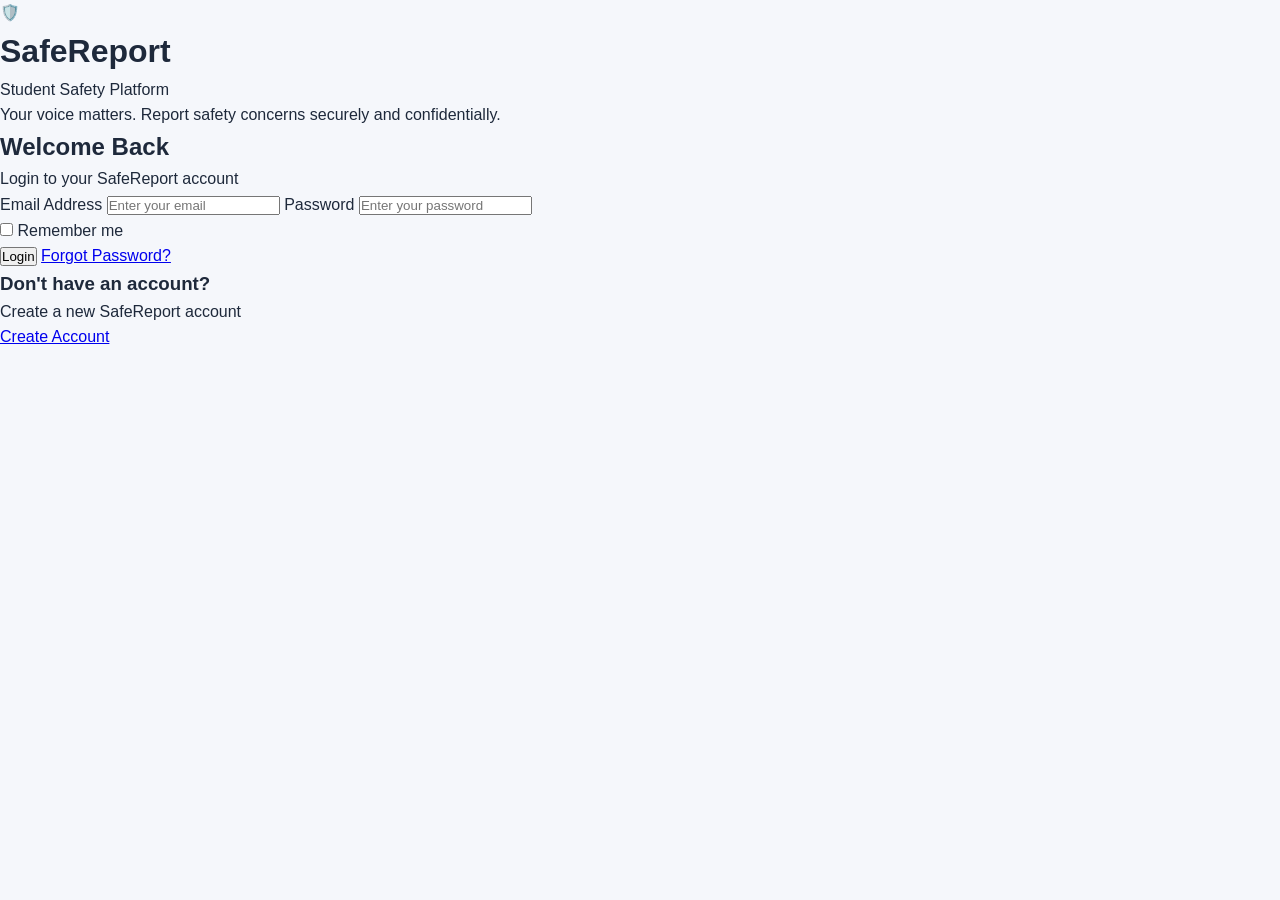
==== commit 00a2f76e: "mostly function improvements" ====
--- a/index.html
+++ b/index.html
@@ -1,5 +1,6 @@
 <!DOCTYPE html>
 <html lang="en">
+
 <head>
     <meta charset="UTF-8">
     <meta name="viewport" content="width=device-width, initial-scale=1.0">
@@ -7,12 +8,16 @@
 
     <title>SafeReport | Dashboard</title>
 
-    <!-- CSS FILES -->
+    <!-- EXISTING PAGE STYLES -->
     <link rel="stylesheet" href="css/home.css">
     <link rel="stylesheet" href="css/profileF.css">
     <link rel="stylesheet" href="css/settingsOL.css">
     <link rel="stylesheet" href="css/myreports-shell.css">
+
+    <!-- GLOBAL DARK MODE: KEEP THIS LAST -->
+    <link rel="stylesheet" href="css/darkmode.css">
 </head>
+
 
 <body>
 <div class="app">
@@ -65,15 +70,15 @@
             </div>
 
             <div class="profile-mini">
-                <div class="avatar" aria-hidden="true">J</div>
+                <div class="avatar header-avatar" aria-hidden="true">J</div>
 
                 <div class="profile-details">
-                    <strong>John Loyd Arcay. Panla-an</strong>
-                    <small>Student Account</small>
+                    <strong class="user-name">John Loyd Arcay. Panla-an</strong>
+                    <small class="user-role">Student</small>
                 </div>
             </div>
 
-            <a class="logout" href="login.html">
+            <a class="logout" href="login.html" id="sidebarLogoutBtn">
                 <span aria-hidden="true">↪</span>
                 <span>Logout</span>
             </a>
@@ -124,6 +129,7 @@
                     class="header-action"
                     id="themeToggle"
                     aria-label="Toggle dark mode"
+                    aria-pressed="false"
                     title="Toggle dark mode">
                     ☾
                 </button>
@@ -162,7 +168,10 @@
                             Settings
                         </a>
 
-                        <a href="login.html" class="logout">
+                        <a
+                            href="login.html"
+                            class="logout"
+                            id="logoutBtn">
                             Logout
                         </a>
 
@@ -482,39 +491,46 @@
                     <section
                         class="panel section"
                         id="safetyResources"
-                        aria-labelledby="safetyResourcesTitle"
-                    >
+                        aria-labelledby="safetyResourcesTitle">
+
                         <div class="panel-heading">
                             <div>
                                 <p class="small-title">STAY SAFE</p>
-                                <h2 id="safetyResourcesTitle">Safety Resources</h2>
+                                <h2 id="safetyResourcesTitle">
+                                    Safety Resources
+                                </h2>
                             </div>
                         </div>
 
                         <div class="panel-body">
+
                             <article class="resource-card">
                                 <h3>Recognize Unsafe Situations</h3>
                                 <p>
-                                    Pay attention to bullying, harassment, threats,
-                                    violence, and other behavior that may put students at risk.
+                                    Pay attention to bullying, harassment,
+                                    threats, violence, and other behavior
+                                    that may put students at risk.
                                 </p>
                             </article>
 
                             <article class="resource-card">
                                 <h3>Report Concerns Early</h3>
                                 <p>
-                                    Provide accurate details such as what happened,
-                                    where it happened, and when it happened.
+                                    Provide accurate details such as what
+                                    happened, where it happened, and when
+                                    it happened.
                                 </p>
                             </article>
 
                             <article class="resource-card">
                                 <h3>Protect Your Privacy</h3>
                                 <p>
-                                    Avoid sharing unnecessary personal information and
-                                    use SafeReport only through your trusted school account.
+                                    Avoid sharing unnecessary personal
+                                    information and use SafeReport only
+                                    through your trusted school account.
                                 </p>
                             </article>
+
                         </div>
                     </section>
 
@@ -644,7 +660,7 @@
     </section>
 </div>
 
-<!-- EXISTING JAVASCRIPT FILE REFERENCES -->
+<!-- EXISTING JAVASCRIPT -->
 <script src="JS/Tito_Part/storage.js"></script>
 <script src="JS/Tito_Part/validation.js"></script>
 <script src="JS/Tito_Part/toast.js"></script>
@@ -652,6 +668,7 @@
 <script src="JS/Tito_Part/modal.js"></script>
 <script src="JS/main.js"></script>
 
+<!-- DASHBOARD FEATURES -->
 <script src="JS/Arcays_Part/dashboard.js"></script>
 <script src="JS/Arcays_Part/announcements.js"></script>
 <script src="JS/Arcays_Part/profile_feature.js"></script>
--- a/css/home.css
+++ b/css/home.css
@@ -1992,4 +1992,69 @@
         transition-duration: 0.01ms !important;
         scroll-behavior: auto !important;
     }
-}+}
+
+/* GUEST ACCESS GATE — ADDITIVE ONLY
+   Keeps the existing SafeReport palette, typography, and component styling. */
+.guest-access-card[hidden] {
+    display: none !important;
+}
+
+.guest-access-card {
+    width: min(100%, 760px);
+    margin: clamp(28px, 7vh, 72px) auto;
+    padding: clamp(28px, 5vw, 48px);
+    text-align: center;
+    border: 1px solid var(--border);
+    border-radius: var(--radius-lg);
+    background: var(--surface);
+    box-shadow: var(--shadow-md);
+}
+
+.guest-access-icon {
+    display: grid;
+    place-items: center;
+    width: 64px;
+    height: 64px;
+    margin: 0 auto 18px;
+    border-radius: 18px;
+    background: var(--primary-light);
+    font-size: 30px;
+}
+
+.guest-access-card h1 {
+    margin: 8px 0 10px;
+    color: var(--text);
+    font-size: clamp(24px, 3vw, 34px);
+    line-height: 1.2;
+}
+
+.guest-access-card > p:not(.small-title) {
+    max-width: 520px;
+    margin: 0 auto;
+    color: var(--text-soft);
+}
+
+.guest-access-actions {
+    display: flex;
+    flex-wrap: wrap;
+    justify-content: center;
+    gap: 12px;
+    margin-top: 24px;
+}
+
+@media (max-width: 480px) {
+    .guest-access-card {
+        margin: 24px auto;
+        padding: 24px 18px;
+    }
+
+    .guest-access-actions {
+        flex-direction: column;
+    }
+
+    .guest-access-actions a {
+        justify-content: center;
+        text-align: center;
+    }
+}
--- a/css/darkmode.css
+++ b/css/darkmode.css
@@ -0,0 +1,1384 @@
+/* ============================================================
+   SAFEREPORT - GLOBAL DARK MODE
+   Supports authenticated student and admin interfaces.
+   Theme states:
+   html[data-theme="dark"]
+   body.dark-mode
+
+   Public login/signup pages must remain in light mode.
+============================================================ */
+
+/* ============================================================
+   1. THEME VARIABLES
+============================================================ */
+
+:root {
+    color-scheme: light;
+
+    --dm-bg: #f5f7fb;
+    --dm-surface: #ffffff;
+    --dm-raised: #ffffff;
+    --dm-muted: #f1f5f9;
+    --dm-input: #ffffff;
+
+    --dm-text: #172033;
+    --dm-text-secondary: #475569;
+    --dm-text-muted: #64748b;
+
+    --dm-border: #e2e8f0;
+    --dm-border-strong: #cbd5e1;
+
+    --dm-blue: #3157d5;
+    --dm-blue-hover: #2546b8;
+    --dm-blue-soft: #eef2ff;
+
+    --dm-green: #15803d;
+    --dm-yellow: #b7791f;
+    --dm-red: #b42318;
+
+    --dm-shadow: 0 4px 16px rgba(15, 23, 42, 0.06);
+}
+
+html[data-theme="dark"],
+body.dark-mode {
+    color-scheme: dark;
+
+    --dm-bg: #0b111b;
+    --dm-surface: #111a28;
+    --dm-raised: #172233;
+    --dm-muted: #1c293b;
+    --dm-input: #0d1521;
+
+    --dm-text: #e7edf7;
+    --dm-text-secondary: #c0cbda;
+    --dm-text-muted: #94a3b8;
+
+    --dm-border: #2b394d;
+    --dm-border-strong: #40516a;
+
+    --dm-blue: #7794ff;
+    --dm-blue-hover: #91a8ff;
+    --dm-blue-soft: #1a2a4b;
+
+    --dm-green: #4ade80;
+    --dm-yellow: #fbbf24;
+    --dm-red: #f87171;
+
+    --dm-shadow: 0 8px 24px rgba(0, 0, 0, 0.2);
+}
+
+/* ============================================================
+   2. GLOBAL PAGE BACKGROUNDS
+============================================================ */
+
+html[data-theme="dark"],
+html[data-theme="dark"] body,
+body.dark-mode {
+    background: var(--dm-bg) !important;
+    background-color: var(--dm-bg) !important;
+    color: var(--dm-text) !important;
+}
+
+html[data-theme="dark"] main,
+html[data-theme="dark"] .app,
+html[data-theme="dark"] .content,
+html[data-theme="dark"] .main-content,
+html[data-theme="dark"] .page-content,
+html[data-theme="dark"] .page-container,
+html[data-theme="dark"] .dashboard-content,
+html[data-theme="dark"] .dashboard-main,
+html[data-theme="dark"] .admin-dashboard-content,
+html[data-theme="dark"] .profile-container,
+html[data-theme="dark"] .settings-container,
+html[data-theme="dark"] .reports-container,
+html[data-theme="dark"] .report-container,
+body.dark-mode main,
+body.dark-mode .app,
+body.dark-mode .content,
+body.dark-mode .main-content,
+body.dark-mode .page-content,
+body.dark-mode .page-container,
+body.dark-mode .dashboard-content,
+body.dark-mode .dashboard-main,
+body.dark-mode .admin-dashboard-content,
+body.dark-mode .profile-container,
+body.dark-mode .settings-container,
+body.dark-mode .reports-container,
+body.dark-mode .report-container {
+    background-color: var(--dm-bg) !important;
+    color: var(--dm-text) !important;
+}
+
+/* ============================================================
+   3. GLOBAL TEXT
+============================================================ */
+
+html[data-theme="dark"] h1,
+html[data-theme="dark"] h2,
+html[data-theme="dark"] h3,
+html[data-theme="dark"] h4,
+html[data-theme="dark"] h5,
+html[data-theme="dark"] h6,
+body.dark-mode h1,
+body.dark-mode h2,
+body.dark-mode h3,
+body.dark-mode h4,
+body.dark-mode h5,
+body.dark-mode h6 {
+    color: var(--dm-text) !important;
+}
+
+html[data-theme="dark"] p,
+html[data-theme="dark"] label,
+html[data-theme="dark"] li,
+html[data-theme="dark"] small,
+html[data-theme="dark"] figcaption,
+body.dark-mode p,
+body.dark-mode label,
+body.dark-mode li,
+body.dark-mode small,
+body.dark-mode figcaption {
+    color: var(--dm-text-secondary);
+}
+
+html[data-theme="dark"] .muted,
+html[data-theme="dark"] .text-muted,
+html[data-theme="dark"] .subtitle,
+html[data-theme="dark"] .description,
+html[data-theme="dark"] .subtext,
+html[data-theme="dark"] .form-hint,
+body.dark-mode .muted,
+body.dark-mode .text-muted,
+body.dark-mode .subtitle,
+body.dark-mode .description,
+body.dark-mode .subtext,
+body.dark-mode .form-hint {
+    color: var(--dm-text-muted) !important;
+}
+
+html[data-theme="dark"] a:not(.primary-button):not(.blue-button):not(.admin-hero-btn),
+body.dark-mode a:not(.primary-button):not(.blue-button):not(.admin-hero-btn) {
+    color: #9db2ff;
+}
+
+html[data-theme="dark"] a:hover,
+body.dark-mode a:hover {
+    text-decoration-color: currentColor;
+}
+
+html[data-theme="dark"] .primary-button,
+html[data-theme="dark"] .blue-button,
+html[data-theme="dark"] .admin-btn-primary,
+html[data-theme="dark"] .admin-hero-btn.primary,
+body.dark-mode .primary-button,
+body.dark-mode .blue-button,
+body.dark-mode .admin-btn-primary,
+body.dark-mode .admin-hero-btn.primary {
+    color: #ffffff !important;
+}
+
+/* ============================================================
+   4. SHARED SIDEBAR AND HEADER
+============================================================ */
+
+html[data-theme="dark"] .sidebar,
+html[data-theme="dark"] aside.sidebar,
+html[data-theme="dark"] .header,
+html[data-theme="dark"] header.header,
+html[data-theme="dark"] .topbar,
+html[data-theme="dark"] .top-bar,
+html[data-theme="dark"] .navbar,
+body.dark-mode .sidebar,
+body.dark-mode aside.sidebar,
+body.dark-mode .header,
+body.dark-mode header.header,
+body.dark-mode .topbar,
+body.dark-mode .top-bar,
+body.dark-mode .navbar {
+    background-color: #111926 !important;
+    color: var(--dm-text) !important;
+    border-color: var(--dm-border) !important;
+    box-shadow: none;
+}
+
+html[data-theme="dark"] .sidebar a,
+body.dark-mode .sidebar a {
+    color: #a0aec2;
+}
+
+html[data-theme="dark"] .sidebar nav a:hover,
+html[data-theme="dark"] .sidebar nav a.active,
+html[data-theme="dark"] .sidebar a.active,
+body.dark-mode .sidebar nav a:hover,
+body.dark-mode .sidebar nav a.active,
+body.dark-mode .sidebar a.active {
+    background-color: #1a2a4b !important;
+    color: #b6c5ff !important;
+    border-color: #34476c !important;
+}
+
+html[data-theme="dark"] .breadcrumb,
+html[data-theme="dark"] .breadcrumb span,
+html[data-theme="dark"] .breadcrumb strong,
+html[data-theme="dark"] .header-subtitle,
+html[data-theme="dark"] .page-title,
+html[data-theme="dark"] .page-title h1,
+html[data-theme="dark"] .page-title p,
+body.dark-mode .breadcrumb,
+body.dark-mode .breadcrumb span,
+body.dark-mode .breadcrumb strong,
+body.dark-mode .header-subtitle,
+body.dark-mode .page-title,
+body.dark-mode .page-title h1,
+body.dark-mode .page-title p {
+    color: var(--dm-text) !important;
+}
+
+/* Sidebar assistance panel */
+
+html[data-theme="dark"] .sidebar-help,
+html[data-theme="dark"] .help-card,
+body.dark-mode .sidebar-help,
+body.dark-mode .help-card {
+    background: #172338 !important;
+    background-color: #172338 !important;
+    color: var(--dm-text-secondary) !important;
+    border: 1px solid #30415a !important;
+    box-shadow: none !important;
+}
+
+html[data-theme="dark"] .sidebar-help *,
+html[data-theme="dark"] .help-card *,
+body.dark-mode .sidebar-help *,
+body.dark-mode .help-card * {
+    color: inherit;
+}
+
+html[data-theme="dark"] .sidebar-help h1,
+html[data-theme="dark"] .sidebar-help h2,
+html[data-theme="dark"] .sidebar-help h3,
+html[data-theme="dark"] .sidebar-help strong,
+body.dark-mode .sidebar-help h1,
+body.dark-mode .sidebar-help h2,
+body.dark-mode .sidebar-help h3,
+body.dark-mode .sidebar-help strong {
+    color: #e5eaf2 !important;
+}
+
+html[data-theme="dark"] .sidebar-help p,
+body.dark-mode .sidebar-help p {
+    color: #a7b3c7 !important;
+}
+
+html[data-theme="dark"] .sidebar-help a,
+html[data-theme="dark"] .sidebar-help button,
+body.dark-mode .sidebar-help a,
+body.dark-mode .sidebar-help button {
+    background-color: #263858 !important;
+    color: #c5d0ff !important;
+    border-color: #3a4d6d !important;
+    box-shadow: none !important;
+}
+
+html[data-theme="dark"] .sidebar-help a:hover,
+html[data-theme="dark"] .sidebar-help button:hover,
+body.dark-mode .sidebar-help a:hover,
+body.dark-mode .sidebar-help button:hover {
+    background-color: #304568 !important;
+    color: #ffffff !important;
+}
+
+/* Profile card: Lloyd Tito / Student */
+
+html[data-theme="dark"] .profile-mini,
+body.dark-mode .profile-mini {
+    background: #172338 !important;
+    background-color: #172338 !important;
+    color: #e5eaf2 !important;
+    border: 1px solid #30415a !important;
+    box-shadow: none !important;
+}
+
+html[data-theme="dark"] .profile-mini strong,
+body.dark-mode .profile-mini strong {
+    color: #e5eaf2 !important;
+}
+
+html[data-theme="dark"] .profile-mini small,
+body.dark-mode .profile-mini small {
+    color: #a7b3c7 !important;
+}
+
+html[data-theme="dark"] .profile-mini .avatar,
+body.dark-mode .profile-mini .avatar {
+    background: #263858 !important;
+    color: #c5d0ff !important;
+    border-color: #3a4d6d !important;
+    box-shadow: none !important;
+}
+
+/* ============================================================
+   5. SEARCH BOXES AND HEADER ACTIONS
+============================================================ */
+
+html[data-theme="dark"] .search-box,
+html[data-theme="dark"] .admin-search,
+html[data-theme="dark"] .admin-date-select,
+html[data-theme="dark"] .admin-report-toolbar select,
+body.dark-mode .search-box,
+body.dark-mode .admin-search,
+body.dark-mode .admin-date-select,
+body.dark-mode .admin-report-toolbar select {
+    background: #172338 !important;
+    background-color: #172338 !important;
+    color: var(--dm-text) !important;
+    border: 1px solid #30415a !important;
+    box-shadow: none !important;
+}
+
+html[data-theme="dark"] .search-box input,
+html[data-theme="dark"] .admin-search input,
+body.dark-mode .search-box input,
+body.dark-mode .admin-search input {
+    background: transparent !important;
+    background-color: transparent !important;
+    color: var(--dm-text) !important;
+    border-color: transparent !important;
+    box-shadow: none !important;
+}
+
+html[data-theme="dark"] .search-box input::placeholder,
+html[data-theme="dark"] .admin-search input::placeholder,
+body.dark-mode .search-box input::placeholder,
+body.dark-mode .admin-search input::placeholder {
+    color: #91a0b7 !important;
+    opacity: 1 !important;
+}
+
+html[data-theme="dark"] .header-action,
+html[data-theme="dark"] .header-help,
+body.dark-mode .header-action,
+body.dark-mode .header-help {
+    background-color: #172338 !important;
+    color: #d6deeb !important;
+    border: 1px solid #30415a !important;
+    box-shadow: none !important;
+}
+
+html[data-theme="dark"] .header-action:hover,
+html[data-theme="dark"] .header-help:hover,
+body.dark-mode .header-action:hover,
+body.dark-mode .header-help:hover {
+    background-color: #243454 !important;
+    color: #ffffff !important;
+}
+
+/* ============================================================
+   6. STUDENT DASHBOARD
+============================================================ */
+
+html[data-theme="dark"] .hero,
+body.dark-mode .hero {
+    background-color: #15213a !important;
+    color: #e8edff !important;
+    border-color: #2d416b !important;
+}
+
+html[data-theme="dark"] .hero h1,
+html[data-theme="dark"] .hero h2,
+html[data-theme="dark"] .hero h3,
+html[data-theme="dark"] .hero p,
+html[data-theme="dark"] .hero span,
+body.dark-mode .hero h1,
+body.dark-mode .hero h2,
+body.dark-mode .hero h3,
+body.dark-mode .hero p,
+body.dark-mode .hero span {
+    color: #e8edff !important;
+}
+
+html[data-theme="dark"] .stat-box,
+html[data-theme="dark"] .stat-card,
+html[data-theme="dark"] .panel,
+html[data-theme="dark"] .tip,
+html[data-theme="dark"] .quick-action,
+body.dark-mode .stat-box,
+body.dark-mode .stat-card,
+body.dark-mode .panel,
+body.dark-mode .tip,
+body.dark-mode .quick-action {
+    background-color: var(--dm-surface) !important;
+    color: var(--dm-text) !important;
+    border-color: var(--dm-border) !important;
+    box-shadow: var(--dm-shadow);
+}
+
+html[data-theme="dark"] .tip,
+body.dark-mode .tip {
+    background-color: #17243a !important;
+    border-color: #30446b !important;
+}
+
+html[data-theme="dark"] .tip h3,
+html[data-theme="dark"] .tip p,
+html[data-theme="dark"] .tip span,
+body.dark-mode .tip h3,
+body.dark-mode .tip p,
+body.dark-mode .tip span {
+    color: #dfe7fa !important;
+}
+
+html[data-theme="dark"] .stat-box h2,
+html[data-theme="dark"] .stat-box h3,
+html[data-theme="dark"] .stat-box p,
+html[data-theme="dark"] .stat-card h2,
+html[data-theme="dark"] .stat-card p,
+body.dark-mode .stat-box h2,
+body.dark-mode .stat-box h3,
+body.dark-mode .stat-box p,
+body.dark-mode .stat-card h2,
+body.dark-mode .stat-card p {
+    color: var(--dm-text) !important;
+}
+
+html[data-theme="dark"] .stat-box .stat-icon,
+html[data-theme="dark"] .stat-card .stat-icon,
+body.dark-mode .stat-box .stat-icon,
+body.dark-mode .stat-card .stat-icon {
+    background-color: #25344d !important;
+    color: #b8c7ff !important;
+}
+
+/* ============================================================
+   7. ADMIN DASHBOARD AND ADMIN REPORTS
+============================================================ */
+
+html[data-theme="dark"] .admin-dashboard-content,
+body.dark-mode .admin-dashboard-content {
+    background-color: var(--dm-bg) !important;
+    color: var(--dm-text) !important;
+}
+
+html[data-theme="dark"] .admin-hero,
+html[data-theme="dark"] .admin-welcome,
+body.dark-mode .admin-hero,
+body.dark-mode .admin-welcome {
+    color: var(--dm-text) !important;
+}
+
+html[data-theme="dark"] .admin-hero h1,
+html[data-theme="dark"] .admin-hero h2,
+html[data-theme="dark"] .admin-hero p,
+html[data-theme="dark"] .admin-welcome h1,
+html[data-theme="dark"] .admin-welcome h2,
+html[data-theme="dark"] .admin-welcome p,
+body.dark-mode .admin-hero h1,
+body.dark-mode .admin-hero h2,
+body.dark-mode .admin-hero p,
+body.dark-mode .admin-welcome h1,
+body.dark-mode .admin-welcome h2,
+body.dark-mode .admin-welcome p {
+    color: inherit;
+}
+
+html[data-theme="dark"] .admin-panel,
+html[data-theme="dark"] .admin-stat,
+html[data-theme="dark"] .admin-stat-card,
+html[data-theme="dark"] .admin-card,
+html[data-theme="dark"] .admin-widget,
+html[data-theme="dark"] .admin-quick-item,
+html[data-theme="dark"] .admin-dashboard-content .admin-panel,
+html[data-theme="dark"] .admin-dashboard-content .admin-stat-card,
+body.dark-mode .admin-panel,
+body.dark-mode .admin-stat,
+body.dark-mode .admin-stat-card,
+body.dark-mode .admin-card,
+body.dark-mode .admin-widget,
+body.dark-mode .admin-quick-item,
+body.dark-mode .admin-dashboard-content .admin-panel,
+body.dark-mode .admin-dashboard-content .admin-stat-card {
+    background-color: var(--dm-surface) !important;
+    color: var(--dm-text) !important;
+    border-color: var(--dm-border) !important;
+    box-shadow: var(--dm-shadow);
+}
+
+html[data-theme="dark"] .admin-panel h2,
+html[data-theme="dark"] .admin-panel h3,
+html[data-theme="dark"] .admin-panel p,
+html[data-theme="dark"] .admin-stat h2,
+html[data-theme="dark"] .admin-stat h3,
+html[data-theme="dark"] .admin-stat p,
+html[data-theme="dark"] .admin-stat-card h2,
+html[data-theme="dark"] .admin-stat-card h3,
+html[data-theme="dark"] .admin-stat-card p,
+body.dark-mode .admin-panel h2,
+body.dark-mode .admin-panel h3,
+body.dark-mode .admin-panel p,
+body.dark-mode .admin-stat h2,
+body.dark-mode .admin-stat h3,
+body.dark-mode .admin-stat p,
+body.dark-mode .admin-stat-card h2,
+body.dark-mode .admin-stat-card h3,
+body.dark-mode .admin-stat-card p {
+    color: var(--dm-text-secondary) !important;
+}
+
+html[data-theme="dark"] .admin-panel h2,
+html[data-theme="dark"] .admin-panel h3,
+html[data-theme="dark"] .admin-stat h2,
+html[data-theme="dark"] .admin-stat h3,
+body.dark-mode .admin-panel h2,
+body.dark-mode .admin-panel h3,
+body.dark-mode .admin-stat h2,
+body.dark-mode .admin-stat h3 {
+    color: var(--dm-text) !important;
+}
+
+html[data-theme="dark"] .admin-quick-item:hover,
+html[data-theme="dark"] .admin-dashboard-content .admin-quick-item:hover,
+body.dark-mode .admin-quick-item:hover,
+body.dark-mode .admin-dashboard-content .admin-quick-item:hover {
+    background-color: #1c293b !important;
+    border-color: var(--dm-border-strong) !important;
+}
+
+html[data-theme="dark"] .admin-date-select,
+body.dark-mode .admin-date-select {
+    background-color: var(--dm-input) !important;
+    color: var(--dm-text) !important;
+    border-color: var(--dm-border) !important;
+}
+
+html[data-theme="dark"] .stat-orange,
+html[data-theme="dark"] .stat-purple,
+html[data-theme="dark"] .icon-orange,
+body.dark-mode .stat-orange,
+body.dark-mode .stat-purple,
+body.dark-mode .icon-orange {
+    background-color: #25344d !important;
+    color: #c5d0ff !important;
+}
+
+html[data-theme="dark"] .status-under-review,
+html[data-theme="dark"] .badge-review,
+body.dark-mode .status-under-review,
+body.dark-mode .badge-review {
+    background-color: #3b2d17 !important;
+    color: #fbbf24 !important;
+}
+
+html[data-theme="dark"] .status-resolved,
+html[data-theme="dark"] .badge-resolved,
+body.dark-mode .status-resolved,
+body.dark-mode .badge-resolved {
+    background-color: #143323 !important;
+    color: #4ade80 !important;
+}
+
+/* ============================================================
+   8. REPORT INCIDENT PAGE
+============================================================ */
+
+html[data-theme="dark"] .report-layout,
+html[data-theme="dark"] .report-form,
+html[data-theme="dark"] .panel,
+body.dark-mode .report-layout,
+body.dark-mode .report-form,
+body.dark-mode .panel {
+    background-color: var(--dm-surface) !important;
+    color: var(--dm-text) !important;
+    border-color: var(--dm-border) !important;
+}
+
+html[data-theme="dark"] .report-form h1,
+html[data-theme="dark"] .report-form h2,
+html[data-theme="dark"] .report-form h3,
+html[data-theme="dark"] .report-form label,
+body.dark-mode .report-form h1,
+body.dark-mode .report-form h2,
+body.dark-mode .report-form h3,
+body.dark-mode .report-form label {
+    color: var(--dm-text-secondary) !important;
+}
+
+html[data-theme="dark"] .report-info,
+html[data-theme="dark"] .report-info-panel,
+html[data-theme="dark"] .report-guidance,
+body.dark-mode .report-info,
+body.dark-mode .report-info-panel,
+body.dark-mode .report-guidance {
+    color: #ffffff !important;
+}
+
+html[data-theme="dark"] .report-info h1,
+html[data-theme="dark"] .report-info h2,
+html[data-theme="dark"] .report-info h3,
+html[data-theme="dark"] .report-info p,
+html[data-theme="dark"] .report-info li,
+html[data-theme="dark"] .report-info span,
+html[data-theme="dark"] .report-info-panel *,
+html[data-theme="dark"] .report-guidance *,
+body.dark-mode .report-info h1,
+body.dark-mode .report-info h2,
+body.dark-mode .report-info h3,
+body.dark-mode .report-info p,
+body.dark-mode .report-info li,
+body.dark-mode .report-info span,
+body.dark-mode .report-info-panel *,
+body.dark-mode .report-guidance * {
+    color: #ffffff !important;
+}
+
+/* ============================================================
+   9. ALL FORM CONTROLS
+============================================================ */
+
+html[data-theme="dark"] input:not([type="checkbox"]):not([type="radio"]):not([type="range"]):not([type="submit"]):not([type="button"]):not([type="reset"]),
+html[data-theme="dark"] select,
+html[data-theme="dark"] textarea,
+body.dark-mode input:not([type="checkbox"]):not([type="radio"]):not([type="range"]):not([type="submit"]):not([type="button"]):not([type="reset"]),
+body.dark-mode select,
+body.dark-mode textarea {
+    background-color: var(--dm-input) !important;
+    color: var(--dm-text) !important;
+    border-color: var(--dm-border-strong) !important;
+}
+
+html[data-theme="dark"] input::placeholder,
+html[data-theme="dark"] textarea::placeholder,
+body.dark-mode input::placeholder,
+body.dark-mode textarea::placeholder {
+    color: #8797ad !important;
+    opacity: 1;
+}
+
+html[data-theme="dark"] input:focus,
+html[data-theme="dark"] select:focus,
+html[data-theme="dark"] textarea:focus,
+body.dark-mode input:focus,
+body.dark-mode select:focus,
+body.dark-mode textarea:focus {
+    background-color: #111c2b !important;
+    color: var(--dm-text) !important;
+    border-color: #7794ff !important;
+    box-shadow: 0 0 0 3px rgba(119, 148, 255, 0.16) !important;
+    outline: none;
+}
+
+html[data-theme="dark"] select option,
+body.dark-mode select option {
+    background-color: #111a28;
+    color: #e7edf7;
+}
+
+html[data-theme="dark"] input[type="checkbox"],
+html[data-theme="dark"] input[type="radio"],
+body.dark-mode input[type="checkbox"],
+body.dark-mode input[type="radio"] {
+    accent-color: #7794ff;
+}
+
+html[data-theme="dark"] input[type="file"],
+body.dark-mode input[type="file"] {
+    color: var(--dm-text-secondary) !important;
+}
+
+html[data-theme="dark"] input[type="file"]::file-selector-button,
+body.dark-mode input[type="file"]::file-selector-button {
+    background-color: #202d41 !important;
+    color: #e7edf7 !important;
+    border: 1px solid var(--dm-border-strong);
+    border-radius: 6px;
+    padding: 8px 12px;
+    margin-right: 12px;
+    cursor: pointer;
+}
+
+/* ============================================================
+   10. MY REPORTS: FILTERS, TABLES AND DETAIL DIALOG
+============================================================ */
+
+html[data-theme="dark"] .filters,
+html[data-theme="dark"] .filter-row,
+html[data-theme="dark"] .filter-label,
+html[data-theme="dark"] .report-count,
+html[data-theme="dark"] .table-footer,
+body.dark-mode .filters,
+body.dark-mode .filter-row,
+body.dark-mode .filter-label,
+body.dark-mode .report-count,
+body.dark-mode .table-footer {
+    background-color: var(--dm-raised) !important;
+    color: var(--dm-text-secondary) !important;
+    border-color: var(--dm-border) !important;
+}
+
+html[data-theme="dark"] .filters input,
+html[data-theme="dark"] .filters select,
+body.dark-mode .filters input,
+body.dark-mode .filters select {
+    background-color: var(--dm-input) !important;
+    color: var(--dm-text) !important;
+    border-color: var(--dm-border-strong) !important;
+}
+
+html[data-theme="dark"] table,
+html[data-theme="dark"] thead,
+html[data-theme="dark"] tbody,
+body.dark-mode table,
+body.dark-mode thead,
+body.dark-mode tbody {
+    background-color: var(--dm-surface) !important;
+    color: var(--dm-text) !important;
+}
+
+html[data-theme="dark"] th,
+body.dark-mode th {
+    background-color: #192537 !important;
+    color: #bdc9da !important;
+    border-color: var(--dm-border) !important;
+}
+
+html[data-theme="dark"] td,
+body.dark-mode td {
+    background-color: var(--dm-surface) !important;
+    color: var(--dm-text-secondary) !important;
+    border-color: var(--dm-border) !important;
+}
+
+html[data-theme="dark"] tbody tr:hover td,
+body.dark-mode tbody tr:hover td {
+    background-color: #1a2739 !important;
+}
+
+html[data-theme="dark"] .secondary-button,
+html[data-theme="dark"] .view-button,
+html[data-theme="dark"] .reset-filters,
+html[data-theme="dark"] .details-close,
+body.dark-mode .secondary-button,
+body.dark-mode .view-button,
+body.dark-mode .reset-filters,
+body.dark-mode .details-close {
+    background-color: #202d41 !important;
+    color: #e2e8f0 !important;
+    border-color: var(--dm-border-strong) !important;
+}
+
+html[data-theme="dark"] .secondary-button:hover,
+html[data-theme="dark"] .view-button:hover,
+html[data-theme="dark"] .reset-filters:hover,
+html[data-theme="dark"] .details-close:hover,
+body.dark-mode .secondary-button:hover,
+body.dark-mode .view-button:hover,
+body.dark-mode .reset-filters:hover,
+body.dark-mode .details-close:hover {
+    background-color: #2a3a52 !important;
+    color: #ffffff !important;
+}
+
+html[data-theme="dark"] .details-dialog,
+html[data-theme="dark"] .details-field,
+html[data-theme="dark"] .details-notice,
+body.dark-mode .details-dialog,
+body.dark-mode .details-field,
+body.dark-mode .details-notice {
+    background-color: #111a28 !important;
+    color: var(--dm-text-secondary) !important;
+    border-color: var(--dm-border) !important;
+}
+
+html[data-theme="dark"] .details-field strong,
+html[data-theme="dark"] .details-field span,
+html[data-theme="dark"] .details-dialog h2,
+html[data-theme="dark"] .details-dialog h3,
+body.dark-mode .details-field strong,
+body.dark-mode .details-field span,
+body.dark-mode .details-dialog h2,
+body.dark-mode .details-dialog h3 {
+    color: var(--dm-text) !important;
+}
+
+html[data-theme="dark"] .report-count,
+body.dark-mode .report-count {
+    background-color: #1a2a4b !important;
+    color: #b6c5ff !important;
+    border-color: #34476c !important;
+}
+
+/* ============================================================
+   11. PROFILE PAGE
+============================================================ */
+
+html[data-theme="dark"] .profile-section,
+html[data-theme="dark"] .profile-content,
+html[data-theme="dark"] .profile-details,
+html[data-theme="dark"] .profile-info,
+html[data-theme="dark"] .profile-form,
+html[data-theme="dark"] .profile-form-section,
+html[data-theme="dark"] .profile-card,
+body.dark-mode .profile-section,
+body.dark-mode .profile-content,
+body.dark-mode .profile-details,
+body.dark-mode .profile-info,
+body.dark-mode .profile-form,
+body.dark-mode .profile-form-section,
+body.dark-mode .profile-card {
+    background-color: var(--dm-surface) !important;
+    color: var(--dm-text) !important;
+    border-color: var(--dm-border) !important;
+}
+
+html[data-theme="dark"] .profile-form input,
+html[data-theme="dark"] .profile-form select,
+html[data-theme="dark"] .profile-form textarea,
+body.dark-mode .profile-form input,
+body.dark-mode .profile-form select,
+body.dark-mode .profile-form textarea {
+    background-color: var(--dm-input) !important;
+    color: var(--dm-text) !important;
+    border-color: var(--dm-border-strong) !important;
+}
+
+/* ============================================================
+   12. SETTINGS PANEL AND SETTINGS PAGE
+============================================================ */
+
+html[data-theme="dark"] .settings-page,
+html[data-theme="dark"] .settings-section,
+html[data-theme="dark"] .settings-content,
+html[data-theme="dark"] .settings-group,
+html[data-theme="dark"] .settings-row,
+html[data-theme="dark"] .settings-list,
+html[data-theme="dark"] .settings-item,
+body.dark-mode .settings-page,
+body.dark-mode .settings-section,
+body.dark-mode .settings-content,
+body.dark-mode .settings-group,
+body.dark-mode .settings-row,
+body.dark-mode .settings-list,
+body.dark-mode .settings-item {
+    background-color: var(--dm-surface) !important;
+    color: var(--dm-text) !important;
+    border-color: var(--dm-border) !important;
+}
+
+html[data-theme="dark"] .settings-item:hover,
+body.dark-mode .settings-item:hover {
+    background-color: #1c293b !important;
+    color: var(--dm-text) !important;
+}
+
+html[data-theme="dark"] .settings-item h2,
+html[data-theme="dark"] .settings-item h3,
+html[data-theme="dark"] .settings-item strong,
+html[data-theme="dark"] .settings-content h2,
+html[data-theme="dark"] .settings-content h3,
+body.dark-mode .settings-item h2,
+body.dark-mode .settings-item h3,
+body.dark-mode .settings-item strong,
+body.dark-mode .settings-content h2,
+body.dark-mode .settings-content h3 {
+    color: var(--dm-text) !important;
+}
+
+html[data-theme="dark"] .settings-item p,
+html[data-theme="dark"] .settings-content p,
+body.dark-mode .settings-item p,
+body.dark-mode .settings-content p {
+    color: var(--dm-text-secondary) !important;
+}
+
+html[data-theme="dark"] .settings-icon,
+body.dark-mode .settings-icon {
+    background-color: #25344d !important;
+    color: #c5d0ff !important;
+}
+
+html[data-theme="dark"] .settings-overlay,
+html[data-theme="dark"] .settings-panel,
+body.dark-mode .settings-overlay,
+body.dark-mode .settings-panel {
+    background-color: #111a28 !important;
+    color: var(--dm-text) !important;
+    border-color: var(--dm-border) !important;
+    box-shadow: var(--dm-shadow) !important;
+}
+
+html[data-theme="dark"] .settings-back,
+html[data-theme="dark"] .settings-item,
+body.dark-mode .settings-back,
+body.dark-mode .settings-item {
+    color: var(--dm-text-secondary);
+}
+
+html[data-theme="dark"] .settings-back:hover,
+body.dark-mode .settings-back:hover {
+    background-color: #1c293b !important;
+}
+
+/* ============================================================
+   13. PROFILE DROPDOWN
+============================================================ */
+
+html[data-theme="dark"] .profile-dropdown,
+body.dark-mode .profile-dropdown {
+    background-color: #111a28 !important;
+    color: var(--dm-text) !important;
+    border-color: var(--dm-border) !important;
+    box-shadow: var(--dm-shadow) !important;
+}
+
+html[data-theme="dark"] .profile-dropdown a,
+body.dark-mode .profile-dropdown a {
+    background-color: transparent !important;
+    color: var(--dm-text-secondary) !important;
+}
+
+html[data-theme="dark"] .profile-dropdown a:hover,
+body.dark-mode .profile-dropdown a:hover {
+    background-color: #1c293b !important;
+    color: #b6c5ff !important;
+}
+
+html[data-theme="dark"] .profile-dropdown a.logout:hover,
+body.dark-mode .profile-dropdown a.logout:hover {
+    background-color: #3b1e25 !important;
+    color: #fca5a5 !important;
+}
+
+/* ============================================================
+   14. MODALS, OVERLAYS AND CONFIRMATION DIALOGS
+============================================================ */
+
+html[data-theme="dark"] .modal-overlay,
+html[data-theme="dark"] .overlay,
+html[data-theme="dark"] .dialog-overlay,
+html[data-theme="dark"] .settings-overlay,
+body.dark-mode .modal-overlay,
+body.dark-mode .overlay,
+body.dark-mode .dialog-overlay,
+body.dark-mode .settings-overlay {
+    background-color: rgba(2, 6, 15, 0.78);
+}
+
+html[data-theme="dark"] .modal,
+html[data-theme="dark"] .modal-content,
+html[data-theme="dark"] .dialog,
+html[data-theme="dark"] .confirm-dialog,
+html[data-theme="dark"] .settings-panel,
+html[data-theme="dark"] .delete-confirm,
+body.dark-mode .modal,
+body.dark-mode .modal-content,
+body.dark-mode .dialog,
+body.dark-mode .confirm-dialog,
+body.dark-mode .settings-panel,
+body.dark-mode .delete-confirm {
+    background-color: #111a28 !important;
+    color: var(--dm-text) !important;
+    border-color: var(--dm-border) !important;
+    box-shadow: var(--dm-shadow) !important;
+}
+
+/* ============================================================
+   15. PRIVACY NOTICES AND SUPPORT PANELS
+============================================================ */
+
+html[data-theme="dark"] .privacy-box,
+html[data-theme="dark"] .notice,
+html[data-theme="dark"] .alert-info,
+html[data-theme="dark"] .support-banner,
+html[data-theme="dark"] .support-card,
+body.dark-mode .privacy-box,
+body.dark-mode .notice,
+body.dark-mode .alert-info,
+body.dark-mode .support-banner,
+body.dark-mode .support-card {
+    background-color: #17243a !important;
+    color: #d8e2f5 !important;
+    border-color: #30446b !important;
+}
+
+html[data-theme="dark"] .privacy-box *,
+html[data-theme="dark"] .notice *,
+html[data-theme="dark"] .alert-info *,
+html[data-theme="dark"] .support-banner *,
+html[data-theme="dark"] .support-card *,
+body.dark-mode .privacy-box *,
+body.dark-mode .notice *,
+body.dark-mode .alert-info *,
+body.dark-mode .support-banner *,
+body.dark-mode .support-card * {
+    color: inherit;
+}
+
+html[data-theme="dark"] .privacy-box strong,
+html[data-theme="dark"] .notice strong,
+body.dark-mode .privacy-box strong,
+body.dark-mode .notice strong {
+    color: #b6c5ff !important;
+}
+
+/* ============================================================
+   16. EMPTY STATES
+============================================================ */
+
+html[data-theme="dark"] .empty-state,
+html[data-theme="dark"] .empty-state-content,
+html[data-theme="dark"] .empty-message,
+html[data-theme="dark"] .empty-icon,
+body.dark-mode .empty-state,
+body.dark-mode .empty-state-content,
+body.dark-mode .empty-message,
+body.dark-mode .empty-icon {
+    background-color: var(--dm-surface) !important;
+    color: var(--dm-text-secondary) !important;
+    border-color: var(--dm-border) !important;
+}
+
+/* ============================================================
+   17. ADMIN TABLES
+============================================================ */
+
+html[data-theme="dark"] .admin-reports-table,
+html[data-theme="dark"] .admin-reports-table tbody,
+body.dark-mode .admin-reports-table,
+body.dark-mode .admin-reports-table tbody {
+    background-color: var(--dm-surface) !important;
+    color: var(--dm-text) !important;
+}
+
+html[data-theme="dark"] .admin-reports-table th,
+html[data-theme="dark"] .admin-dashboard-content .admin-reports-table th,
+body.dark-mode .admin-reports-table th,
+body.dark-mode .admin-dashboard-content .admin-reports-table th {
+    background-color: #192537 !important;
+    color: #bdc9da !important;
+    border-color: var(--dm-border) !important;
+}
+
+html[data-theme="dark"] .admin-reports-table td,
+html[data-theme="dark"] .admin-dashboard-content .admin-reports-table td,
+body.dark-mode .admin-reports-table td,
+body.dark-mode .admin-dashboard-content .admin-reports-table td {
+    background-color: var(--dm-surface) !important;
+    color: var(--dm-text-secondary) !important;
+    border-color: var(--dm-border) !important;
+}
+
+html[data-theme="dark"] .admin-reports-table tbody tr:hover,
+html[data-theme="dark"] .admin-dashboard-content .admin-reports-table tbody tr:hover,
+body.dark-mode .admin-reports-table tbody tr:hover,
+body.dark-mode .admin-dashboard-content .admin-reports-table tbody tr:hover {
+    background-color: #1a2739 !important;
+}
+
+/* ============================================================
+   18. BUTTONS AND HOVER STATES
+============================================================ */
+
+html[data-theme="dark"] button.secondary-button,
+html[data-theme="dark"] button.view-button,
+html[data-theme="dark"] button.reset-filters,
+body.dark-mode button.secondary-button,
+body.dark-mode button.view-button,
+body.dark-mode button.reset-filters {
+    background-color: #202d41 !important;
+    color: #e2e8f0 !important;
+    border-color: var(--dm-border-strong) !important;
+}
+
+html[data-theme="dark"] button.secondary-button:hover,
+html[data-theme="dark"] button.view-button:hover,
+html[data-theme="dark"] button.reset-filters:hover,
+body.dark-mode button.secondary-button:hover,
+body.dark-mode button.view-button:hover,
+body.dark-mode button.reset-filters:hover {
+    background-color: #2a3a52 !important;
+    color: #ffffff !important;
+}
+
+/* ============================================================
+   19. THEME TOGGLE BUTTON
+============================================================ */
+
+#themeToggle {
+    display: inline-flex;
+    align-items: center;
+    justify-content: center;
+    width: 42px;
+    height: 42px;
+    min-width: 42px;
+    padding: 0;
+
+    background-color: #ffffff;
+    color: #334155;
+
+    border: 1px solid #dce2eb;
+    border-radius: 12px;
+
+    cursor: pointer;
+
+    transition:
+        background-color 0.2s ease,
+        border-color 0.2s ease,
+        color 0.2s ease,
+        transform 0.2s ease;
+}
+
+#themeToggle:hover {
+    background-color: #f0f3f8;
+    border-color: #b8c5e8;
+    transform: translateY(-1px);
+}
+
+#themeToggle svg {
+    display: block;
+    width: 20px;
+    height: 20px;
+    flex: 0 0 20px;
+}
+
+html[data-theme="dark"] #themeToggle,
+body.dark-mode #themeToggle {
+    background-color: #202b3b !important;
+    color: #e2e8f0 !important;
+    border-color: #3a475b !important;
+}
+
+html[data-theme="dark"] #themeToggle:hover,
+body.dark-mode #themeToggle:hover {
+    background-color: #2a384c !important;
+    border-color: #586a85 !important;
+}
+
+/* ============================================================
+   20. FOCUS, SELECTION AND ACCESSIBILITY
+============================================================ */
+
+html[data-theme="dark"] :focus-visible,
+body.dark-mode :focus-visible {
+    outline-color: #819bff;
+}
+
+html[data-theme="dark"] ::selection,
+body.dark-mode ::selection {
+    background-color: #3855a3;
+    color: #ffffff;
+}
+
+html[data-theme="dark"] img,
+html[data-theme="dark"] video,
+html[data-theme="dark"] canvas,
+body.dark-mode img,
+body.dark-mode video,
+body.dark-mode canvas {
+    filter: none;
+}
+
+/* ============================================================
+   21. FINAL SHARED COMPONENT FIXES
+   Profile card, Report Incident header/search, Need Assistance
+============================================================ */
+
+/* Profile card: remove the harsh black shade */
+
+html[data-theme="dark"] .profile-mini,
+body.dark-mode .profile-mini {
+    background: #172338 !important;
+    background-color: #172338 !important;
+    color: #e5eaf2 !important;
+    border: 1px solid #30415a !important;
+    box-shadow: none !important;
+    filter: none !important;
+}
+
+html[data-theme="dark"] .profile-mini strong,
+body.dark-mode .profile-mini strong {
+    color: #e5eaf2 !important;
+}
+
+html[data-theme="dark"] .profile-mini small,
+body.dark-mode .profile-mini small {
+    color: #a7b3c7 !important;
+}
+
+/* Keep the profile avatar consistent with the theme */
+
+html[data-theme="dark"] .profile-mini .avatar,
+body.dark-mode .profile-mini .avatar {
+    background: #263858 !important;
+    background-color: #263858 !important;
+    color: #c5d0ff !important;
+    border-color: #3a4d6d !important;
+    box-shadow: none !important;
+}
+
+/* Report Incident top header */
+
+html[data-theme="dark"] .header,
+html[data-theme="dark"] header.header,
+body.dark-mode .header,
+body.dark-mode header.header {
+    background: #111c2e !important;
+    background-color: #111c2e !important;
+    color: #e5eaf2 !important;
+    border-bottom: 1px solid #2b3a50 !important;
+    box-shadow: none !important;
+}
+
+/* Search field container */
+
+html[data-theme="dark"] .search-box,
+body.dark-mode .search-box {
+    background: #172338 !important;
+    background-color: #172338 !important;
+    color: #e5eaf2 !important;
+    border: 1px solid #30415a !important;
+    box-shadow: none !important;
+}
+
+/* Search text field */
+
+html[data-theme="dark"] .search-box input,
+body.dark-mode .search-box input {
+    background: transparent !important;
+    background-color: transparent !important;
+    color: #e5eaf2 !important;
+    border: none !important;
+    outline: none !important;
+    box-shadow: none !important;
+}
+
+html[data-theme="dark"] .search-box input::placeholder,
+body.dark-mode .search-box input::placeholder {
+    color: #91a0b7 !important;
+    opacity: 1 !important;
+}
+
+/* Search icon */
+
+html[data-theme="dark"] .search-box span,
+body.dark-mode .search-box span {
+    color: #91a0b7 !important;
+}
+
+/* Header text */
+
+html[data-theme="dark"] .header h1,
+html[data-theme="dark"] .header h2,
+html[data-theme="dark"] .header h3,
+html[data-theme="dark"] .header p,
+html[data-theme="dark"] .header label,
+body.dark-mode .header h1,
+body.dark-mode .header h2,
+body.dark-mode .header h3,
+body.dark-mode .header p,
+body.dark-mode .header label {
+    color: #e5eaf2;
+}
+
+/* Need Assistance panel: remove white background */
+
+html[data-theme="dark"] .sidebar-help,
+body.dark-mode .sidebar-help {
+    background: #172338 !important;
+    background-color: #172338 !important;
+    color: #c4cede !important;
+    border: 1px solid #30415a !important;
+    box-shadow: none !important;
+    filter: none !important;
+}
+
+/* Need Assistance icon */
+
+html[data-theme="dark"] .sidebar-help .help-icon,
+body.dark-mode .sidebar-help .help-icon {
+    background: #263858 !important;
+    background-color: #263858 !important;
+    color: #c5d0ff !important;
+    border: 1px solid #3a4d6d !important;
+    box-shadow: none !important;
+}
+
+/* Need Assistance title */
+
+html[data-theme="dark"] .sidebar-help h1,
+html[data-theme="dark"] .sidebar-help h2,
+html[data-theme="dark"] .sidebar-help h3,
+html[data-theme="dark"] .sidebar-help strong,
+body.dark-mode .sidebar-help h1,
+body.dark-mode .sidebar-help h2,
+body.dark-mode .sidebar-help h3,
+body.dark-mode .sidebar-help strong {
+    color: #e5eaf2 !important;
+}
+
+/* Need Assistance description */
+
+html[data-theme="dark"] .sidebar-help p,
+body.dark-mode .sidebar-help p {
+    color: #a7b3c7 !important;
+}
+
+/* Need Assistance links and buttons */
+
+html[data-theme="dark"] .sidebar-help a,
+html[data-theme="dark"] .sidebar-help button,
+body.dark-mode .sidebar-help a,
+body.dark-mode .sidebar-help button {
+    background: #263858 !important;
+    background-color: #263858 !important;
+    color: #c5d0ff !important;
+    border-color: #3a4d6d !important;
+    box-shadow: none !important;
+}
+
+html[data-theme="dark"] .sidebar-help a:hover,
+html[data-theme="dark"] .sidebar-help button:hover,
+body.dark-mode .sidebar-help a:hover,
+body.dark-mode .sidebar-help button:hover {
+    background: #304568 !important;
+    background-color: #304568 !important;
+    color: #ffffff !important;
+}
+
+/* Header buttons */
+
+html[data-theme="dark"] .header-action,
+html[data-theme="dark"] .header-help,
+body.dark-mode .header-action,
+body.dark-mode .header-help {
+    background: #172338 !important;
+    background-color: #172338 !important;
+    color: #d6deeb !important;
+    border: 1px solid #30415a !important;
+    box-shadow: none !important;
+}
+
+html[data-theme="dark"] .header-action:hover,
+html[data-theme="dark"] .header-help:hover,
+body.dark-mode .header-action:hover,
+body.dark-mode .header-help:hover {
+    background: #243454 !important;
+    background-color: #243454 !important;
+    color: #ffffff !important;
+}
+
+/* ============================================================
+   22. REDUCED-MOTION ACCESSIBILITY
+============================================================ */
+
+@media (prefers-reduced-motion: reduce) {
+    html[data-theme="dark"] *,
+    html[data-theme="dark"] *::before,
+    html[data-theme="dark"] *::after,
+    body.dark-mode *,
+    body.dark-mode *::before,
+    body.dark-mode *::after {
+        animation-duration: 0.01ms !important;
+        animation-iteration-count: 1 !important;
+        transition-duration: 0.01ms !important;
+        scroll-behavior: auto !important;
+    }
+}
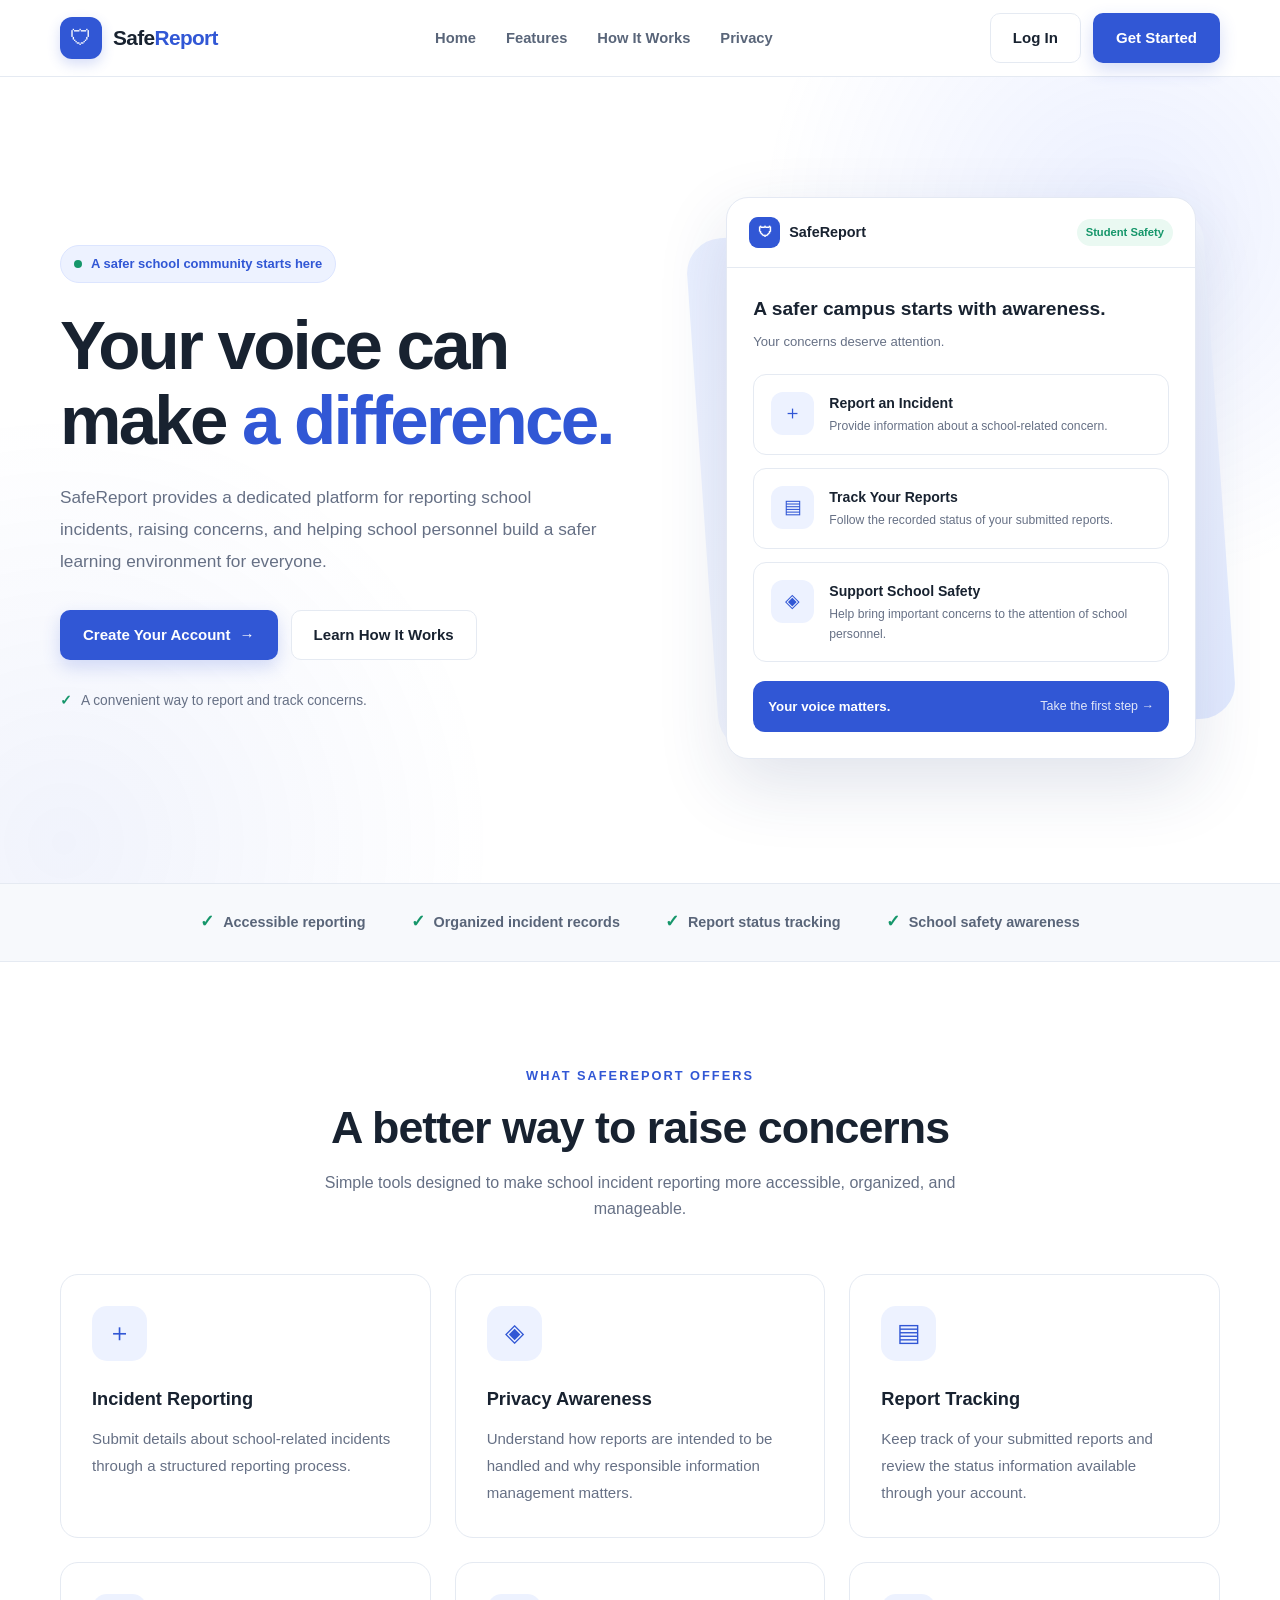
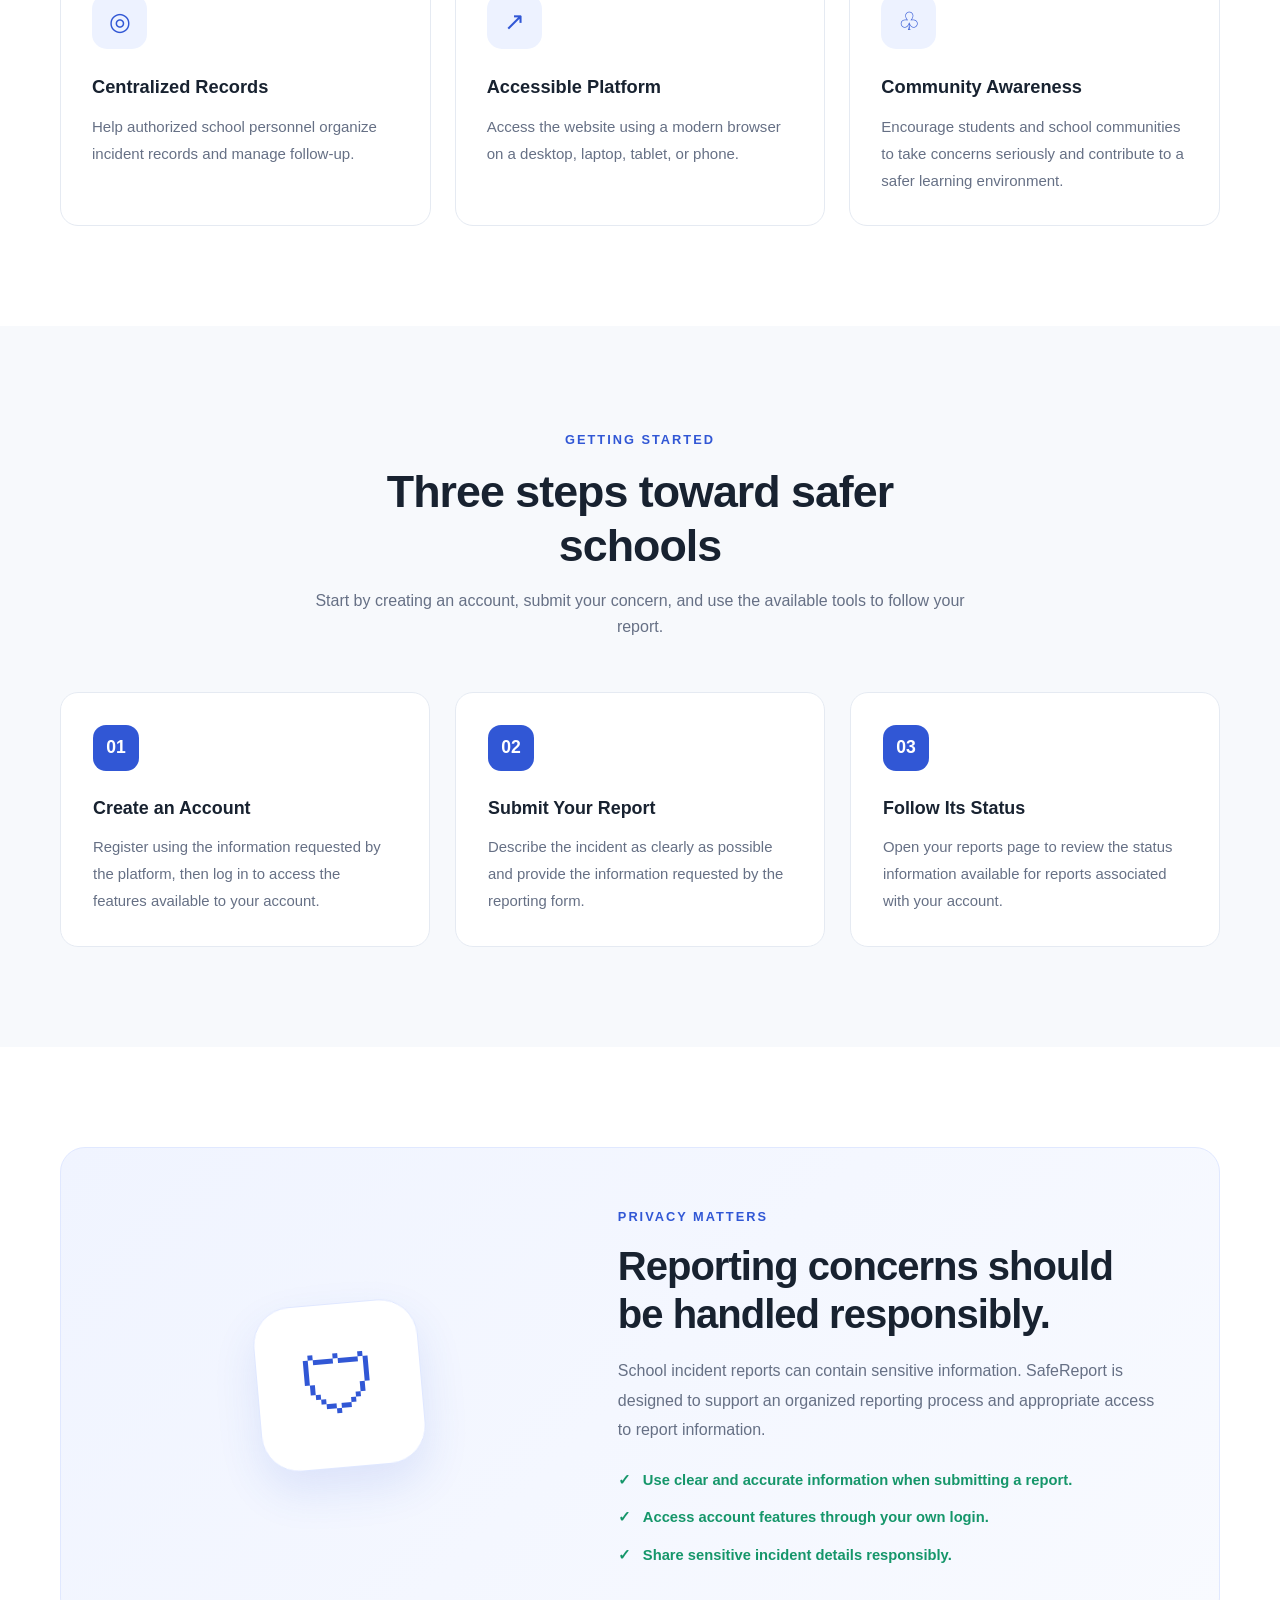
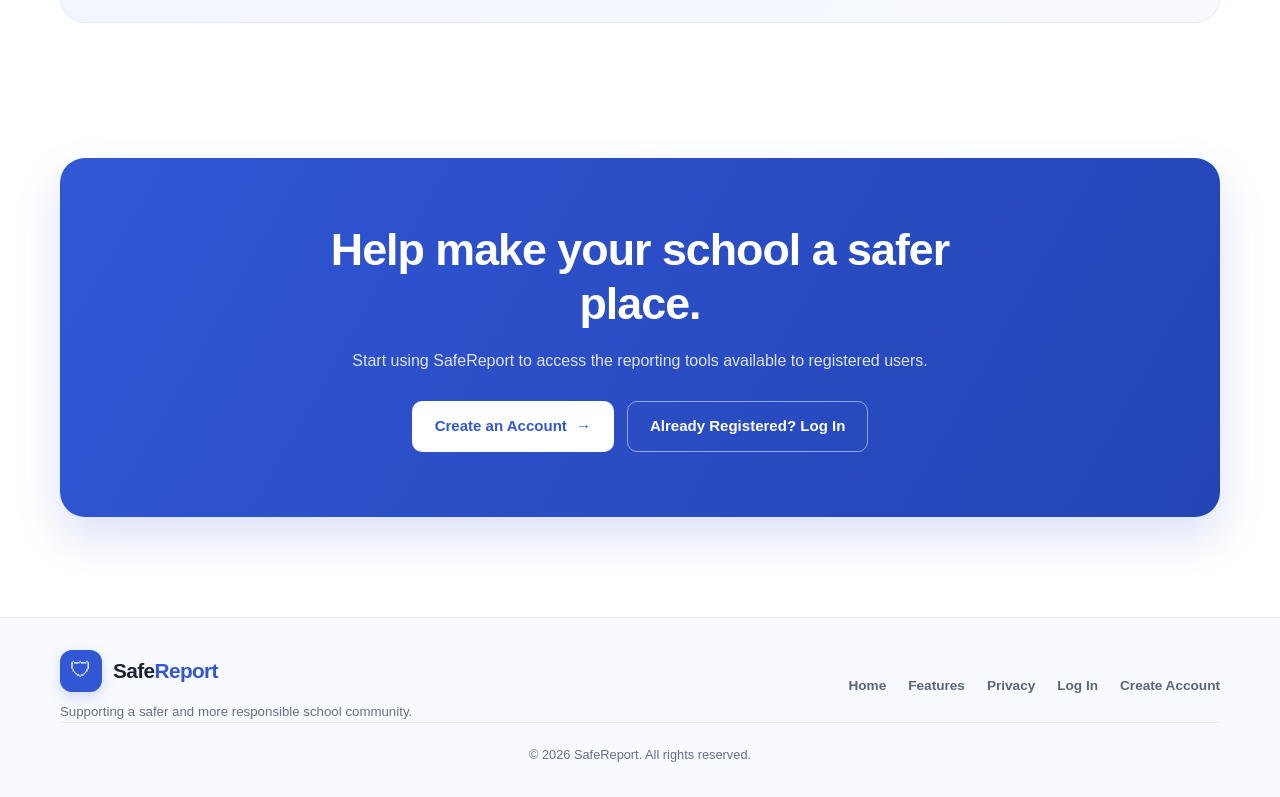
==== commit 240b47d1: "Finals 1.1" ====
--- a/index.html
+++ b/index.html
@@ -70,7 +70,7 @@
             </div>
 
             <div class="profile-mini">
-                <div class="avatar header-avatar" aria-hidden="true">J</div>
+                <div class="avatar profile-avatar" aria-hidden="true">J</div>
 
                 <div class="profile-details">
                     <strong class="user-name">John Loyd Arcay. Panla-an</strong>
@@ -78,7 +78,7 @@
                 </div>
             </div>
 
-            <a class="logout" href="login.html" id="sidebarLogoutBtn">
+            <a class="logout" href="guest.html" id="sidebarLogoutBtn">
                 <span aria-hidden="true">↪</span>
                 <span>Logout</span>
             </a>
@@ -115,14 +115,14 @@
                         aria-label="Search announcements and resources">
                 </div>
 
-                <button
-                    type="button"
+                <a
                     class="header-action"
+                    href="#announcements"
                     id="notificationBtn"
-                    aria-label="Notifications, 2 unread">
+                    aria-label="View latest announcements"
+                    title="View latest announcements">
                     ♧
-                    <span class="notification-dot">2</span>
-                </button>
+                </a>
 
                 <button
                     type="button"
@@ -146,7 +146,7 @@
 
                     <button
                         type="button"
-                        class="header-avatar"
+                        class="header-avatar profile-avatar"
                         id="profileBtn"
                         aria-label="Open profile menu"
                         aria-expanded="false"
@@ -169,7 +169,7 @@
                         </a>
 
                         <a
-                            href="login.html"
+                            href="guest.html"
                             class="logout"
                             id="logoutBtn">
                             Logout
@@ -232,16 +232,16 @@
                 <article class="stat-box">
                     <div class="stat-icon" aria-hidden="true">▧</div>
                     <div>
-                        <h2 id="totalReports">3</h2>
+                        <h2 id="totalReports">0</h2>
                         <p>Submitted Reports</p>
-                        <small class="positive">+2 this week</small>
+                        <small>Total reports on your account</small>
                     </div>
                 </article>
 
                 <article class="stat-box">
                     <div class="stat-icon" aria-hidden="true">◷</div>
                     <div>
-                        <h2 id="pendingReports">1</h2>
+                        <h2 id="pendingReports">0</h2>
                         <p>Under Review</p>
                         <small>Currently being checked</small>
                     </div>
@@ -250,22 +250,25 @@
                 <article class="stat-box">
                     <div class="stat-icon" aria-hidden="true">✓</div>
                     <div>
-                        <h2 id="resolvedReports">2</h2>
+                        <h2 id="resolvedReports">0</h2>
                         <p>Resolved</p>
-                        <small class="positive">+1 this week</small>
+                        <small>Reports marked resolved</small>
                     </div>
                 </article>
 
                 <article class="stat-box">
                     <div class="stat-icon" aria-hidden="true">▥</div>
                     <div>
-                        <h2 id="resolutionRate">85%</h2>
+                        <h2 id="resolutionRate">0%</h2>
                         <p>Resolution Rate</p>
-                        <small>This month</small>
+                        <small>Resolved reports as a share of total</small>
                     </div>
                 </article>
 
             </section>
+
+            <p class="dashboard-search-status" id="dashboardSearchStatus"
+               role="status" aria-live="polite" hidden></p>
 
             <!-- DASHBOARD GRID -->
             <div class="dashboard-grid">
@@ -286,7 +289,6 @@
                                 </h2>
                             </div>
 
-                            <a href="#announcements">View All →</a>
                         </div>
 
                         <div class="panel-body">
@@ -359,58 +361,9 @@
                         </div>
 
                         <div class="panel-body activity-list">
-
-                            <article class="activity">
-                                <div
-                                    class="activity-icon"
-                                    aria-hidden="true">◷</div>
-
-                                <div class="activity-details">
-                                    <strong>#SR-2024-003</strong>
-                                    <p>Harassment incident reported</p>
-                                </div>
-
-                                <span class="status reviewing">
-                                    Under Review
-                                </span>
-
-                                <time datetime="PT2H">2h ago</time>
-                            </article>
-
-                            <article class="activity">
-                                <div
-                                    class="activity-icon"
-                                    aria-hidden="true">✓</div>
-
-                                <div class="activity-details">
-                                    <strong>#SR-2024-002</strong>
-                                    <p>Bullying incident resolved</p>
-                                </div>
-
-                                <span class="status resolved">
-                                    Resolved
-                                </span>
-
-                                <time datetime="P1D">1d ago</time>
-                            </article>
-
-                            <article class="activity">
-                                <div
-                                    class="activity-icon"
-                                    aria-hidden="true">▧</div>
-
-                                <div class="activity-details">
-                                    <strong>#SR-2024-001</strong>
-                                    <p>Safety concern submitted</p>
-                                </div>
-
-                                <span class="status resolved">
-                                    Resolved
-                                </span>
-
-                                <time datetime="P3D">3d ago</time>
-                            </article>
-
+                            <p class="activity-empty">
+                                Your recent report activity will appear here.
+                            </p>
                         </div>
                     </section>
 
@@ -450,7 +403,8 @@
 
                             <a
                                 class="quick-action"
-                                href="#emergencyContacts">
+                                id="emergencyContactAction"
+                                href="settings.html#emergencyContacts">
 
                                 <span class="quick-icon" aria-hidden="true">
                                     ☎
@@ -458,7 +412,7 @@
 
                                 <span>
                                     <strong>Emergency Contacts</strong>
-                                    <span>Important numbers and contacts</span>
+                                    <span id="emergencyContactDescription">Add a number to your emergency contacts</span>
                                 </span>
 
                                 <span class="quick-arrow" aria-hidden="true">
@@ -670,6 +624,7 @@
 
 <!-- DASHBOARD FEATURES -->
 <script src="JS/Arcays_Part/dashboard.js"></script>
+<script src="JS/Tito_Part/emergency-contacts.js"></script>
 <script src="JS/Arcays_Part/announcements.js"></script>
 <script src="JS/Arcays_Part/profile_feature.js"></script>
 
--- a/css/home.css
+++ b/css/home.css
@@ -697,6 +697,16 @@
     animation: tabContentEnter 0.35s ease-out both;
 }
 
+.dashboard-search-status {
+    margin: 0 0 14px;
+    padding: 10px 14px;
+    border: 1px solid var(--border);
+    border-radius: var(--radius-sm);
+    background: var(--surface);
+    color: var(--text-soft);
+    font-size: 12px;
+}
+
 .small-title {
     margin-bottom: 7px;
     color: var(--primary);
@@ -1158,6 +1168,22 @@
     transform: translateX(3px);
 }
 
+.quick-action[aria-disabled="true"] {
+    color: var(--muted);
+    cursor: not-allowed;
+    opacity: 0.72;
+}
+
+.quick-action[aria-disabled="true"] .quick-icon {
+    background: var(--surface-soft);
+    color: var(--muted);
+}
+
+.quick-action[aria-disabled="true"]:hover .quick-icon,
+.quick-action[aria-disabled="true"]:hover .quick-arrow {
+    transform: none;
+}
+
 /* SAFETY TIP */
 .tip {
     margin-top: 0;
@@ -1859,6 +1885,349 @@
     }
 }
 
+/* DASHBOARD TYPOGRAPHY AND CONTENT REFINEMENT */
+body {
+    font-family: system-ui, -apple-system, BlinkMacSystemFont, "Segoe UI", sans-serif;
+    font-size: 16px;
+    line-height: 1.55;
+}
+
+.content {
+    width: min(94%, 1320px);
+    padding-top: 8px;
+}
+
+.app .sidebar nav a {
+    font-size: 14px !important;
+}
+
+.app .sidebar-help strong {
+    font-size: 13px;
+}
+
+.app .sidebar-help p {
+    font-size: 12px;
+    line-height: 1.55;
+}
+
+.app .profile-mini strong {
+    font-size: 12px;
+}
+
+.app .profile-mini small {
+    font-size: 11px;
+}
+
+.app .breadcrumb {
+    font-size: 13px;
+}
+
+.app .header-subtitle {
+    font-size: 12px !important;
+}
+
+.app .hero {
+    min-height: 0;
+    padding: clamp(28px, 4vw, 44px);
+    border-radius: 18px;
+    background: linear-gradient(112deg, #173b75 0%, #244b99 58%, #3157d5 100%);
+    box-shadow: 0 12px 28px rgba(23, 59, 117, 0.16);
+}
+
+.app .hero h1 {
+    max-width: 700px;
+    font-size: clamp(32px, 3.5vw, 42px);
+    letter-spacing: -1.1px;
+    line-height: 1.12;
+}
+
+.app .hero-text > p:not(.small-title) {
+    max-width: 660px;
+    font-size: 15px;
+    line-height: 1.7;
+}
+
+.app .hero-icon {
+    flex-basis: 140px;
+    width: 140px;
+    height: 140px;
+    border-color: rgba(255, 255, 255, 0.22);
+    background: rgba(255, 255, 255, 0.1);
+    font-size: 66px;
+    animation: none;
+}
+
+.app .hero-icon::before,
+.app .hero-icon::after {
+    display: none;
+}
+
+.app .primary-button,
+.app .secondary-button {
+    min-height: 46px;
+    padding: 11px 17px;
+    font-size: 14px;
+}
+
+.app .stats {
+    gap: 14px;
+    margin: 20px 0 26px;
+}
+
+.app .stat-box {
+    gap: 14px;
+    padding: 20px 18px;
+    border-radius: 15px;
+}
+
+.app .stat-box h2,
+.app .stat-box h3 {
+    font-size: 28px;
+}
+
+.app .stat-box p {
+    font-size: 13px;
+}
+
+.app .stat-box small {
+    font-size: 12px;
+}
+
+.app .dashboard-grid {
+    gap: 22px;
+}
+
+.app .dashboard-main-column,
+.app .dashboard-side-column {
+    gap: 22px;
+}
+
+.app .panel {
+    border-radius: 16px;
+}
+
+.app .panel-heading {
+    padding: 18px 20px;
+}
+
+.app .panel-heading h2 {
+    font-size: 18px;
+    letter-spacing: -0.25px;
+}
+
+.app .panel-heading .small-title,
+.app .small-title {
+    font-size: 11px;
+    letter-spacing: 1.15px;
+}
+
+.app .panel-heading a {
+    font-size: 13px;
+}
+
+.app .panel-body {
+    padding: 18px 20px;
+}
+
+.app .announcement {
+    gap: 15px;
+    padding: 18px 0;
+}
+
+.app .announcement-icon {
+    flex-basis: 46px;
+    width: 46px;
+    height: 46px;
+    font-size: 21px;
+}
+
+.app .tag {
+    font-size: 10px;
+}
+
+.app .announcement h3 {
+    font-size: 16px;
+    line-height: 1.4;
+}
+
+.app .announcement p {
+    font-size: 14px;
+    line-height: 1.65;
+}
+
+.app .announcement small {
+    font-size: 12px;
+}
+
+.app .quick-action {
+    gap: 13px;
+    padding: 15px 0;
+}
+
+.app .quick-action strong {
+    font-size: 14px;
+}
+
+.app .quick-action > span:nth-child(2) > span {
+    font-size: 12px;
+    line-height: 1.5;
+}
+
+#safetyResources .panel-body {
+    display: grid;
+    gap: 11px;
+    padding: 16px;
+}
+
+#safetyResources .resource-card {
+    position: relative;
+    padding: 14px 15px 14px 18px;
+    border: 1px solid var(--border);
+    border-left: 3px solid var(--primary);
+    border-radius: 11px;
+    background: var(--surface-soft);
+    transition: border-color var(--transition), background-color var(--transition),
+        transform var(--transition);
+}
+
+#safetyResources .resource-card:hover {
+    border-color: #cbd7ff;
+    border-left-color: var(--primary);
+    transform: translateX(2px);
+}
+
+#safetyResources .resource-card h3 {
+    margin: 0 0 5px;
+    color: var(--text);
+    font-size: 16px;
+    font-weight: 750;
+    letter-spacing: -0.15px;
+    line-height: 1.4;
+}
+
+#safetyResources .resource-card p {
+    color: var(--text-soft);
+    font-size: 14px;
+    line-height: 1.6;
+}
+
+.app .tip h3 {
+    font-size: 18px;
+}
+
+.app .tip p:not(.small-title) {
+    font-size: 14px;
+    line-height: 1.65;
+}
+
+.app .activity {
+    gap: 13px;
+    padding: 16px 0;
+}
+
+.app .activity strong {
+    font-size: 13px;
+}
+
+.app .activity p,
+.app .activity time {
+    font-size: 12px;
+}
+
+.app .status {
+    font-size: 11px;
+}
+
+.app .how-it-works-list {
+    gap: 20px;
+}
+
+.app .how-it-works-list strong {
+    font-size: 14px;
+}
+
+.app .how-it-works-list p {
+    font-size: 13px;
+    line-height: 1.6;
+}
+
+.app .dashboard-footer p,
+.app .dashboard-footer a {
+    font-size: 12px;
+}
+
+@media (max-width: 700px) {
+    .content {
+        width: calc(100% - 28px);
+        padding-top: 4px;
+    }
+
+    .app .hero {
+        padding: 28px 24px;
+    }
+
+    .app .hero h1 {
+        font-size: clamp(30px, 8vw, 38px);
+    }
+
+    .app .hero-text > p:not(.small-title) {
+        font-size: 14px;
+    }
+
+    .app .stat-box p {
+        font-size: 12px;
+    }
+
+    .app .stat-box small {
+        font-size: 11px;
+    }
+
+    .app .panel-heading h2 {
+        font-size: 17px;
+    }
+
+    .app .announcement h3 {
+        font-size: 15px;
+    }
+
+    .app .announcement p {
+        font-size: 13px;
+    }
+}
+
+@media (max-width: 400px) {
+    .app .sidebar nav a {
+        gap: 7px;
+        padding: 8px;
+        font-size: 12px !important;
+    }
+
+    .app .header-subtitle {
+        font-size: 11px !important;
+    }
+
+    .app .panel-heading,
+    .app .panel-body {
+        padding: 14px;
+    }
+
+    #safetyResources .panel-body {
+        padding: 12px;
+    }
+
+    #safetyResources .resource-card {
+        padding: 12px 12px 12px 14px;
+    }
+
+    #safetyResources .resource-card h3 {
+        font-size: 15px;
+    }
+
+    #safetyResources .resource-card p {
+        font-size: 14px;
+    }
+}
+
 /* DARK MODE */
 body.dark-mode {
     --page-bg: #0f172a;
@@ -1994,67 +2363,87 @@
     }
 }
 
-/* GUEST ACCESS GATE — ADDITIVE ONLY
-   Keeps the existing SafeReport palette, typography, and component styling. */
-.guest-access-card[hidden] {
-    display: none !important;
-}
-
-.guest-access-card {
-    width: min(100%, 760px);
-    margin: clamp(28px, 7vh, 72px) auto;
-    padding: clamp(28px, 5vw, 48px);
-    text-align: center;
-    border: 1px solid var(--border);
-    border-radius: var(--radius-lg);
-    background: var(--surface);
-    box-shadow: var(--shadow-md);
-}
-
-.guest-access-icon {
+/* REPORT DETAILS */
+.modal-content.report-details-modal {
+    padding: 30px;
+    border: 1px solid rgba(255,255,255,.55);
+    border-radius: 20px;
+    box-shadow: 0 24px 70px rgba(15, 35, 90, .25);
+}
+
+.report-detail-eyebrow {
+    color: #3157d5;
+    font-size: 10px;
+    font-weight: 800;
+    letter-spacing: 1.4px;
+}
+
+.report-detail-title {
+    margin: 6px 34px 20px 0;
+    color: #172554;
+    font-size: 24px;
+    letter-spacing: -.5px;
+}
+
+.report-detail-grid {
     display: grid;
-    place-items: center;
-    width: 64px;
-    height: 64px;
-    margin: 0 auto 18px;
-    border-radius: 18px;
-    background: var(--primary-light);
-    font-size: 30px;
-}
-
-.guest-access-card h1 {
-    margin: 8px 0 10px;
-    color: var(--text);
-    font-size: clamp(24px, 3vw, 34px);
-    line-height: 1.2;
-}
-
-.guest-access-card > p:not(.small-title) {
-    max-width: 520px;
-    margin: 0 auto;
-    color: var(--text-soft);
-}
-
-.guest-access-actions {
-    display: flex;
-    flex-wrap: wrap;
-    justify-content: center;
-    gap: 12px;
-    margin-top: 24px;
-}
-
-@media (max-width: 480px) {
-    .guest-access-card {
-        margin: 24px auto;
-        padding: 24px 18px;
-    }
-
-    .guest-access-actions {
-        flex-direction: column;
-    }
-
-    .guest-access-actions a {
-        justify-content: center;
-        text-align: center;
-    }
-}
+    grid-template-columns: repeat(2, minmax(0, 1fr));
+    gap: 11px;
+}
+
+.report-detail-field {
+    min-width: 0;
+    padding: 13px 14px;
+    border: 1px solid #e7ecf8;
+    border-radius: 12px;
+    background: linear-gradient(145deg, #f8faff, #fff);
+}
+
+.report-detail-field span {
+    display: block;
+    margin-bottom: 5px;
+    color: #71809a;
+    font-size: 10px;
+    font-weight: 700;
+    letter-spacing: .45px;
+    text-transform: uppercase;
+}
+
+.report-detail-field strong {
+    display: block;
+    overflow-wrap: anywhere;
+    color: #263858;
+    font-size: 13px;
+    line-height: 1.55;
+}
+
+.report-detail-description {
+    margin-top: 14px;
+    padding: 16px;
+    border-radius: 12px;
+    background: #f1f5ff;
+}
+
+.report-detail-description h3 {
+    margin-bottom: 7px;
+    color: #263858;
+    font-size: 13px;
+}
+
+.report-detail-description p {
+    color: #53627b;
+    font-size: 13px;
+    line-height: 1.75;
+    white-space: pre-wrap;
+    overflow-wrap: anywhere;
+}
+
+@media (max-width: 520px) {
+    .modal-content.report-details-modal {
+        padding: 23px 18px;
+    }
+
+    .report-detail-grid {
+        grid-template-columns: 1fr;
+    }
+}
--- a/css/settingsOL.css
+++ b/css/settingsOL.css
@@ -96,6 +96,7 @@
     color: #333333;
     cursor: pointer;
     transition: background 0.2s ease;
+    text-decoration: none;
 }
 
 .settings-item:hover {
@@ -105,6 +106,18 @@
 .settings-item:focus-visible {
     outline: 2px solid #3157d5;
     outline-offset: -2px;
+}
+
+.settings-item:disabled {
+    color: #94a3b8;
+    cursor: not-allowed;
+}
+
+.settings-note {
+    margin-left: auto;
+    color: #94a3b8;
+    font-size: 10px;
+    font-weight: 400;
 }
 
 /* Remove the right-side arrows */
--- a/css/myreports-shell.css
+++ b/css/myreports-shell.css
@@ -102,7 +102,8 @@
     transform: translateX(3px);
 }
 
-.sidebar nav a.active {
+.sidebar nav a.active,
+.sidebar nav a[aria-current="page"] {
     color: var(--shell-primary) !important;
     background: var(--shell-primary-light) !important;
     border-color: #e1e7ff !important;
@@ -329,6 +330,21 @@
     color: var(--shell-muted) !important;
     font-size: 18px !important;
     cursor: pointer;
+    text-decoration: none;
+    transition: background-color 0.2s, color 0.2s, border-color 0.2s,
+        transform 0.2s;
+}
+
+.header-action:hover {
+    border-color: #dce4ff !important;
+    background: var(--shell-primary-light) !important;
+    color: var(--shell-primary) !important;
+    transform: translateY(-1px);
+}
+
+.header-action:disabled {
+    cursor: not-allowed;
+    opacity: 0.55;
 }
 
 .notification-dot {
@@ -392,6 +408,41 @@
     transition: transform 0.2s, box-shadow 0.2s;
 }
 
+.header-avatar.profile-avatar,
+.profile-mini .profile-avatar {
+    width: 38px !important;
+    height: 38px !important;
+    border: 3px solid #e8edff !important;
+    border-radius: 50% !important;
+    background: linear-gradient(135deg, #3157d5, #4668e8) !important;
+    color: #ffffff !important;
+    font-size: 13px !important;
+    font-weight: 700 !important;
+}
+
+.sidebar-bottom .profile-mini {
+    min-height: 62px !important;
+    padding: 10px 11px !important;
+    border: 1px solid #e1e9fb !important;
+    border-radius: 14px !important;
+    background: linear-gradient(135deg, #f8faff, #f1f5ff) !important;
+    box-shadow: 0 4px 14px rgba(49, 87, 213, 0.06) !important;
+}
+
+.sidebar-bottom .profile-mini .avatar {
+    flex: 0 0 40px;
+    width: 40px !important;
+    height: 40px !important;
+    border: 3px solid #fff !important;
+    border-radius: 50% !important;
+    background: linear-gradient(135deg, #3157d5, #6a72f2) !important;
+    color: #fff !important;
+    box-shadow: 0 3px 9px rgba(49, 87, 213, .24) !important;
+    font-size: 12px !important;
+    font-weight: 800 !important;
+    letter-spacing: .2px;
+}
+
 .header-avatar:hover {
     transform: scale(1.05);
     box-shadow: 0 4px 12px rgba(49, 87, 213, 0.2);
@@ -437,6 +488,12 @@
     color: var(--shell-primary) !important;
 }
 
+.profile-dropdown a:focus-visible,
+.profile-dropdown button:focus-visible {
+    outline: 2px solid var(--shell-primary) !important;
+    outline-offset: 1px;
+}
+
 .profile-dropdown a.logout {
     color: #b42318 !important;
 }
